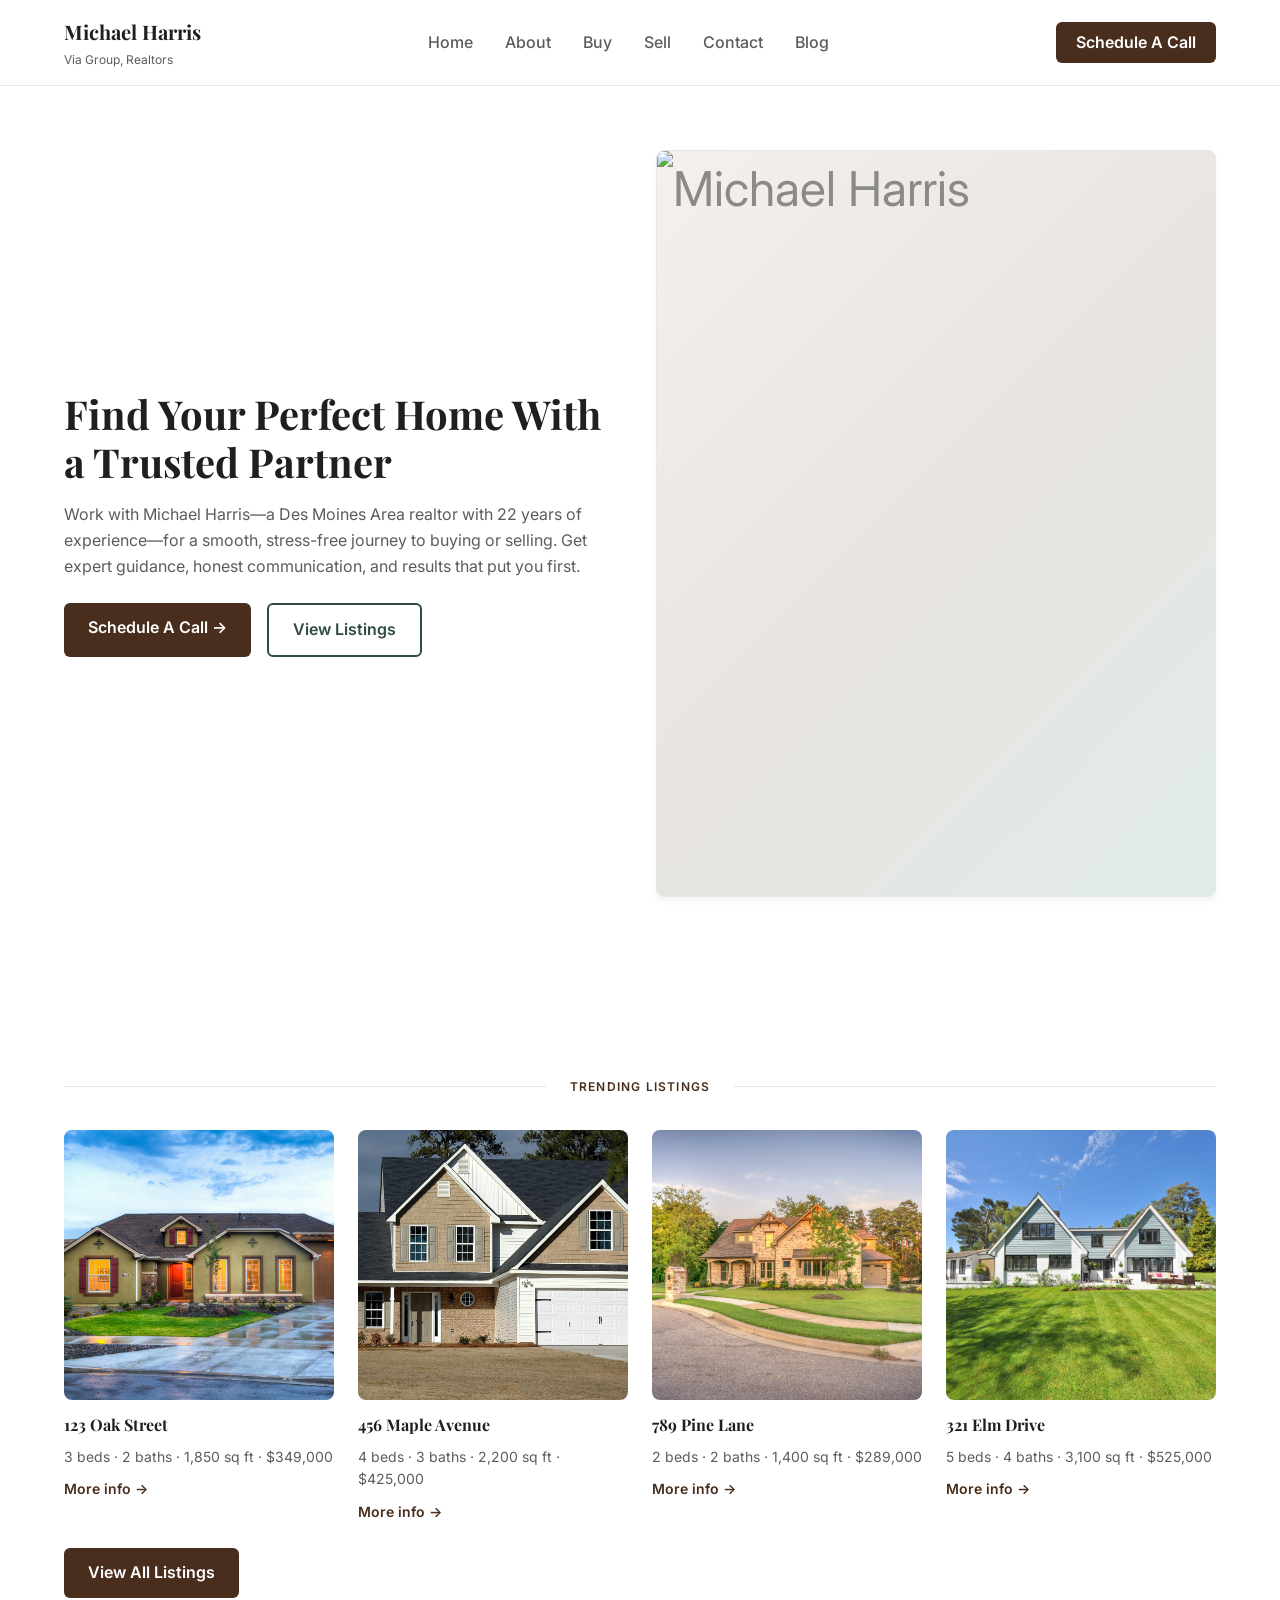
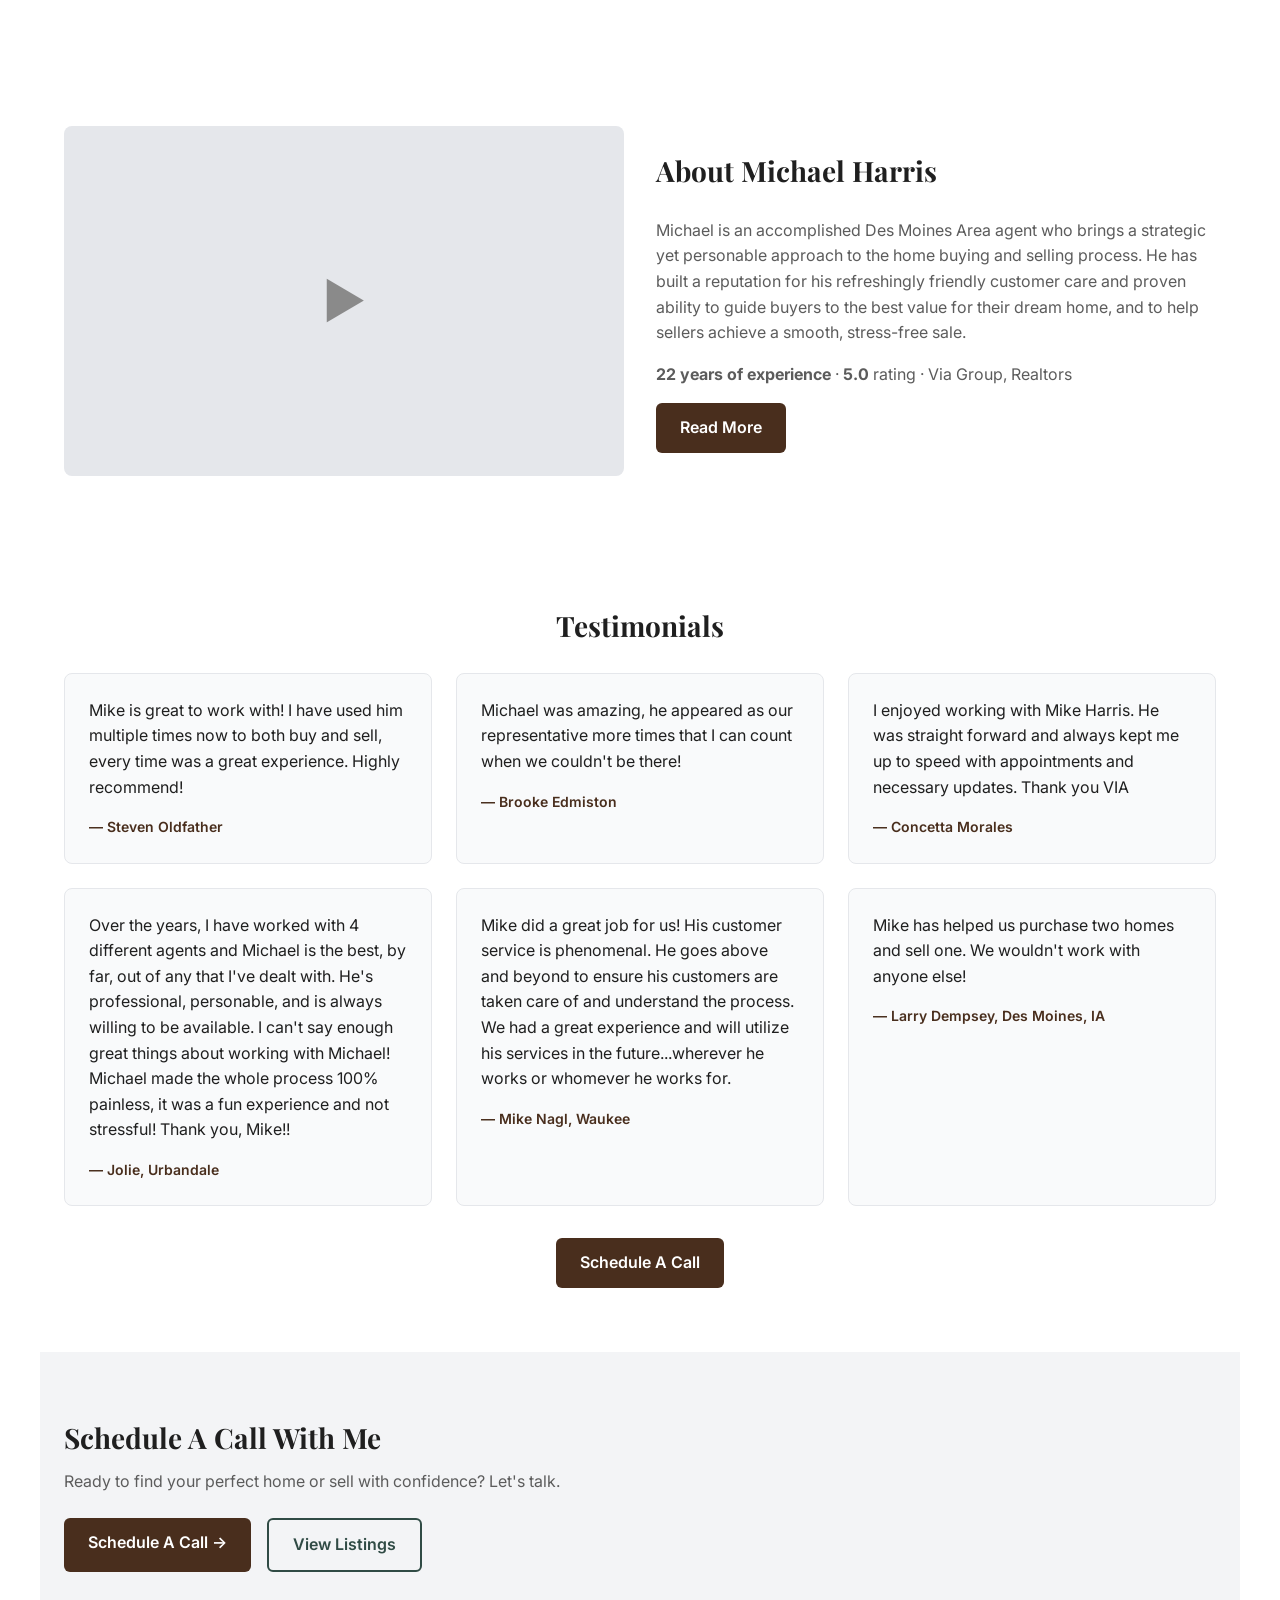
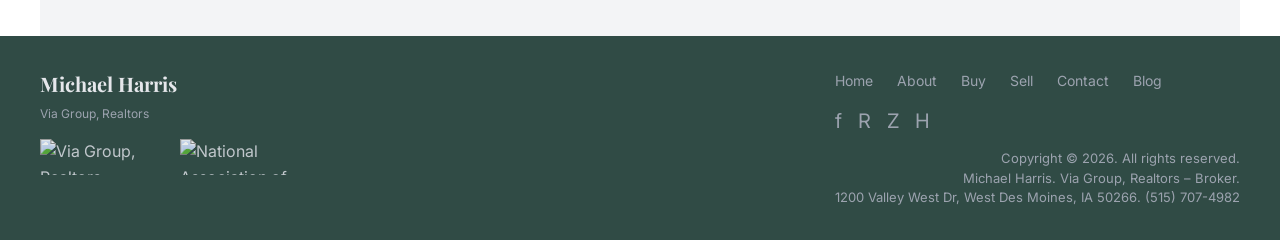
==== index.html @ 5ed0fa9f "Initial commit: Michael Harris real estate website Made-with: Cursor" ====
<!DOCTYPE html>
<html lang="en">
<head>
  <meta charset="UTF-8">
  <meta name="viewport" content="width=device-width, initial-scale=1.0">
  <title>Michael Harris | Real Estate</title>
  <link rel="stylesheet" href="css/styles.css">
  <link rel="preconnect" href="https://fonts.googleapis.com">
  <link rel="preconnect" href="https://fonts.gstatic.com" crossorigin>
  <link href="https://fonts.googleapis.com/css2?family=Inter:wght@400;500;600;700&family=Playfair+Display:wght@400;500;600;700&display=swap" rel="stylesheet">
</head>
<body>

  <header>
    <nav class="navbar">
      <div class="logo-block">
        <span class="logo">Michael Harris</span>
        <span class="logo-tagline">Via Group, Realtors</span>
      </div>
      <ul class="nav-links">
        <li><a href="index.html">Home</a></li>
        <li><a href="about.html">About</a></li>
        <li><a href="buy.html">Buy</a></li>
        <li><a href="sell.html">Sell</a></li>
        <li><a href="contact.html">Contact</a></li>
        <li><a href="blog.html">Blog</a></li>
      </ul>
      <a href="contact.html" class="btn-signup">Schedule A Call</a>
    </nav>
  </header>

  <main>
    <!-- Hero -->
    <section class="hero">
      <div class="hero-content">
        <h1>Find Your Perfect Home With a Trusted Partner</h1>
        <p>Work with Michael Harris—a Des Moines Area realtor with 22 years of experience—for a smooth, stress-free journey to buying or selling. Get expert guidance, honest communication, and results that put you first.</p>
        <div class="btn-group">
          <a href="contact.html" class="btn btn-arrow">Schedule A Call</a>
          <a href="buy.html" class="btn-outline">View Listings</a>
        </div>
      </div>
      <div class="hero-image" id="hero-headshot-wrap">
        <img src="images/headshot.jpeg" alt="Michael Harris" class="hero-headshot" id="hero-headshot-img" onerror="window.tryHeadshotExts&&window.tryHeadshotExts(this);">
        <div class="hero-headshot-placeholder" id="hero-headshot-placeholder" style="display: none;">Your photo here</div>
      </div>
    </section>

    <!-- Trending Listings -->
    <section>
      <div class="trending-divider">
        <span>Trending Listings</span>
      </div>
      <div class="listings-grid" data-listings data-limit="4">
        <!-- Listings loaded from data/listings.json by js/listings.js -->
      </div>
      <a href="buy.html" class="btn">View All Listings</a>
    </section>

    <!-- About Section -->
    <section>
      <div class="about-section-inner">
        <div class="video-placeholder">▶</div>
        <div>
          <h2 class="section-title">About Michael Harris</h2>
          <p>Michael is an accomplished Des Moines Area agent who brings a strategic yet personable approach to the home buying and selling process. He has built a reputation for his refreshingly friendly customer care and proven ability to guide buyers to the best value for their dream home, and to help sellers achieve a smooth, stress-free sale.</p>
          <p><strong>22 years of experience</strong> · <strong>5.0</strong> rating · Via Group, Realtors</p>
          <a href="about.html" class="btn">Read More</a>
        </div>
      </div>
    </section>

    <!-- Testimonials -->
    <section class="testimonials-section">
      <h2 class="section-title" style="text-align: center;">Testimonials</h2>
      <div class="testimonials-grid">
        <div class="testimonial-card">
          <p class="testimonial-quote">Mike is great to work with! I have used him multiple times now to both buy and sell, every time was a great experience. Highly recommend!</p>
          <p class="testimonial-author">— Steven Oldfather</p>
        </div>
        <div class="testimonial-card">
          <p class="testimonial-quote">Michael was amazing, he appeared as our representative more times that I can count when we couldn't be there!</p>
          <p class="testimonial-author">— Brooke Edmiston</p>
        </div>
        <div class="testimonial-card">
          <p class="testimonial-quote">I enjoyed working with Mike Harris. He was straight forward and always kept me up to speed with appointments and necessary updates. Thank you VIA</p>
          <p class="testimonial-author">— Concetta Morales</p>
        </div>
        <div class="testimonial-card">
          <p class="testimonial-quote">Over the years, I have worked with 4 different agents and Michael is the best, by far, out of any that I've dealt with. He's professional, personable, and is always willing to be available. I can't say enough great things about working with Michael! Michael made the whole process 100% painless, it was a fun experience and not stressful! Thank you, Mike!!</p>
          <p class="testimonial-author">— Jolie, Urbandale</p>
        </div>
        <div class="testimonial-card">
          <p class="testimonial-quote">Mike did a great job for us! His customer service is phenomenal. He goes above and beyond to ensure his customers are taken care of and understand the process. We had a great experience and will utilize his services in the future...wherever he works or whomever he works for.</p>
          <p class="testimonial-author">— Mike Nagl, Waukee</p>
        </div>
        <div class="testimonial-card">
          <p class="testimonial-quote">Mike has helped us purchase two homes and sell one. We wouldn't work with anyone else!</p>
          <p class="testimonial-author">— Larry Dempsey, Des Moines, IA</p>
        </div>
      </div>
      <a href="contact.html" class="btn">Schedule A Call</a>
    </section>

    <!-- Schedule A Call With Me -->
    <section class="cta-section-left">
      <div class="cta-inner">
        <div>
          <h2>Schedule A Call With Me</h2>
          <p>Ready to find your perfect home or sell with confidence? Let's talk.</p>
          <div class="btn-group">
            <a href="contact.html" class="btn btn-arrow">Schedule A Call</a>
            <a href="buy.html" class="btn-outline">View Listings</a>
          </div>
        </div>
        <div></div>
      </div>
    </section>
  </main>

  <footer>
    <div class="footer-inner">
      <div class="footer-left">
        <div class="logo">Michael Harris</div>
        <div class="logo-tagline">Via Group, Realtors</div>
        <div class="footer-logos">
          <img src="images/via-group-logo.png" alt="Via Group, Realtors" class="footer-logo" loading="lazy" onerror="this.src='images/via-group-logo.jpg';this.onerror=null;">
          <img src="images/nar-logo.png" alt="National Association of Realtors" class="footer-logo" loading="lazy" onerror="this.src='images/nar-logo.jpg';this.onerror=null;">
        </div>
      </div>
      <div class="footer-right">
        <ul class="footer-links">
          <li><a href="index.html">Home</a></li>
          <li><a href="about.html">About</a></li>
          <li><a href="buy.html">Buy</a></li>
          <li><a href="sell.html">Sell</a></li>
          <li><a href="contact.html">Contact</a></li>
          <li><a href="blog.html">Blog</a></li>
        </ul>
        <div class="footer-social">
          <a href="https://www.facebook.com/MichaelHarrisHomes" target="_blank" rel="noopener" aria-label="Facebook">f</a>
          <a href="https://www.realtor.com/realestateagents/56b3495d89a68901006cc687" target="_blank" rel="noopener" aria-label="Realtor.com Profile">R</a>
          <a href="https://www.zillow.com/profile/michael%20harris3" target="_blank" rel="noopener" aria-label="Zillow Profile">Z</a>
          <a href="https://www.homes.com/real-estate-agents/michael-harris/2wdrwqc/" target="_blank" rel="noopener" aria-label="Homes.com Profile">H</a>
        </div>
        <p class="company-info">Copyright © 2026. All rights reserved.<br>Michael Harris. Via Group, Realtors – Broker.<br>1200 Valley West Dr, West Des Moines, IA 50266. (515) 707-4982</p>
      </div>
    </div>
  </footer>

  <script src="js/listings.js"></script>
 
</body>
</html>
---- css/styles.css ----
/* Realtor Website - Color scheme: #1f1f1f, #492E1D, #304B45 | Playfair Display + Inter */
:root {
  --dark: #1f1f1f;
  --accent: #492E1D;
  --accent-hover: #3d2618;
  --teal: #304B45;
  --teal-hover: #263d38;
  --gray: #5c5c5c;
  --light-gray: #8a8a8a;
  --white: #ffffff;
  --footer-bg: #304B45;
  --section-spacing: 4rem;
}

* {
  box-sizing: border-box;
  margin: 0;
  padding: 0;
}

body {
  font-family: 'Inter', system-ui, -apple-system, sans-serif;
  color: var(--dark);
  background: var(--white);
  line-height: 1.6;
}

h1, h2, h3, h4, h5, h6,
.logo,
.section-title,
.hero-content h1,
.cta-section-left .cta-inner h2,
.cta-inner h2,
.process-step h3,
.team-member h3,
.what-we-do-card h3,
.listing-card h3,
.valuation-form h3,
.featured-blog-card h3,
.newsletter-section h2,
.move-center h3,
.featured-post h3,
.article-card h3 {
  font-family: 'Playfair Display', Georgia, serif;
}

/* Header */
header {
  position: sticky;
  top: 0;
  z-index: 100;
  background: var(--white);
  border-bottom: 1px solid #e5e7eb;
}

.navbar {
  max-width: 1200px;
  margin: 0 auto;
  padding: 1rem 1.5rem;
  display: flex;
  align-items: center;
  justify-content: space-between;
}

.logo-block {
  display: flex;
  flex-direction: column;
  gap: 0.125rem;
}

.logo {
  font-weight: 700;
  font-size: 1.25rem;
  color: var(--dark);
}

.logo-tagline {
  font-size: 0.75rem;
  color: var(--gray);
  font-weight: 400;
}

.nav-links {
  display: flex;
  list-style: none;
  gap: 2rem;
}

.nav-links a {
  color: var(--gray);
  text-decoration: none;
  font-weight: 500;
}

.nav-links a:hover {
  color: var(--dark);
}

.btn-signup {
  display: inline-block;
  padding: 0.5rem 1.25rem;
  background: var(--accent);
  color: var(--white) !important;
  border-radius: 0.375rem;
  font-weight: 600;
  text-decoration: none;
  border: none;
  cursor: pointer;
}

.btn-signup:hover {
  background: var(--accent-hover);
}

/* Outlined button */
.btn-outline {
  display: inline-block;
  padding: 0.75rem 1.5rem;
  background: transparent;
  color: var(--teal);
  border: 2px solid var(--teal);
  border-radius: 0.375rem;
  font-weight: 600;
  text-decoration: none;
  cursor: pointer;
  font-size: 1rem;
}

.btn-outline:hover {
  background: var(--teal);
  color: var(--white);
}

.btn-arrow::after {
  content: " →";
}

/* Buttons */
.btn {
  display: inline-block;
  padding: 0.75rem 1.5rem;
  background: var(--accent);
  color: var(--white);
  border-radius: 0.375rem;
  font-weight: 600;
  text-decoration: none;
  border: none;
  cursor: pointer;
  font-size: 1rem;
}

.btn:hover {
  background: var(--accent-hover);
}

.btn-group {
  display: flex;
  gap: 1rem;
  flex-wrap: wrap;
}

/* Sections */
section {
  max-width: 1200px;
  margin: 0 auto;
  padding: var(--section-spacing) 1.5rem;
}

.section-title {
  font-size: 1.75rem;
  font-weight: 700;
  margin-bottom: 1.5rem;
  color: var(--dark);
}

/* Hero */
.hero {
  display: grid;
  grid-template-columns: 1fr 1fr;
  gap: 2rem;
  align-items: center;
  padding: 4rem 1.5rem;
  max-width: 1200px;
  margin: 0 auto;
  min-height: 400px;
}

.hero-content h1 {
  font-size: 2.5rem;
  font-weight: 700;
  line-height: 1.2;
  margin-bottom: 1rem;
  color: var(--dark);
}

.hero-content p {
  color: var(--gray);
  margin-bottom: 1.5rem;
}

.hero-image {
  aspect-ratio: 3/4;
  background: linear-gradient(135deg, #f5f0eb 0%, #e8e4df 50%, #e0ebe8 100%);
  display: flex;
  align-items: center;
  justify-content: center;
  color: var(--light-gray);
  font-size: 3rem;
  border-radius: 0.5rem;
  border: 1px solid #e5e7eb;
  box-shadow: 0 4px 6px rgba(0,0,0,0.05);
  overflow: hidden;
  position: relative;
}

.hero-image .hero-headshot {
  width: 100%;
  height: 100%;
  object-fit: cover;
  display: block;
  border-radius: 0.5rem;
}

.hero-image .hero-headshot-placeholder {
  position: absolute;
  inset: 0;
  display: flex;
  align-items: center;
  justify-content: center;
  background: linear-gradient(135deg, #f5f0eb 0%, #e8e4df 50%, #e0ebe8 100%);
  color: var(--light-gray);
  font-size: 1rem;
  border-radius: 0.5rem;
  font-family: 'Inter', sans-serif;
}

/* Trending Listings */
.trending-divider {
  text-align: center;
  margin: 3rem 0 2rem;
  position: relative;
}

.trending-divider::before {
  content: "";
  position: absolute;
  left: 0;
  right: 0;
  top: 50%;
  height: 1px;
  background: #e5e7eb;
}

.trending-divider span {
  position: relative;
  background: var(--white);
  padding: 0 1.5rem;
  font-size: 0.75rem;
  font-weight: 600;
  letter-spacing: 0.1em;
  color: var(--accent);
  text-transform: uppercase;
}

/* IDX / MLS embed section */
.idx-section {
  padding: var(--section-spacing) 1.5rem;
  max-width: var(--content-max-width, 1200px);
  margin: 0 auto;
}

.idx-intro {
  text-align: center;
  color: var(--gray);
  margin-bottom: 1.5rem;
  max-width: 600px;
  margin-left: auto;
  margin-right: auto;
}

.idx-embed {
  min-height: 400px;
  width: 100%;
}

.idx-embed iframe {
  width: 100%;
  min-height: 600px;
  border: 0;
  border-radius: 0.5rem;
}

.idx-placeholder {
  background: #f3f4f6;
  border: 2px dashed #d1d5db;
  border-radius: 0.5rem;
  padding: 2rem;
  color: var(--gray);
  font-size: 0.9375rem;
}

.idx-placeholder ol {
  text-align: left;
  max-width: 560px;
  margin: 1rem auto;
  padding-left: 1.5rem;
}

.idx-placeholder code {
  background: #e5e7eb;
  padding: 0.15em 0.4em;
  border-radius: 0.25rem;
  font-size: 0.875em;
}

.idx-placeholder a {
  color: var(--teal);
}

.listings-grid {
  display: grid;
  grid-template-columns: repeat(4, 1fr);
  gap: 1.5rem;
  margin-bottom: 1.5rem;
}

.listing-card .img-placeholder,
.listing-card .listing-card-image-wrap {
  margin-bottom: 0.75rem;
  display: block;
}

.listing-card .listing-card-image-wrap {
  aspect-ratio: 1;
  border-radius: 0.5rem;
  overflow: hidden;
  background: #e5e7eb;
}

.listing-card-img {
  width: 100%;
  height: 100%;
  object-fit: cover;
  display: block;
}

.listing-card h3 {
  font-size: 1rem;
  margin-bottom: 0.5rem;
  color: var(--dark);
}

.listing-card p {
  font-size: 0.875rem;
  color: var(--gray);
  margin-bottom: 0.5rem;
}

.listing-card .more-info {
  font-size: 0.875rem;
  font-weight: 600;
  color: var(--accent);
  text-decoration: none;
}

.listing-card .more-info:hover {
  text-decoration: underline;
}

.listing-card .more-info::after {
  content: " →";
}

/* Testimonial / Caption section */
.testimonial-caption-section {
  text-align: center;
  padding: var(--section-spacing) 1.5rem;
}

.testimonial-caption-section .caption {
  font-size: 0.75rem;
  font-weight: 600;
  letter-spacing: 0.05em;
  color: var(--gray);
  margin-bottom: 1rem;
  text-transform: uppercase;
}

.testimonial-caption-section .quote-text {
  max-width: 700px;
  margin: 0 auto 1.5rem;
  font-size: 1.125rem;
  color: var(--gray);
  line-height: 1.6;
}

.testimonial-caption-images {
  display: flex;
  justify-content: center;
  gap: 1rem;
  margin-bottom: 1.5rem;
  flex-wrap: wrap;
}

.testimonial-caption-images .img-placeholder {
  width: 120px;
  aspect-ratio: 1;
  font-size: 1.5rem;
}

/* Testimonials grid (index + about) */
.testimonials-section {
  padding: var(--section-spacing) 1.5rem;
  text-align: center;
}

.testimonials-grid {
  display: grid;
  grid-template-columns: repeat(auto-fill, minmax(320px, 1fr));
  gap: 1.5rem;
  max-width: 1200px;
  margin: 0 auto 2rem;
}

.testimonial-card {
  background: #f9fafb;
  padding: 1.5rem;
  border-radius: 0.5rem;
  text-align: left;
  border: 1px solid #e5e7eb;
}

.testimonial-card .testimonial-quote {
  font-size: 1rem;
  color: var(--dark);
  line-height: 1.6;
  margin-bottom: 1rem;
}

.testimonial-card .testimonial-author {
  font-size: 0.875rem;
  font-weight: 600;
  color: var(--accent);
  margin: 0;
}

/* CTA Section - left-aligned with two buttons */
.cta-section-left {
  background: #f3f4f6;
  padding: var(--section-spacing) 1.5rem;
}

.cta-section-left .cta-inner {
  max-width: 1200px;
  margin: 0 auto;
  display: grid;
  grid-template-columns: 1fr 1fr;
  gap: 2rem;
  align-items: center;
  text-align: left;
}

.cta-section-left .cta-inner h2 {
  font-size: 1.75rem;
  margin-bottom: 0.5rem;
}

.cta-section-left .cta-inner p {
  color: var(--gray);
  margin-bottom: 1.5rem;
}

/* Footer - logo left, nav + social + copyright + company right */
.footer-left .logo {
  color: #e5e7eb;
}

.footer-left .logo-tagline {
  color: #9ca3af;
  margin-top: 0.25rem;
}

.footer-logos {
  display: flex;
  align-items: center;
  gap: 1.25rem;
  margin-top: 1rem;
  flex-wrap: wrap;
}

.footer-logo {
  height: 36px;
  width: auto;
  max-width: 120px;
  object-fit: contain;
  opacity: 0.9;
}

.footer-logo:hover {
  opacity: 1;
}

.affiliations-logos {
  display: flex;
  align-items: center;
  justify-content: center;
  gap: 2.5rem;
  flex-wrap: wrap;
  margin-top: 1rem;
}

.affiliations-logos img {
  height: 48px;
  width: auto;
  max-width: 160px;
  object-fit: contain;
}

.footer-right {
  text-align: right;
}

.footer-right .footer-links {
  margin-bottom: 0.75rem;
}

.footer-right .footer-social {
  margin-bottom: 0.75rem;
}

.footer-right .company-info {
  font-size: 0.8125rem;
  color: #9ca3af;
  line-height: 1.5;
}

/* Placeholders */
.img-placeholder {
  aspect-ratio: 1;
  background: #e5e7eb;
  display: flex;
  align-items: center;
  justify-content: center;
  color: var(--light-gray);
  font-size: 2rem;
  border-radius: 0.5rem;
}

.video-placeholder {
  aspect-ratio: 16/10;
  background: #e5e7eb;
  display: flex;
  align-items: center;
  justify-content: center;
  color: var(--light-gray);
  font-size: 3rem;
  border-radius: 0.5rem;
}

/* What We Do - 4 blocks */
.what-we-do-grid {
  display: grid;
  grid-template-columns: repeat(4, 1fr);
  gap: 1.5rem;
  margin-bottom: 1.5rem;
}

.what-we-do-card {
  text-align: center;
}

.what-we-do-card h3 {
  font-size: 1rem;
  margin: 0.75rem 0 0.5rem;
  color: var(--dark);
}

.what-we-do-card p {
  font-size: 0.875rem;
  color: var(--gray);
}

/* About section - video + text */
.about-section-inner {
  display: grid;
  grid-template-columns: 1fr 1fr;
  gap: 2rem;
  align-items: center;
}

.about-section-inner p {
  color: var(--gray);
  margin-bottom: 1rem;
}

.about-bio-block p:last-of-type {
  margin-bottom: 0;
}

.about-stats-grid {
  display: grid;
  grid-template-columns: repeat(2, 1fr);
  gap: 1rem;
}

.about-details-inner {
  display: grid;
  grid-template-columns: repeat(auto-fit, minmax(240px, 1fr));
  gap: 2rem;
  max-width: 1000px;
  margin: 0 auto;
  padding: 0 1.5rem;
}

.about-details-block {
  padding: 0 0.5rem 0 0;
}

.about-list {
  list-style: none;
  padding: 0;
  margin: 0;
  color: var(--gray);
  font-size: 0.9375rem;
  line-height: 1.7;
}

.about-list li {
  position: relative;
  padding-left: 1.25rem;
  margin-bottom: 0.5rem;
}

.about-list li::before {
  content: "·";
  position: absolute;
  left: 0;
  font-weight: 700;
  color: var(--accent);
}

.areas-served-text {
  max-width: 900px;
  margin: 0 auto;
  padding: 0 1.5rem;
  font-size: 0.9375rem;
  color: var(--gray);
  line-height: 1.7;
  text-align: center;
}

/* Testimonials */
.testimonial-single {
  max-width: 800px;
  margin: 0 auto;
}

.testimonial-single blockquote {
  font-size: 1.25rem;
  color: var(--gray);
  margin-bottom: 1.5rem;
  padding: 1rem 0;
}

.testimonial-single .author {
  display: flex;
  align-items: center;
  gap: 1rem;
}

.testimonial-grid {
  display: grid;
  grid-template-columns: repeat(2, 1fr);
  gap: 1.5rem;
}

.testimonial-grid .img-placeholder {
  margin-bottom: 0.5rem;
}

.testimonial-grid p {
  font-size: 0.875rem;
  color: var(--gray);
}

/* Team - circles */
.team-grid {
  display: grid;
  grid-template-columns: repeat(4, 1fr);
  gap: 1.5rem;
  text-align: center;
}

.team-member .avatar {
  width: 120px;
  height: 120px;
  border-radius: 50%;
  background: #e5e7eb;
  margin: 0 auto 0.75rem;
  display: flex;
  align-items: center;
  justify-content: center;
  color: var(--light-gray);
  font-size: 2rem;
}

.team-member h3 {
  font-size: 1rem;
  margin-bottom: 0.25rem;
}

.team-member p {
  font-size: 0.875rem;
  color: var(--gray);
}

/* Process steps - 6 steps in 2 rows */
.process-grid {
  display: grid;
  grid-template-columns: repeat(3, 1fr);
  gap: 2rem;
}

.process-step .step-num {
  font-size: 1.5rem;
  font-weight: 700;
  color: var(--accent);
  margin-bottom: 0.5rem;
}

.process-step h3 {
  font-size: 1rem;
  margin-bottom: 0.5rem;
}

.process-step p {
  font-size: 0.875rem;
  color: var(--gray);
}

/* CTA Section - Schedule A Call */
.cta-section {
  background: #f3f4f6;
  padding: var(--section-spacing) 1.5rem;
}

.cta-inner {
  max-width: 1200px;
  margin: 0 auto;
  text-align: center;
}

.cta-inner h2 {
  font-size: 1.75rem;
  margin-bottom: 0.5rem;
}

.cta-inner p {
  color: var(--gray);
  margin-bottom: 1.5rem;
}

/* Footer */
footer {
  background: var(--footer-bg);
  color: #d1d5db;
  padding: 2rem 1.5rem;
}

.footer-inner {
  max-width: 1200px;
  margin: 0 auto;
  display: flex;
  flex-wrap: wrap;
  justify-content: space-between;
  align-items: flex-start;
  gap: 1.5rem;
}

.footer-links {
  display: flex;
  gap: 1.5rem;
  list-style: none;
}

.footer-links a {
  color: #9ca3af;
  text-decoration: none;
  font-size: 0.875rem;
}

.footer-links a:hover {
  color: var(--white);
}

.footer-social {
  display: flex;
  gap: 1rem;
}

.footer-social a {
  color: #9ca3af;
  text-decoration: none;
  font-size: 1.25rem;
}

footer p {
  font-size: 0.875rem;
  color: #9ca3af;
}

/* Sell page - valuation form */
.hero-with-form {
  display: grid;
  grid-template-columns: 1fr 1fr;
  gap: 2rem;
  align-items: start;
  padding: 4rem 1.5rem;
  max-width: 1200px;
  margin: 0 auto;
}

.hero-with-form .hero-block {
  background: var(--dark);
  min-height: 300px;
  border-radius: 0.5rem;
}

.valuation-form {
  background: var(--white);
  padding: 1.5rem;
  border-radius: 0.5rem;
  box-shadow: 0 4px 6px rgba(0,0,0,0.1);
}

.valuation-form h3 {
  margin-bottom: 1rem;
  font-size: 1.25rem;
}

.valuation-form label {
  display: block;
  font-size: 0.875rem;
  margin-bottom: 0.25rem;
  color: var(--gray);
}

.valuation-form input {
  width: 100%;
  padding: 0.5rem;
  margin-bottom: 1rem;
  border: 1px solid #e5e7eb;
  border-radius: 0.375rem;
}

.valuation-form textarea {
  width: 100%;
  min-height: 100px;
  padding: 0.5rem;
  margin-bottom: 1rem;
  border: 1px solid #e5e7eb;
  border-radius: 0.375rem;
  font-family: inherit;
  resize: vertical;
}

.valuation-form .btn {
  width: 100%;
  margin-top: 0.5rem;
}

/* Sell hero - image left, form right */
.hero-sell .hero-image-left {
  aspect-ratio: 4/3;
  background: #e5e7eb;
  border-radius: 0.5rem;
  display: flex;
  align-items: center;
  justify-content: center;
  color: var(--light-gray);
  font-size: 2rem;
}

/* Process step with Learn more link */
.process-step .learn-more {
  font-size: 0.875rem;
  font-weight: 600;
  color: var(--accent);
  text-decoration: none;
  margin-top: 0.5rem;
  display: inline-block;
}

.process-step .learn-more:hover { text-decoration: underline; }

.process-step .learn-more::after { content: " >"; }
.process-step .learn-more.plus::after { content: " +"; }

/* Section label (small caps above title) */
.section-label {
  font-size: 0.7rem;
  font-weight: 600;
  letter-spacing: 0.08em;
  color: var(--accent);
  text-transform: uppercase;
  margin-bottom: 0.5rem;
}

/* Data stats 2x2 grid (Buy page) */
.data-stats-grid {
  display: grid;
  grid-template-columns: repeat(2, 1fr);
  gap: 1rem;
}

.data-stat-card {
  padding: 1rem;
  background: #f9fafb;
  border-radius: 0.5rem;
}

.data-stat-card .num {
  font-size: 1.5rem;
  font-weight: 700;
  color: var(--teal);
}

.data-stat-card p {
  font-size: 0.8125rem;
  color: var(--gray);
  margin-top: 0.25rem;
}

/* Buyers Resources - 5 items with center featured */
.buyers-resources-inner {
  display: grid;
  grid-template-columns: 1fr 1.5fr 1fr;
  gap: 1.5rem;
  align-items: start;
}

.buyers-resource-item {
  display: flex;
  gap: 1rem;
  align-items: flex-start;
}

.buyers-resource-item .icon {
  width: 48px;
  height: 48px;
  min-width: 48px;
  background: #e5e7eb;
  border-radius: 0.5rem;
  display: flex;
  align-items: center;
  justify-content: center;
  color: var(--light-gray);
  font-size: 1.25rem;
}

.buyers-resource-item h4 {
  font-size: 1rem;
  margin-bottom: 0.25rem;
}

.buyers-resource-item p {
  font-size: 0.875rem;
  color: var(--gray);
}

.buyers-resources-center {
  min-height: 200px;
  border-radius: 0.5rem;
  display: flex;
  flex-direction: column;
  align-items: center;
  justify-content: center;
  color: var(--light-gray);
}

.buyers-resources-center .buyers-resources-center-image {
  width: 100%;
  min-height: 160px;
  border-radius: 0.5rem;
}

.buyers-resources-center .btn-group {
  flex-wrap: wrap;
  justify-content: center;
}

/* Marketing / Strategy (Sell page) */
.marketing-strategy-inner {
  display: grid;
  grid-template-columns: 1fr 1fr;
  gap: 2rem;
  align-items: start;
}

.marketing-cards {
  display: grid;
  grid-template-columns: repeat(2, 1fr);
  gap: 1rem;
}

.marketing-card {
  padding: 1rem;
  background: #f9fafb;
  border-radius: 0.5rem;
}

.marketing-card .icon {
  width: 40px;
  height: 40px;
  background: #e5e7eb;
  border-radius: 0.375rem;
  margin-bottom: 0.5rem;
  display: flex;
  align-items: center;
  justify-content: center;
  color: var(--light-gray);
}

.marketing-card h4 {
  font-size: 0.9375rem;
  margin-bottom: 0.25rem;
}

.marketing-card p {
  font-size: 0.8125rem;
  color: var(--gray);
}

/* Results / Statistics - 4 metrics */
.results-stats-grid {
  display: grid;
  grid-template-columns: repeat(4, 1fr);
  gap: 1rem;
}

.results-stat-card {
  text-align: center;
  padding: 1.5rem 1rem;
  background: #f9fafb;
  border-radius: 0.5rem;
}

.results-stat-card .num {
  font-size: 1.75rem;
  font-weight: 700;
  color: var(--accent);
}

.results-stat-card h4 {
  font-size: 0.875rem;
  margin: 0.5rem 0 0.25rem;
}

.results-stat-card p {
  font-size: 0.75rem;
  color: var(--gray);
}

/* Testimonial carousel (About page) */
.testimonial-carousel {
  max-width: 700px;
  margin: 0 auto;
  position: relative;
  padding: 2rem 3rem;
}

.testimonial-carousel .card {
  text-align: center;
  background: #f9fafb;
  padding: 2rem;
  border-radius: 0.5rem;
}

.testimonial-carousel .avatar {
  width: 80px;
  height: 80px;
  border-radius: 50%;
  background: #e5e7eb;
  margin: 0 auto 1rem;
  display: flex;
  align-items: center;
  justify-content: center;
  color: var(--light-gray);
  font-size: 1.5rem;
}

.testimonial-carousel blockquote {
  font-size: 1rem;
  color: var(--gray);
  margin-bottom: 1rem;
  line-height: 1.6;
}

.testimonial-carousel .author-name {
  font-weight: 600;
  margin-bottom: 0.25rem;
}

.testimonial-carousel .author-title {
  font-size: 0.875rem;
  color: var(--gray);
}

.carousel-arrows {
  position: absolute;
  top: 50%;
  left: 0;
  right: 0;
  transform: translateY(-50%);
  display: flex;
  justify-content: space-between;
  pointer-events: none;
}

.carousel-arrows button {
  pointer-events: auto;
  width: 40px;
  height: 40px;
  border-radius: 50%;
  border: 1px solid #e5e7eb;
  background: var(--white);
  cursor: pointer;
  font-size: 1.25rem;
  color: var(--gray);
}

.carousel-arrows button:hover {
  background: var(--accent);
  color: var(--white);
  border-color: var(--accent);
}

/* Featured blog post - image left, content right */
.featured-blog-card {
  display: grid;
  grid-template-columns: 1fr 1fr;
  gap: 2rem;
  align-items: center;
}

.featured-blog-card .img-placeholder {
  aspect-ratio: 4/3;
  margin-bottom: 0;
}

.featured-blog-card .meta {
  font-size: 0.8125rem;
  color: var(--gray);
  margin-bottom: 0.5rem;
}

.featured-blog-card h3 {
  margin-bottom: 0.75rem;
}

.featured-blog-card .excerpt {
  font-size: 0.9375rem;
  color: var(--gray);
  margin-bottom: 1rem;
  line-height: 1.5;
}

.featured-blog-card .author {
  font-size: 0.875rem;
  color: var(--gray);
}

.featured-blog-card .author::before {
  content: "👤 ";
}

/* Article card with category/date and author */
.article-card .meta {
  font-size: 0.75rem;
  color: var(--gray);
  margin-bottom: 0.5rem;
}

.article-card .author {
  font-size: 0.8125rem;
  color: var(--gray);
}

.article-card .author::before {
  content: "👤 ";
}

/* Newsletter section */
.newsletter-section {
  text-align: center;
  padding: var(--section-spacing) 1.5rem;
  background: var(--white);
}

.newsletter-section h2 {
  font-size: 1.5rem;
  margin-bottom: 0.5rem;
}

.newsletter-section > p {
  color: var(--gray);
  margin-bottom: 1.5rem;
  max-width: 500px;
  margin-left: auto;
  margin-right: auto;
}

.newsletter-form {
  display: flex;
  gap: 0.5rem;
  max-width: 400px;
  margin: 0 auto 1.5rem;
  flex-wrap: wrap;
}

.newsletter-form input {
  flex: 1;
  min-width: 200px;
  padding: 0.75rem 1rem;
  border: 1px solid #e5e7eb;
  border-radius: 0.375rem;
}

.newsletter-form .btn {
  padding: 0.75rem 1.5rem;
}

.newsletter-social {
  display: flex;
  justify-content: center;
  gap: 1rem;
}

.newsletter-social a {
  width: 40px;
  height: 40px;
  background: #f3f4f6;
  border-radius: 0.375rem;
  display: flex;
  align-items: center;
  justify-content: center;
  color: var(--gray);
  text-decoration: none;
}

/* Footer with center copyright (Blog) */
.footer-center-copyright .footer-inner {
  flex-wrap: wrap;
}

.footer-center-copyright .footer-mid {
  width: 100%;
  order: 3;
  text-align: center;
  margin-top: 1rem;
  padding-top: 1rem;
  border-top: 1px solid #4b5563;
}

.footer-center-copyright .footer-mid a {
  color: #9ca3af;
  text-decoration: none;
  font-size: 0.875rem;
  margin: 0 0.5rem;
}

/* Mastering Expertise - graph + cards */
.expertise-inner {
  display: grid;
  grid-template-columns: 2fr 1fr;
  gap: 2rem;
  align-items: center;
}

.graph-placeholder {
  min-height: 280px;
  background: #e5e7eb;
  border-radius: 0.5rem;
  display: flex;
  align-items: center;
  justify-content: center;
  color: var(--light-gray);
  font-size: 1.5rem;
}

.expertise-cards {
  display: flex;
  flex-direction: column;
  gap: 1rem;
}

.expertise-card {
  padding: 1rem;
  background: #f9fafb;
  border-radius: 0.5rem;
  border-left: 4px solid var(--accent);
}

.expertise-card .num {
  font-size: 1.5rem;
  font-weight: 700;
  color: var(--accent);
}

.expertise-card p {
  font-size: 0.875rem;
  color: var(--gray);
  margin-top: 0.25rem;
}

/* Buy or Sell - video + text sides */
.buy-sell-inner {
  display: grid;
  grid-template-columns: 1fr 1fr 1fr;
  gap: 1.5rem;
  align-items: center;
}

.buy-sell-inner .video-placeholder {
  aspect-ratio: 3/4;
}

.buy-sell-inner p {
  color: var(--gray);
  font-size: 0.875rem;
}

/* We Help You Move - 3 columns */
.move-section-inner {
  display: grid;
  grid-template-columns: 1fr 1.5fr 1fr;
  gap: 2rem;
  align-items: center;
}

.move-center h3 {
  font-size: 1.5rem;
  margin-bottom: 1rem;
}

.move-stats {
  display: grid;
  grid-template-columns: repeat(3, 1fr);
  gap: 1rem;
  margin-top: 1rem;
}

.move-stat {
  text-align: center;
  padding: 1rem;
  background: #f3f4f6;
  border-radius: 0.5rem;
}

.move-stat .num {
  font-size: 1.5rem;
  font-weight: 700;
  color: var(--accent);
}

.move-stat p {
  font-size: 0.75rem;
  color: var(--gray);
  margin-top: 0.25rem;
}

.move-section-inner .img-placeholder {
  aspect-ratio: 4/5;
}

.move-section-inner p {
  font-size: 0.875rem;
  color: var(--gray);
}

/* Contact - form + info */
.contact-inner {
  display: grid;
  grid-template-columns: 1fr 1fr;
  gap: 3rem;
  align-items: start;
}

.contact-form label {
  display: block;
  font-size: 0.875rem;
  margin-bottom: 0.25rem;
  color: var(--gray);
}

.contact-form input,
.contact-form textarea {
  width: 100%;
  padding: 0.5rem;
  margin-bottom: 1rem;
  border: 1px solid #e5e7eb;
  border-radius: 0.375rem;
  font-family: inherit;
}

.contact-form textarea {
  min-height: 120px;
  resize: vertical;
}

.contact-info p {
  margin-bottom: 1rem;
  color: var(--gray);
}

.contact-info strong {
  display: block;
  color: var(--dark);
  margin-bottom: 0.25rem;
}

/* Blog - featured + articles */
.featured-post .img-placeholder {
  aspect-ratio: 21/9;
  margin-bottom: 1rem;
}

.featured-post h3 {
  margin-bottom: 0.5rem;
}

.featured-post p {
  color: var(--gray);
  margin-bottom: 1rem;
}

.article-tabs {
  display: flex;
  gap: 1rem;
  margin-bottom: 1.5rem;
}

.article-tabs button {
  padding: 0.5rem 1rem;
  background: transparent;
  border: 1px solid #e5e7eb;
  border-radius: 0.375rem;
  cursor: pointer;
  font-weight: 500;
  color: var(--gray);
}

.article-tabs button.active,
.article-tabs button:hover {
  background: var(--accent);
  color: var(--white);
  border-color: var(--accent);
}

.articles-grid {
  display: grid;
  grid-template-columns: repeat(3, 1fr);
  gap: 1.5rem;
}

.article-card .img-placeholder {
  margin-bottom: 0.75rem;
}

.article-card h3 {
  font-size: 1rem;
  margin-bottom: 0.5rem;
}

.article-card p {
  font-size: 0.875rem;
  color: var(--gray);
}

/* Mission/values block */
.mission-block {
  max-width: 800px;
  margin: 0 auto;
}

.mission-block p {
  color: var(--gray);
  line-height: 1.7;
}

/* Responsive */
@media (max-width: 900px) {
  .hero,
  .hero-with-form,
  .about-section-inner,
  .contact-inner,
  .expertise-inner,
  .buy-sell-inner,
  .move-section-inner {
    grid-template-columns: 1fr;
  }

  .what-we-do-grid,
  .listings-grid {
    grid-template-columns: repeat(2, 1fr);
  }

  .cta-section-left .cta-inner {
    grid-template-columns: 1fr;
    text-align: center;
  }

  .cta-section-left .cta-inner .btn-group {
    justify-content: center;
  }

  .footer-right {
    text-align: left;
  }

  .process-grid {
    grid-template-columns: repeat(2, 1fr);
  }

  .team-grid {
    grid-template-columns: repeat(2, 1fr);
  }

  .testimonial-grid {
    grid-template-columns: 1fr;
  }

  .articles-grid {
    grid-template-columns: repeat(2, 1fr);
  }

  .move-stats {
    grid-template-columns: 1fr;
  }

  .buyers-resources-inner {
    grid-template-columns: 1fr;
  }

  .marketing-strategy-inner {
    grid-template-columns: 1fr;
  }

  .marketing-cards {
    grid-template-columns: 1fr;
  }

  .results-stats-grid {
    grid-template-columns: repeat(2, 1fr);
  }

  .data-stats-grid,
  .about-stats-grid {
    grid-template-columns: 1fr;
  }

  .featured-blog-card {
    grid-template-columns: 1fr;
  }
}

@media (max-width: 600px) {
  .nav-links {
    display: none;
  }

  .what-we-do-grid,
  .process-grid,
  .team-grid,
  .articles-grid,
  .listings-grid {
    grid-template-columns: 1fr;
  }

  .results-stats-grid {
    grid-template-columns: 1fr;
  }

  .testimonial-carousel {
    padding: 2rem 0.5rem;
  }
}
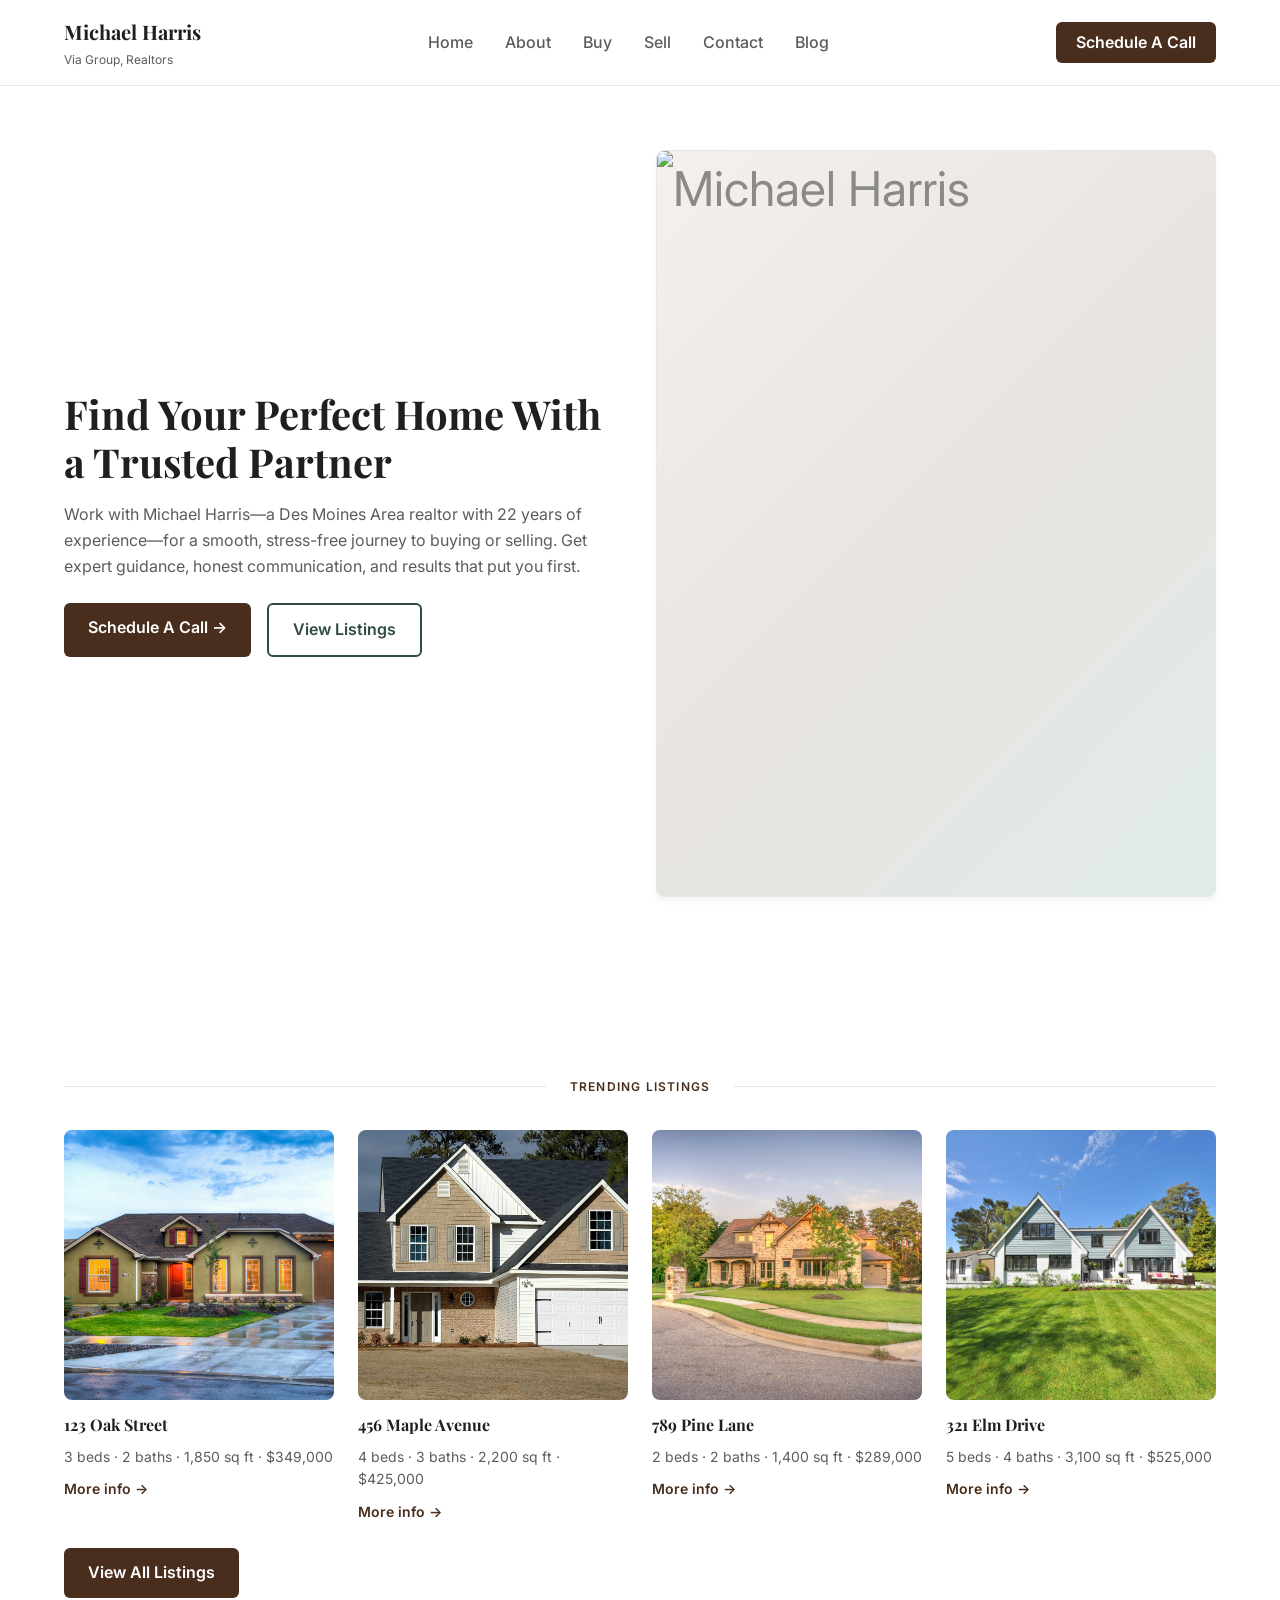
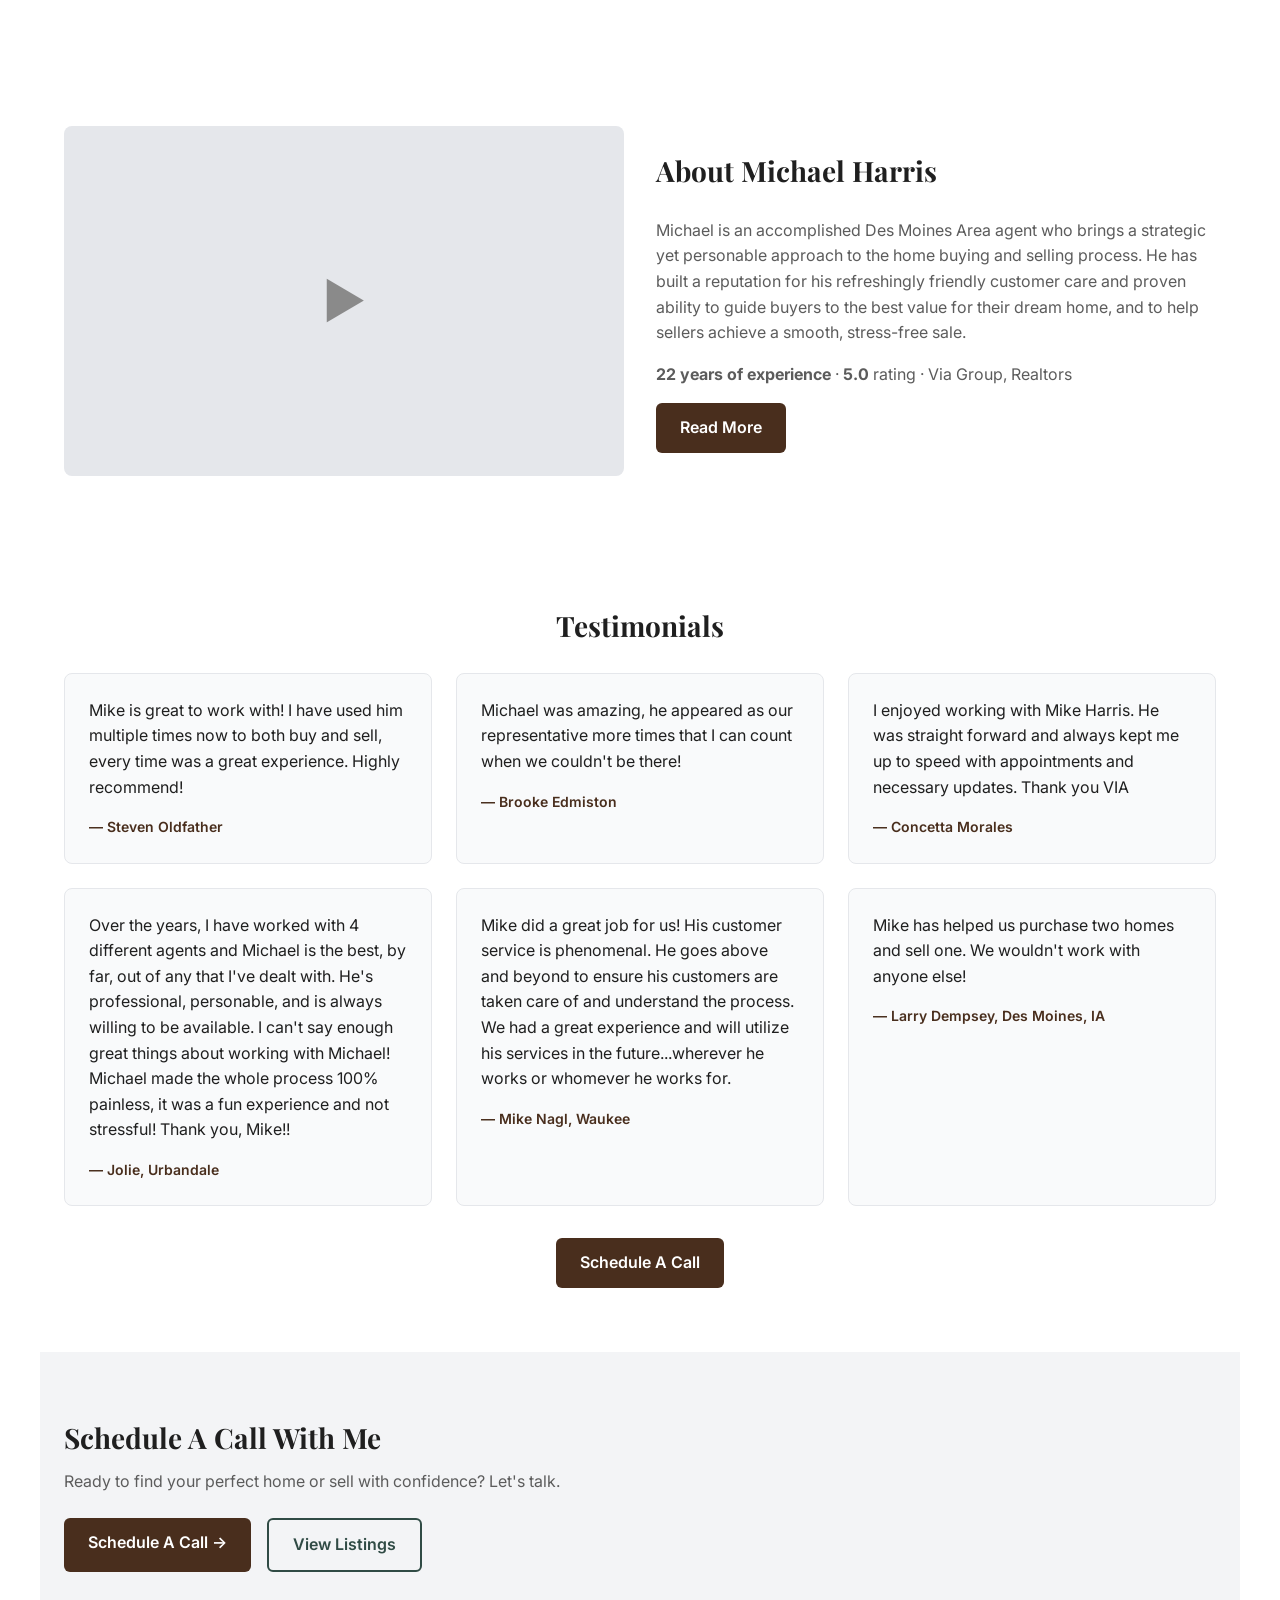
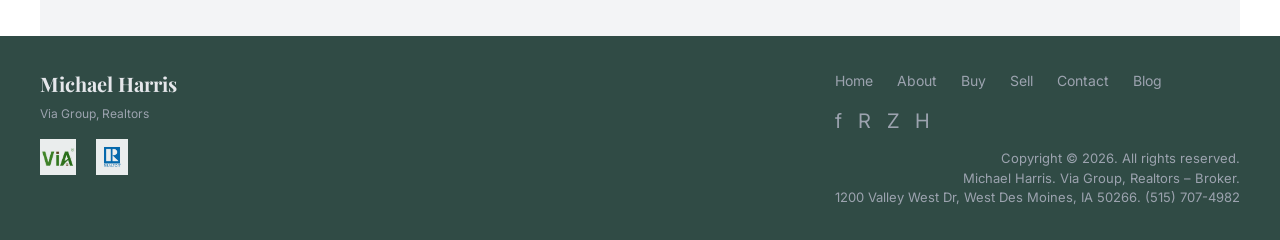
==== commit e22cca8e: "Use Via logo 1 and NAR logo 2 on all pages Made-with: Cursor" ====
--- a/index.html
+++ b/index.html
@@ -124,8 +124,8 @@
         <div class="logo">Michael Harris</div>
         <div class="logo-tagline">Via Group, Realtors</div>
         <div class="footer-logos">
-          <img src="images/via-group-logo.png" alt="Via Group, Realtors" class="footer-logo" loading="lazy" onerror="this.src='images/via-group-logo.jpg';this.onerror=null;">
-          <img src="images/nar-logo.png" alt="National Association of Realtors" class="footer-logo" loading="lazy" onerror="this.src='images/nar-logo.jpg';this.onerror=null;">
+          <img src="images/Vialogo1.jfif" alt="Via Group, Realtors" class="footer-logo" loading="lazy">
+          <img src="images/NARlogo2.jpg" alt="National Association of Realtors" class="footer-logo" loading="lazy">
         </div>
       </div>
       <div class="footer-right">
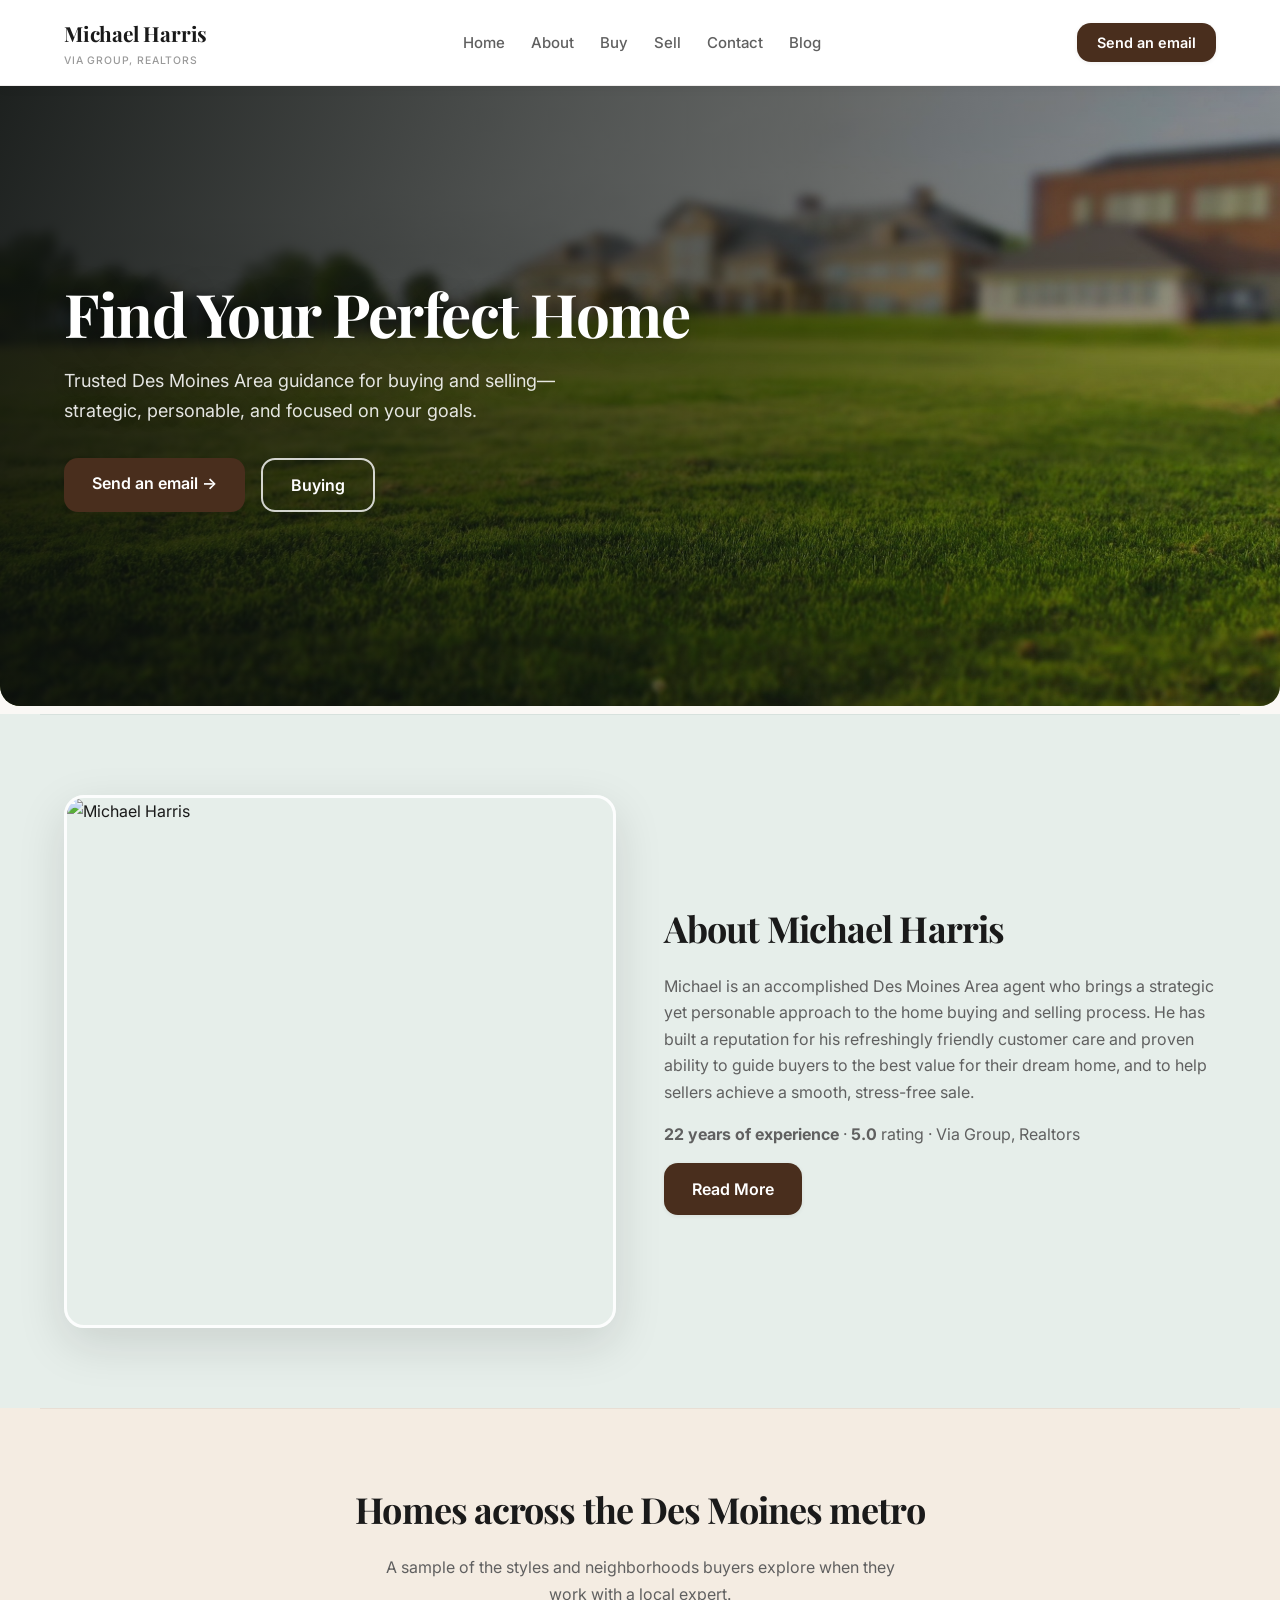
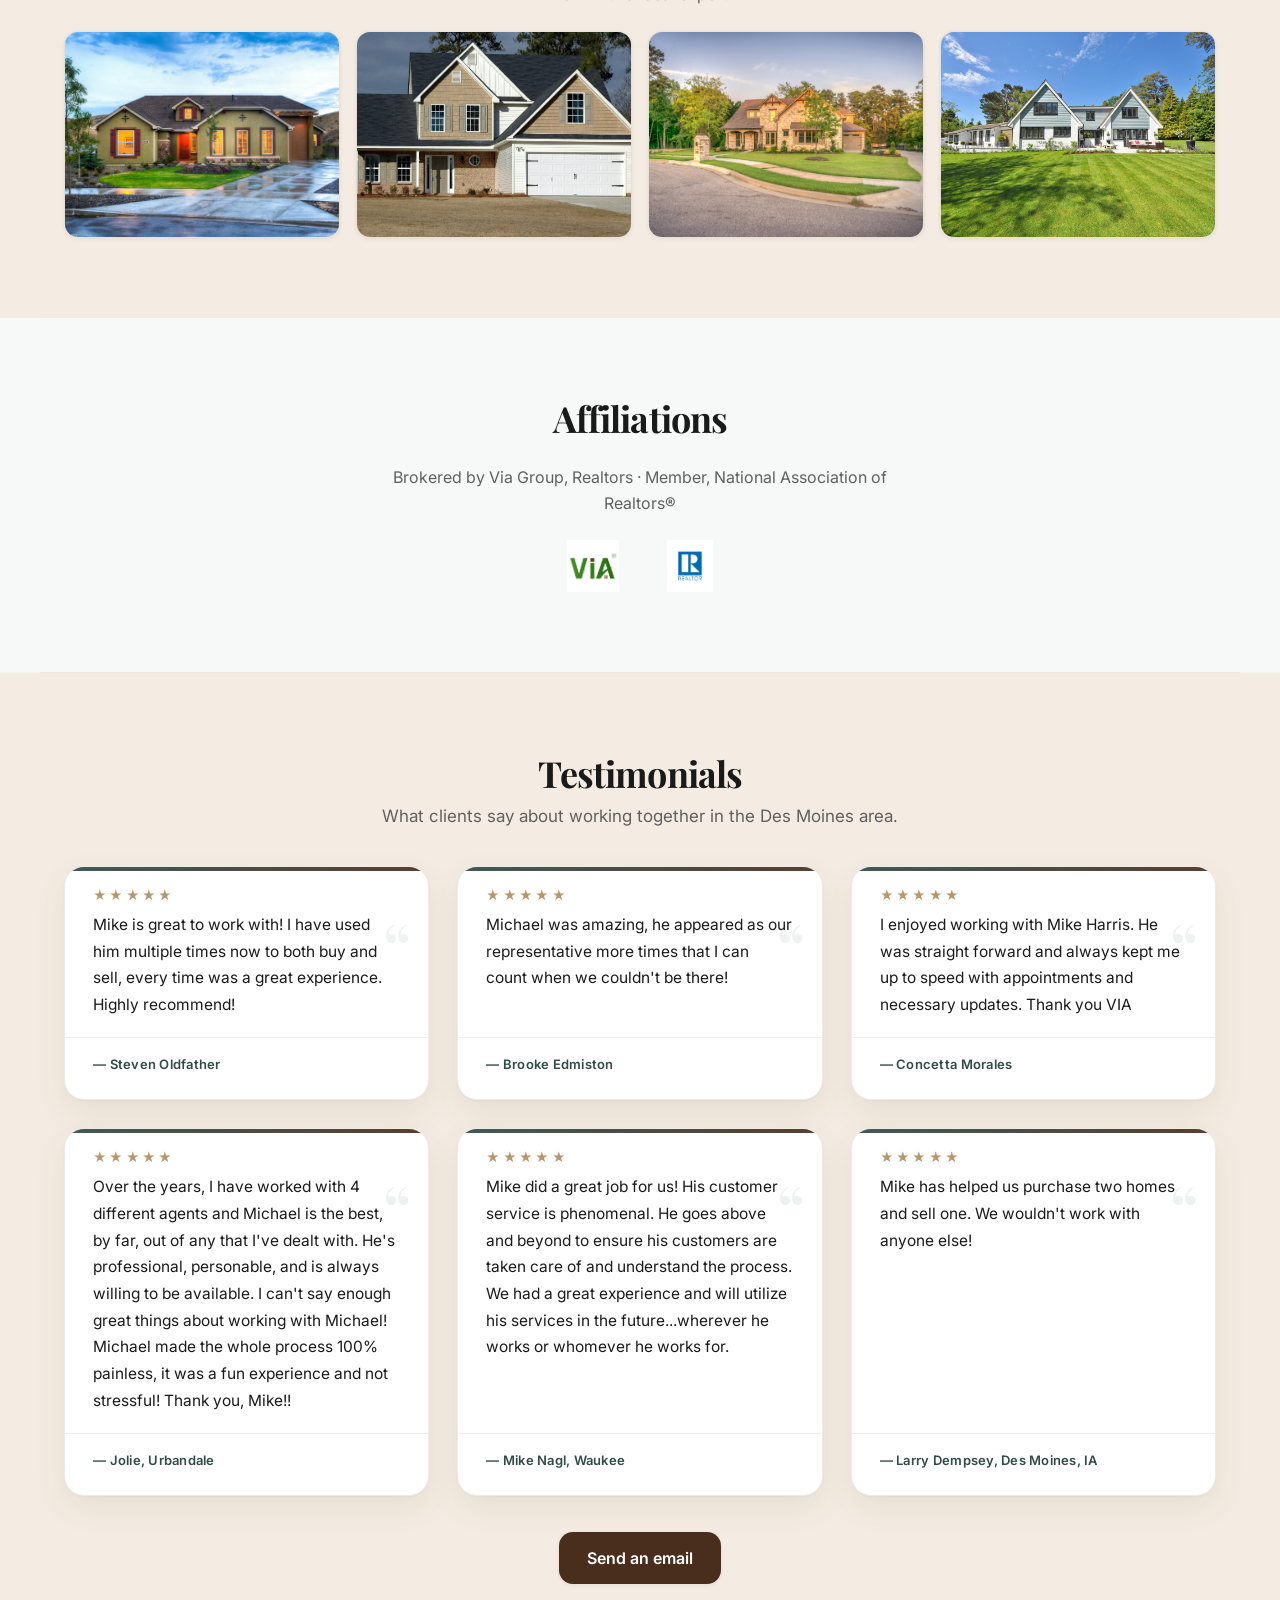
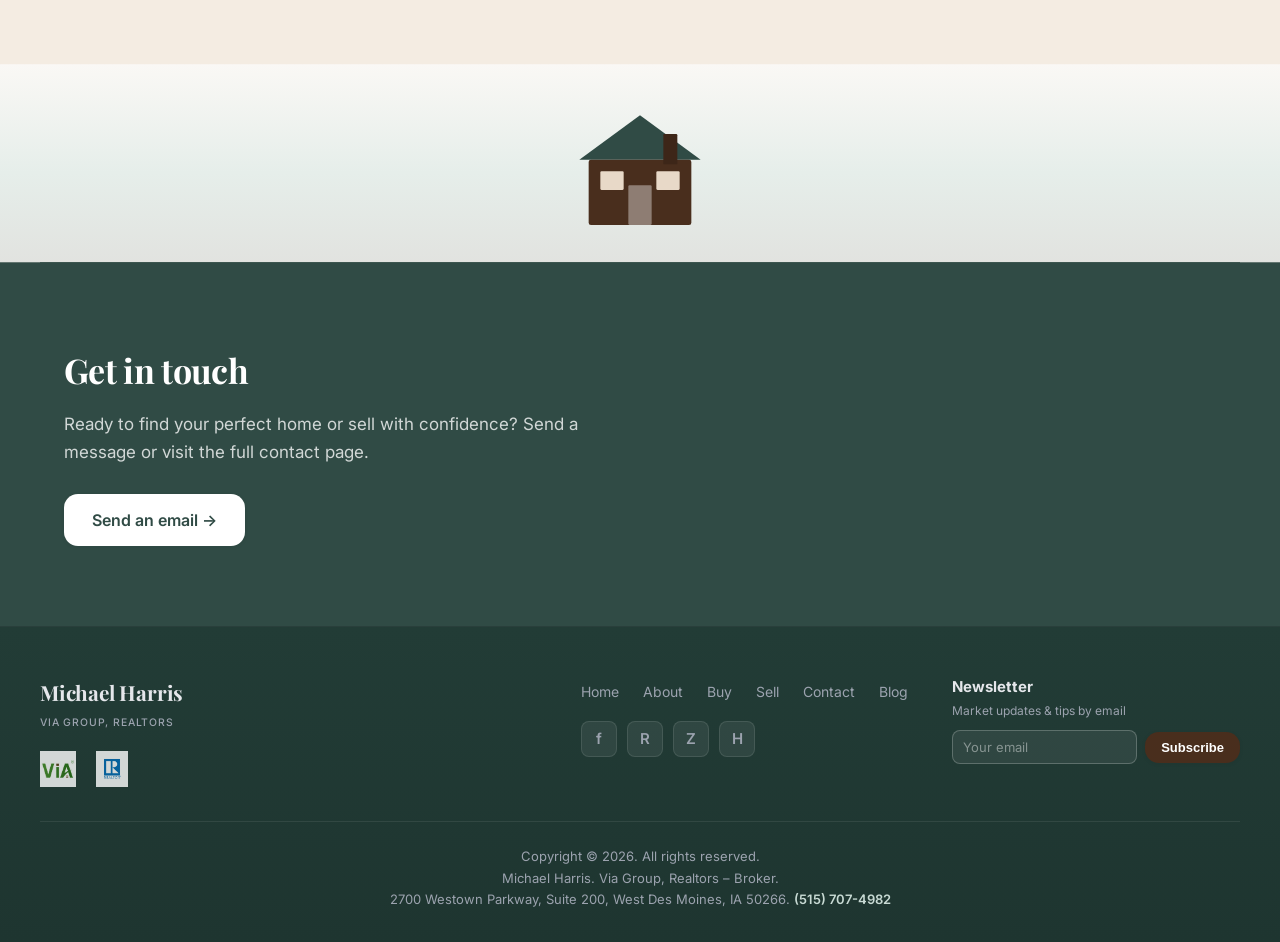
==== commit 94950a00: "Integrate Formspree, redesign footer, add blog pages and assets - Wire contact, modal, and newslette" ====
--- a/index.html
+++ b/index.html
@@ -4,10 +4,10 @@
   <meta charset="UTF-8">
   <meta name="viewport" content="width=device-width, initial-scale=1.0">
   <title>Michael Harris | Real Estate</title>
-  <link rel="stylesheet" href="css/styles.css">
   <link rel="preconnect" href="https://fonts.googleapis.com">
   <link rel="preconnect" href="https://fonts.gstatic.com" crossorigin>
   <link href="https://fonts.googleapis.com/css2?family=Inter:wght@400;500;600;700&family=Playfair+Display:wght@400;500;600;700&display=swap" rel="stylesheet">
+  <link rel="stylesheet" href="css/styles.css">
 </head>
 <body>
 
@@ -17,7 +17,7 @@
         <span class="logo">Michael Harris</span>
         <span class="logo-tagline">Via Group, Realtors</span>
       </div>
-      <ul class="nav-links">
+      <ul id="primary-nav" class="nav-links">
         <li><a href="index.html">Home</a></li>
         <li><a href="about.html">About</a></li>
         <li><a href="buy.html">Buy</a></li>
@@ -25,42 +25,34 @@
         <li><a href="contact.html">Contact</a></li>
         <li><a href="blog.html">Blog</a></li>
       </ul>
-      <a href="contact.html" class="btn-signup">Schedule A Call</a>
+      <div class="nav-end">
+        <button type="button" class="hamburger" aria-label="Open menu" aria-expanded="false" aria-controls="primary-nav">
+          <span aria-hidden="true"></span><span aria-hidden="true"></span><span aria-hidden="true"></span>
+        </button>
+        <a href="contact.html" class="btn-signup" data-contact-modal-open>Send an email</a>
+      </div>
     </nav>
   </header>
 
   <main>
-    <!-- Hero -->
-    <section class="hero">
+    <!-- Hero (same structure + hero-lock as About / Buy / Sell) -->
+    <section class="hero site-hero hero--home">
       <div class="hero-content">
-        <h1>Find Your Perfect Home With a Trusted Partner</h1>
-        <p>Work with Michael Harris—a Des Moines Area realtor with 22 years of experience—for a smooth, stress-free journey to buying or selling. Get expert guidance, honest communication, and results that put you first.</p>
+        <h1>Find Your Perfect Home</h1>
+        <p>Trusted Des Moines Area guidance for buying and selling—strategic, personable, and focused on your goals.</p>
         <div class="btn-group">
-          <a href="contact.html" class="btn btn-arrow">Schedule A Call</a>
-          <a href="buy.html" class="btn-outline">View Listings</a>
-        </div>
-      </div>
-      <div class="hero-image" id="hero-headshot-wrap">
-        <img src="images/headshot.jpeg" alt="Michael Harris" class="hero-headshot" id="hero-headshot-img" onerror="window.tryHeadshotExts&&window.tryHeadshotExts(this);">
-        <div class="hero-headshot-placeholder" id="hero-headshot-placeholder" style="display: none;">Your photo here</div>
-      </div>
-    </section>
-
-    <!-- Trending Listings -->
-    <section>
-      <div class="trending-divider">
-        <span>Trending Listings</span>
-      </div>
-      <div class="listings-grid" data-listings data-limit="4">
-        <!-- Listings loaded from data/listings.json by js/listings.js -->
-      </div>
-      <a href="buy.html" class="btn">View All Listings</a>
+          <a href="contact.html" class="btn btn-arrow" data-contact-modal-open>Send an email</a>
+          <a href="buy.html" class="btn-outline">Buying</a>
+        </div>
+      </div>
     </section>
 
     <!-- About Section -->
     <section>
-      <div class="about-section-inner">
-        <div class="video-placeholder">▶</div>
+      <div class="about-section-inner about-section-inner--home">
+        <div class="about-headshot-wrap">
+          <img class="about-headshot-img" src="images/headshot.jpg" alt="Michael Harris" width="400" height="533" loading="lazy" onerror="this.onerror=null;this.src='images/headshot.jpeg';">
+        </div>
         <div>
           <h2 class="section-title">About Michael Harris</h2>
           <p>Michael is an accomplished Des Moines Area agent who brings a strategic yet personable approach to the home buying and selling process. He has built a reputation for his refreshingly friendly customer care and proven ability to guide buyers to the best value for their dream home, and to help sellers achieve a smooth, stress-free sale.</p>
@@ -70,57 +62,115 @@
       </div>
     </section>
 
+    <!-- Local homes gallery -->
+    <section class="section-home-mosaic" aria-labelledby="mosaic-heading">
+      <h2 id="mosaic-heading" class="section-title section-title--center">Homes across the Des Moines metro</h2>
+      <p class="section-intro section-intro--narrow section-intro--mb-sm">A sample of the styles and neighborhoods buyers explore when they work with a local expert.</p>
+      <ul class="photo-mosaic-grid">
+        <li>
+          <figure>
+            <img src="images/home1.jpg" alt="Traditional two-story home with front yard" width="800" height="600" loading="lazy">
+          </figure>
+        </li>
+        <li>
+          <figure>
+            <img src="images/home2.jpg" alt="Residential home with attached garage and landscaping" width="800" height="600" loading="lazy">
+          </figure>
+        </li>
+        <li>
+          <figure>
+            <img src="images/home3.jpg" alt="Suburban home exterior with driveway" width="800" height="600" loading="lazy">
+          </figure>
+        </li>
+        <li>
+          <figure>
+            <img src="images/home4.jpg" alt="Modern style home with clean curb appeal" width="800" height="600" loading="lazy">
+          </figure>
+        </li>
+      </ul>
+    </section>
+
+    <!-- Affiliations -->
+    <section class="section-band-affiliations" aria-labelledby="affiliations-heading">
+      <h2 id="affiliations-heading" class="section-title section-title--center">Affiliations</h2>
+      <p class="section-intro section-intro--narrow section-intro--mb-sm">Brokered by Via Group, Realtors · Member, National Association of Realtors®</p>
+      <div class="affiliations-logos">
+        <img src="images/Vialogo1.jfif" alt="Via Group, Realtors" loading="lazy">
+        <img src="images/NARlogo2.jpg" alt="National Association of Realtors" loading="lazy">
+      </div>
+    </section>
+
     <!-- Testimonials -->
-    <section class="testimonials-section">
-      <h2 class="section-title" style="text-align: center;">Testimonials</h2>
+    <section class="testimonials-section" aria-labelledby="testimonials-heading">
+      <h2 id="testimonials-heading" class="section-title section-title--center">Testimonials</h2>
+      <p class="testimonials-section__lead">What clients say about working together in the Des Moines area.</p>
       <div class="testimonials-grid">
-        <div class="testimonial-card">
+        <article class="testimonial-card">
+          <div class="testimonial-card__accent" aria-hidden="true"></div>
+          <p class="testimonial-card__stars" aria-hidden="true">★★★★★</p>
           <p class="testimonial-quote">Mike is great to work with! I have used him multiple times now to both buy and sell, every time was a great experience. Highly recommend!</p>
-          <p class="testimonial-author">— Steven Oldfather</p>
-        </div>
-        <div class="testimonial-card">
+          <cite class="testimonial-author">— Steven Oldfather</cite>
+        </article>
+        <article class="testimonial-card">
+          <div class="testimonial-card__accent" aria-hidden="true"></div>
+          <p class="testimonial-card__stars" aria-hidden="true">★★★★★</p>
           <p class="testimonial-quote">Michael was amazing, he appeared as our representative more times that I can count when we couldn't be there!</p>
-          <p class="testimonial-author">— Brooke Edmiston</p>
-        </div>
-        <div class="testimonial-card">
+          <cite class="testimonial-author">— Brooke Edmiston</cite>
+        </article>
+        <article class="testimonial-card">
+          <div class="testimonial-card__accent" aria-hidden="true"></div>
+          <p class="testimonial-card__stars" aria-hidden="true">★★★★★</p>
           <p class="testimonial-quote">I enjoyed working with Mike Harris. He was straight forward and always kept me up to speed with appointments and necessary updates. Thank you VIA</p>
-          <p class="testimonial-author">— Concetta Morales</p>
-        </div>
-        <div class="testimonial-card">
+          <cite class="testimonial-author">— Concetta Morales</cite>
+        </article>
+        <article class="testimonial-card">
+          <div class="testimonial-card__accent" aria-hidden="true"></div>
+          <p class="testimonial-card__stars" aria-hidden="true">★★★★★</p>
           <p class="testimonial-quote">Over the years, I have worked with 4 different agents and Michael is the best, by far, out of any that I've dealt with. He's professional, personable, and is always willing to be available. I can't say enough great things about working with Michael! Michael made the whole process 100% painless, it was a fun experience and not stressful! Thank you, Mike!!</p>
-          <p class="testimonial-author">— Jolie, Urbandale</p>
-        </div>
-        <div class="testimonial-card">
+          <cite class="testimonial-author">— Jolie, Urbandale</cite>
+        </article>
+        <article class="testimonial-card">
+          <div class="testimonial-card__accent" aria-hidden="true"></div>
+          <p class="testimonial-card__stars" aria-hidden="true">★★★★★</p>
           <p class="testimonial-quote">Mike did a great job for us! His customer service is phenomenal. He goes above and beyond to ensure his customers are taken care of and understand the process. We had a great experience and will utilize his services in the future...wherever he works or whomever he works for.</p>
-          <p class="testimonial-author">— Mike Nagl, Waukee</p>
-        </div>
-        <div class="testimonial-card">
+          <cite class="testimonial-author">— Mike Nagl, Waukee</cite>
+        </article>
+        <article class="testimonial-card">
+          <div class="testimonial-card__accent" aria-hidden="true"></div>
+          <p class="testimonial-card__stars" aria-hidden="true">★★★★★</p>
           <p class="testimonial-quote">Mike has helped us purchase two homes and sell one. We wouldn't work with anyone else!</p>
-          <p class="testimonial-author">— Larry Dempsey, Des Moines, IA</p>
-        </div>
-      </div>
-      <a href="contact.html" class="btn">Schedule A Call</a>
-    </section>
-
-    <!-- Schedule A Call With Me -->
-    <section class="cta-section-left">
+          <cite class="testimonial-author">— Larry Dempsey, Des Moines, IA</cite>
+        </article>
+      </div>
+      <div class="testimonials-section__cta">
+        <a href="contact.html" class="btn" data-contact-modal-open>Send an email</a>
+      </div>
+    </section>
+
+    <div class="home-house-accent" aria-hidden="true">
+      <svg class="home-house-accent__svg" viewBox="0 0 120 104" width="140" height="122" focusable="false">
+        <polygon class="home-house-accent__roof" points="60,6 112,44 8,44" />
+        <rect class="home-house-accent__body" x="16" y="44" width="88" height="56" rx="2" />
+        <rect class="home-house-accent__chimney" x="80" y="22" width="12" height="26" rx="1" />
+        <rect class="home-house-accent__door" x="50" y="66" width="20" height="34" rx="1" />
+        <rect class="home-house-accent__window home-house-accent__window--l" x="26" y="54" width="20" height="16" rx="1" />
+        <rect class="home-house-accent__window home-house-accent__window--r" x="74" y="54" width="20" height="16" rx="1" />
+      </svg>
+    </div>
+
+    <!-- Get in touch -->
+    <section class="cta-section-left" aria-labelledby="home-cta-heading">
       <div class="cta-inner">
-        <div>
-          <h2>Schedule A Call With Me</h2>
-          <p>Ready to find your perfect home or sell with confidence? Let's talk.</p>
-          <div class="btn-group">
-            <a href="contact.html" class="btn btn-arrow">Schedule A Call</a>
-            <a href="buy.html" class="btn-outline">View Listings</a>
-          </div>
-        </div>
-        <div></div>
+        <h2 id="home-cta-heading">Get in touch</h2>
+        <p>Ready to find your perfect home or sell with confidence? Send a message or visit the full contact page.</p>
+        <a href="contact.html" class="btn btn-arrow" data-contact-modal-open>Send an email</a>
       </div>
     </section>
   </main>
 
   <footer>
     <div class="footer-inner">
-      <div class="footer-left">
+      <div class="footer-brand">
         <div class="logo">Michael Harris</div>
         <div class="logo-tagline">Via Group, Realtors</div>
         <div class="footer-logos">
@@ -128,7 +178,7 @@
           <img src="images/NARlogo2.jpg" alt="National Association of Realtors" class="footer-logo" loading="lazy">
         </div>
       </div>
-      <div class="footer-right">
+      <nav class="footer-mid" aria-label="Footer">
         <ul class="footer-links">
           <li><a href="index.html">Home</a></li>
           <li><a href="about.html">About</a></li>
@@ -137,18 +187,33 @@
           <li><a href="contact.html">Contact</a></li>
           <li><a href="blog.html">Blog</a></li>
         </ul>
-        <div class="footer-social">
+        <div class="footer-social" aria-label="Social profiles">
           <a href="https://www.facebook.com/MichaelHarrisHomes" target="_blank" rel="noopener" aria-label="Facebook">f</a>
           <a href="https://www.realtor.com/realestateagents/56b3495d89a68901006cc687" target="_blank" rel="noopener" aria-label="Realtor.com Profile">R</a>
           <a href="https://www.zillow.com/profile/michael%20harris3" target="_blank" rel="noopener" aria-label="Zillow Profile">Z</a>
           <a href="https://www.homes.com/real-estate-agents/michael-harris/2wdrwqc/" target="_blank" rel="noopener" aria-label="Homes.com Profile">H</a>
         </div>
-        <p class="company-info">Copyright © 2026. All rights reserved.<br>Michael Harris. Via Group, Realtors – Broker.<br>1200 Valley West Dr, West Des Moines, IA 50266. (515) 707-4982</p>
+      </nav>
+      <div class="footer-newsletter" aria-labelledby="footer-newsletter-heading">
+        <p id="footer-newsletter-heading" class="footer-newsletter__title">Newsletter</p>
+        <p class="footer-newsletter__hint">Market updates &amp; tips by email</p>
+        <form class="footer-newsletter-form" action="https://formspree.io/f/xqegdjvw" method="POST">
+          <p data-fs-error="" class="footer-newsletter__fs-msg" role="alert"></p>
+          <p data-fs-success class="footer-newsletter__fs-msg" role="status" tabindex="-1"></p>
+          <div class="footer-newsletter__row">
+            <input type="email" name="email" required placeholder="Your email" autocomplete="email" aria-label="Email" data-fs-field>
+            <button type="submit" class="btn footer-newsletter__btn" data-fs-submit-btn>Subscribe</button>
+          </div>
+          <span class="footer-newsletter__field-error" data-fs-error="email" role="alert"></span>
+        </form>
+      </div>
+      <div class="footer-bottom">
+        <p class="company-info">Copyright © 2026. All rights reserved.<br>Michael Harris. Via Group, Realtors – Broker.<br>2700 Westown Parkway, Suite 200, West Des Moines, IA 50266. <a href="tel:+15157074982">(515) 707-4982</a></p>
       </div>
     </div>
   </footer>
 
-  <script src="js/listings.js"></script>
- 
+  <script src="https://unpkg.com/@formspree/ajax@1" defer></script>
+  <script src="js/script.js" defer></script>
 </body>
 </html>
--- a/css/styles.css
+++ b/css/styles.css
@@ -1,15 +1,41 @@
-/* Realtor Website - Color scheme: #1f1f1f, #492E1D, #304B45 | Playfair Display + Inter */
+/* Michael Harris — Real Estate */
 :root {
-  --dark: #1f1f1f;
+  --site-hero-height: 620px;
+  /* rem-only horizontal padding so zoom does not rescale padding like vw does */
+  --site-hero-padding-x: 1.75rem;
+  --dark: #1a1a1a;
   --accent: #492E1D;
   --accent-hover: #3d2618;
   --teal: #304B45;
-  --teal-hover: #263d38;
-  --gray: #5c5c5c;
-  --light-gray: #8a8a8a;
+  --teal-hover: #243b36;
+  --gray: #606060;
+  --light-gray: #9a9a9a;
   --white: #ffffff;
-  --footer-bg: #304B45;
-  --section-spacing: 4rem;
+  --surface: #faf8f5;
+  --section-band-warm: #f4ece2;
+  --section-band-cool: #e6eeea;
+  --footer-bg: #1e3530;
+  --section-spacing: 5rem;
+  --radius-sm: 0.5rem;
+  --radius-md: 0.875rem;
+  --radius-lg: 1.25rem;
+  --shadow-sm: 0 1px 4px rgba(26, 26, 26, 0.07);
+  --shadow-md: 0 6px 24px rgba(73, 46, 29, 0.1);
+  --shadow-lg: 0 16px 48px rgba(26, 26, 26, 0.13);
+  --transition: 0.22s ease;
+  --hero-overlay: linear-gradient(110deg, rgba(10, 14, 12, 0.92) 0%, rgba(10, 14, 12, 0.62) 55%, rgba(10, 14, 12, 0.28) 100%);
+}
+
+@media (min-width: 640px) {
+  :root {
+    --site-hero-padding-x: 2.5rem;
+  }
+}
+
+@media (min-width: 1024px) {
+  :root {
+    --site-hero-padding-x: 4rem;
+  }
 }
 
 * {
@@ -18,11 +44,17 @@
   padding: 0;
 }
 
+html {
+  scroll-behavior: smooth;
+}
+
 body {
   font-family: 'Inter', system-ui, -apple-system, sans-serif;
+  font-size: 1rem;
   color: var(--dark);
-  background: var(--white);
-  line-height: 1.6;
+  background: var(--surface);
+  line-height: 1.65;
+  -webkit-font-smoothing: antialiased;
 }
 
 h1, h2, h3, h4, h5, h6,
@@ -30,27 +62,24 @@
 .section-title,
 .hero-content h1,
 .cta-section-left .cta-inner h2,
-.cta-inner h2,
 .process-step h3,
-.team-member h3,
-.what-we-do-card h3,
-.listing-card h3,
 .valuation-form h3,
 .featured-blog-card h3,
 .newsletter-section h2,
-.move-center h3,
-.featured-post h3,
 .article-card h3 {
   font-family: 'Playfair Display', Georgia, serif;
 }
 
-/* Header */
+/* ── HEADER ────────────────────────────── */
 header {
   position: sticky;
   top: 0;
   z-index: 100;
-  background: var(--white);
-  border-bottom: 1px solid #e5e7eb;
+  background: rgba(255, 255, 255, 0.96);
+  backdrop-filter: blur(12px);
+  -webkit-backdrop-filter: blur(12px);
+  border-bottom: 1px solid rgba(73, 46, 29, 0.08);
+  box-shadow: 0 1px 12px rgba(26, 26, 26, 0.06);
 }
 
 .navbar {
@@ -60,40 +89,113 @@
   display: flex;
   align-items: center;
   justify-content: space-between;
+  gap: 1rem;
+  flex-wrap: wrap;
+  position: relative;
 }
 
 .logo-block {
   display: flex;
   flex-direction: column;
-  gap: 0.125rem;
+  gap: 0.1rem;
 }
 
 .logo {
   font-weight: 700;
-  font-size: 1.25rem;
+  font-size: 1.3rem;
   color: var(--dark);
+  letter-spacing: -0.01em;
 }
 
 .logo-tagline {
-  font-size: 0.75rem;
-  color: var(--gray);
-  font-weight: 400;
+  font-size: 0.65rem;
+  color: var(--light-gray);
+  font-weight: 500;
+  letter-spacing: 0.08em;
+  text-transform: uppercase;
 }
 
 .nav-links {
   display: flex;
   list-style: none;
-  gap: 2rem;
+  gap: 0.125rem;
 }
 
 .nav-links a {
   color: var(--gray);
   text-decoration: none;
   font-weight: 500;
+  font-size: 0.9375rem;
+  padding: 0.375rem 0.75rem;
+  border-radius: var(--radius-sm);
+  position: relative;
+  transition: color var(--transition);
+}
+
+.nav-links a::after {
+  content: '';
+  position: absolute;
+  bottom: 2px;
+  left: 0.75rem;
+  right: 0.75rem;
+  height: 2px;
+  background: var(--accent);
+  border-radius: 1px;
+  transform: scaleX(0);
+  transition: transform var(--transition);
 }
 
 .nav-links a:hover {
-  color: var(--dark);
+  color: var(--accent);
+}
+
+.nav-links a:hover::after {
+  transform: scaleX(1);
+}
+
+/* Hamburger */
+.hamburger {
+  display: none;
+  background: none;
+  border: 1.5px solid rgba(73, 46, 29, 0.18);
+  cursor: pointer;
+  padding: 0.4rem 0.5rem;
+  flex-direction: column;
+  gap: 4px;
+  align-items: center;
+  justify-content: center;
+  border-radius: var(--radius-sm);
+  transition: border-color var(--transition);
+}
+
+.hamburger:hover {
+  border-color: var(--accent);
+}
+
+.hamburger span {
+  display: block;
+  width: 20px;
+  height: 2px;
+  background: var(--dark);
+  border-radius: 2px;
+  transition: all 0.25s ease;
+}
+
+.hamburger.open span:nth-child(1) {
+  transform: translateY(6px) rotate(45deg);
+}
+.hamburger.open span:nth-child(2) {
+  opacity: 0;
+  transform: scaleX(0);
+}
+.hamburger.open span:nth-child(3) {
+  transform: translateY(-6px) rotate(-45deg);
+}
+
+.nav-end {
+  display: flex;
+  align-items: center;
+  gap: 0.75rem;
 }
 
 .btn-signup {
@@ -101,56 +203,75 @@
   padding: 0.5rem 1.25rem;
   background: var(--accent);
   color: var(--white) !important;
-  border-radius: 0.375rem;
+  border-radius: var(--radius-md);
   font-weight: 600;
+  font-size: 0.9rem;
   text-decoration: none;
   border: none;
   cursor: pointer;
+  white-space: nowrap;
+  transition: background var(--transition), box-shadow var(--transition), transform var(--transition);
+  box-shadow: var(--shadow-sm);
 }
 
 .btn-signup:hover {
   background: var(--accent-hover);
-}
-
-/* Outlined button */
+  box-shadow: 0 4px 16px rgba(73, 46, 29, 0.28);
+  transform: translateY(-1px);
+}
+
+/* ── BUTTONS ───────────────────────────── */
 .btn-outline {
   display: inline-block;
-  padding: 0.75rem 1.5rem;
+  padding: 0.75rem 1.75rem;
   background: transparent;
   color: var(--teal);
   border: 2px solid var(--teal);
-  border-radius: 0.375rem;
+  border-radius: var(--radius-md);
   font-weight: 600;
   text-decoration: none;
   cursor: pointer;
   font-size: 1rem;
+  transition: background var(--transition), color var(--transition), box-shadow var(--transition), transform var(--transition);
 }
 
 .btn-outline:hover {
   background: var(--teal);
   color: var(--white);
+  box-shadow: var(--shadow-md);
+  transform: translateY(-1px);
 }
 
 .btn-arrow::after {
   content: " →";
 }
 
-/* Buttons */
 .btn {
   display: inline-block;
-  padding: 0.75rem 1.5rem;
+  padding: 0.8rem 1.75rem;
   background: var(--accent);
   color: var(--white);
-  border-radius: 0.375rem;
+  border-radius: var(--radius-md);
   font-weight: 600;
   text-decoration: none;
   border: none;
   cursor: pointer;
   font-size: 1rem;
+  transition: background var(--transition), box-shadow var(--transition), transform var(--transition);
+  box-shadow: var(--shadow-sm);
 }
 
 .btn:hover {
   background: var(--accent-hover);
+  box-shadow: 0 6px 20px rgba(73, 46, 29, 0.3);
+  transform: translateY(-1px);
+}
+
+.btn:focus-visible,
+.btn-outline:focus-visible,
+.btn-signup:focus-visible {
+  outline: 2px solid var(--teal);
+  outline-offset: 3px;
 }
 
 .btn-group {
@@ -159,323 +280,546 @@
   flex-wrap: wrap;
 }
 
-/* Sections */
-section {
+/* ── MAIN / SECTIONS ───────────────────── */
+main {
+  overflow-x: hidden;
+}
+
+section:not(.hero) {
   max-width: 1200px;
   margin: 0 auto;
   padding: var(--section-spacing) 1.5rem;
 }
 
+main > section:nth-of-type(2n):not(.hero):not(.cta-section-left):not(.newsletter-section):not(.section-band-affiliations):not(.section-listings) {
+  background: var(--section-band-cool);
+  box-shadow: 0 0 0 100vmax var(--section-band-cool);
+  clip-path: inset(0 -100vmax);
+  border-top: 1px solid rgba(48, 75, 69, 0.08);
+}
+
+main > section:nth-of-type(2n + 1):not(.hero):not(.cta-section-left):not(.newsletter-section):not(.section-band-affiliations):not(.section-listings) {
+  background: var(--section-band-warm);
+  box-shadow: 0 0 0 100vmax var(--section-band-warm);
+  clip-path: inset(0 -100vmax);
+  border-top: 1px solid rgba(73, 46, 29, 0.07);
+}
+
 .section-title {
-  font-size: 1.75rem;
+  font-size: 2.25rem;
   font-weight: 700;
   margin-bottom: 1.5rem;
   color: var(--dark);
-}
-
-/* Hero */
-.hero {
-  display: grid;
-  grid-template-columns: 1fr 1fr;
-  gap: 2rem;
-  align-items: center;
-  padding: 4rem 1.5rem;
-  max-width: 1200px;
+  letter-spacing: -0.025em;
+  line-height: 1.15;
+}
+
+.section-title--center { text-align: center; }
+.section-label--center { text-align: center; }
+
+.section-intro {
+  text-align: center;
+  color: var(--gray);
+  margin-bottom: 2rem;
+}
+
+.section-intro--mb-sm { margin-bottom: 1.5rem; }
+
+.section-intro--narrow {
+  max-width: 520px;
+  margin-left: auto;
+  margin-right: auto;
+}
+
+.section-subtext {
+  color: var(--gray);
+  margin-bottom: 1.5rem;
+}
+
+.text-muted-paragraph {
+  color: var(--gray);
+  margin-bottom: 1rem;
+}
+
+main > section.section-band-affiliations {
+  padding: var(--section-spacing) 1.5rem;
+  background: #f7f9f8;
+  box-shadow: 0 0 0 100vmax #f7f9f8;
+  clip-path: inset(0 -100vmax);
+}
+
+main > section.section-listings {
+  padding: var(--section-spacing) 1.5rem;
+  background: linear-gradient(180deg, #eef4f2 0%, var(--surface) 72%);
+  box-shadow: 0 0 0 100vmax #eef4f2;
+  clip-path: inset(0 -100vmax);
+  border-top: 1px solid rgba(48, 75, 69, 0.1);
+}
+
+.section-listings .section-title {
+  margin-bottom: 0.5rem;
+}
+
+.listings-cta-grid {
+  display: flex;
+  flex-wrap: wrap;
+  justify-content: center;
+  align-items: stretch;
+  gap: 1.25rem;
+  max-width: 960px;
   margin: 0 auto;
-  min-height: 400px;
-}
-
-.hero-content h1 {
+}
+
+.listings-cta-card {
+  flex: 1 1 240px;
+  max-width: 300px;
+  display: flex;
+  flex-direction: column;
+  align-items: flex-start;
+  padding: 1.35rem 1.5rem;
+  background: var(--white);
+  border: 1px solid rgba(73, 46, 29, 0.1);
+  border-radius: var(--radius-md);
+  box-shadow: var(--shadow-sm);
+  text-decoration: none;
+  color: inherit;
+  transition:
+    border-color var(--transition),
+    box-shadow var(--transition),
+    transform var(--transition);
+}
+
+.listings-cta-card:hover {
+  border-color: rgba(48, 75, 69, 0.22);
+  box-shadow: var(--shadow-md);
+  transform: translateY(-2px);
+}
+
+.listings-cta-card__site {
+  font-size: 0.9375rem;
+  font-weight: 700;
+  color: var(--teal);
+  margin-bottom: 0.35rem;
+}
+
+.listings-cta-card__hint {
+  font-size: 0.8125rem;
+  color: var(--gray);
+  line-height: 1.5;
+  margin: 0 0 0.85rem;
+  flex: 1;
+}
+
+.listings-cta-card__go {
+  font-size: 0.8125rem;
+  font-weight: 600;
+  color: var(--accent);
+}
+
+.listings-cta-card:hover .listings-cta-card__go {
+  text-decoration: underline;
+}
+
+main > section.section-pad-y-only {
+  padding: var(--section-spacing) 0;
+}
+
+/* ── HERO ──────────────────────────────── */
+section.hero.site-hero {
+  position: relative;
+  isolation: isolate;
+  max-width: none !important;
+  width: 100% !important;
+  margin: 0 0 0.5rem !important;
+  padding: 0 var(--site-hero-padding-x) !important;
+  min-height: var(--site-hero-height) !important;
+  height: var(--site-hero-height) !important;
+  box-sizing: border-box !important;
+  display: grid !important;
+  align-items: center !important;
+  justify-items: start !important;
+  overflow: hidden !important;
+  border-radius: 0 0 var(--radius-lg) var(--radius-lg) !important;
+  background-color: #1e3530;
+  background-size: cover;
+  background-position: center;
+}
+
+section.hero.site-hero::before {
+  content: "";
+  position: absolute;
+  inset: 0;
+  background: var(--hero-overlay);
+  border-radius: inherit;
+  z-index: 0;
+}
+
+.site-hero.hero--home {
+  background-image: url(../images/home_hero.jpg);
+}
+.site-hero.hero--about   { background-image: url(../images/about_hero.jpg); }
+.site-hero.hero--buy     { background-image: url(../images/paulbr75-new-home-2416180_1920.jpg); }
+.site-hero.hero--sell    { background-image: url(../images/paulbr75-luxury-home-2409518_1920.jpg); }
+.site-hero.hero--contact { background-image: url(../images/pexels-house-1867187_1920.jpg); }
+.site-hero.hero--blog    { background-image: url(../images/pexels-house-1836070_1920.jpg); }
+
+section.hero.site-hero .hero-content {
+  position: relative;
+  z-index: 1;
+  max-width: 44rem;
+}
+
+section.hero.site-hero .hero-content p,
+section.hero.site-hero .hero-content .btn-group {
+  font-family: 'Inter', system-ui, -apple-system, sans-serif;
+}
+
+section.hero.site-hero .hero-content h1 {
+  font-family: 'Playfair Display', Georgia, serif;
   font-size: 2.5rem;
   font-weight: 700;
-  line-height: 1.2;
-  margin-bottom: 1rem;
-  color: var(--dark);
-}
-
-.hero-content p {
-  color: var(--gray);
-  margin-bottom: 1.5rem;
-}
-
-.hero-image {
-  aspect-ratio: 3/4;
-  background: linear-gradient(135deg, #f5f0eb 0%, #e8e4df 50%, #e0ebe8 100%);
-  display: flex;
-  align-items: center;
-  justify-content: center;
-  color: var(--light-gray);
-  font-size: 3rem;
-  border-radius: 0.5rem;
-  border: 1px solid #e5e7eb;
-  box-shadow: 0 4px 6px rgba(0,0,0,0.05);
-  overflow: hidden;
+  line-height: 1.1;
+  color: #fff;
+  letter-spacing: -0.025em;
+  margin-bottom: 1.25rem;
+  text-shadow: 0 2px 32px rgba(0, 0, 0, 0.45);
+}
+
+@media (min-width: 480px) {
+  section.hero.site-hero .hero-content h1 {
+    font-size: 3rem;
+  }
+}
+
+@media (min-width: 768px) {
+  section.hero.site-hero .hero-content h1 {
+    font-size: 3.5rem;
+  }
+}
+
+@media (min-width: 1100px) {
+  section.hero.site-hero .hero-content h1 {
+    font-size: 3.75rem;
+  }
+}
+
+section.hero.site-hero .hero-content p {
+  font-size: 1.125rem;
+  line-height: 1.65;
+  color: rgba(255, 255, 255, 0.88);
+  margin-bottom: 2rem;
+  max-width: 34rem;
+  text-shadow: 0 1px 16px rgba(0, 0, 0, 0.3);
+}
+
+.site-hero .btn-outline {
+  border-color: rgba(255, 255, 255, 0.8);
+  color: #fff;
+}
+
+.site-hero .btn-outline:hover {
+  background: rgba(255, 255, 255, 0.14);
+  color: #fff;
+  border-color: #fff;
+  box-shadow: 0 4px 20px rgba(0, 0, 0, 0.25);
+}
+
+/* ── ABOUT SECTION (HOME) ──────────────── */
+.about-section-inner--home {
+  grid-template-columns: minmax(200px, 280px) 1fr;
+  align-items: start;
+}
+
+.about-headshot-img {
+  width: 100%;
+  max-width: 300px;
+  margin: 0 auto;
+  aspect-ratio: 3 / 4;
+  object-fit: cover;
+  border-radius: var(--radius-lg);
+  box-shadow: var(--shadow-lg);
+  border: 3px solid rgba(255, 255, 255, 0.9);
+  display: block;
+}
+
+.about-page-intro {
+  grid-template-columns: minmax(200px, 280px) 1fr;
+  align-items: start;
+}
+
+.about-page-intro .about-stats-grid {
+  grid-column: 1 / -1;
+}
+
+.about-headshot-wrap {
   position: relative;
 }
 
-.hero-image .hero-headshot {
-  width: 100%;
-  height: 100%;
-  object-fit: cover;
-  display: block;
-  border-radius: 0.5rem;
-}
-
-.hero-image .hero-headshot-placeholder {
-  position: absolute;
-  inset: 0;
-  display: flex;
-  align-items: center;
-  justify-content: center;
-  background: linear-gradient(135deg, #f5f0eb 0%, #e8e4df 50%, #e0ebe8 100%);
-  color: var(--light-gray);
-  font-size: 1rem;
-  border-radius: 0.5rem;
-  font-family: 'Inter', sans-serif;
-}
-
-/* Trending Listings */
-.trending-divider {
-  text-align: center;
-  margin: 3rem 0 2rem;
-  position: relative;
-}
-
-.trending-divider::before {
-  content: "";
-  position: absolute;
-  left: 0;
-  right: 0;
-  top: 50%;
-  height: 1px;
-  background: #e5e7eb;
-}
-
-.trending-divider span {
-  position: relative;
-  background: var(--white);
-  padding: 0 1.5rem;
-  font-size: 0.75rem;
-  font-weight: 600;
-  letter-spacing: 0.1em;
-  color: var(--accent);
-  text-transform: uppercase;
-}
-
-/* IDX / MLS embed section */
-.idx-section {
-  padding: var(--section-spacing) 1.5rem;
-  max-width: var(--content-max-width, 1200px);
-  margin: 0 auto;
-}
-
-.idx-intro {
-  text-align: center;
-  color: var(--gray);
-  margin-bottom: 1.5rem;
-  max-width: 600px;
-  margin-left: auto;
-  margin-right: auto;
-}
-
-.idx-embed {
-  min-height: 400px;
-  width: 100%;
-}
-
-.idx-embed iframe {
-  width: 100%;
-  min-height: 600px;
-  border: 0;
-  border-radius: 0.5rem;
-}
-
-.idx-placeholder {
-  background: #f3f4f6;
-  border: 2px dashed #d1d5db;
-  border-radius: 0.5rem;
-  padding: 2rem;
-  color: var(--gray);
-  font-size: 0.9375rem;
-}
-
-.idx-placeholder ol {
-  text-align: left;
-  max-width: 560px;
-  margin: 1rem auto;
-  padding-left: 1.5rem;
-}
-
-.idx-placeholder code {
-  background: #e5e7eb;
-  padding: 0.15em 0.4em;
-  border-radius: 0.25rem;
-  font-size: 0.875em;
-}
-
-.idx-placeholder a {
-  color: var(--teal);
-}
-
-.listings-grid {
-  display: grid;
-  grid-template-columns: repeat(4, 1fr);
-  gap: 1.5rem;
-  margin-bottom: 1.5rem;
-}
-
-.listing-card .img-placeholder,
-.listing-card .listing-card-image-wrap {
-  margin-bottom: 0.75rem;
-  display: block;
-}
-
-.listing-card .listing-card-image-wrap {
-  aspect-ratio: 1;
-  border-radius: 0.5rem;
-  overflow: hidden;
-  background: #e5e7eb;
-}
-
-.listing-card-img {
-  width: 100%;
-  height: 100%;
-  object-fit: cover;
-  display: block;
-}
-
-.listing-card h3 {
-  font-size: 1rem;
-  margin-bottom: 0.5rem;
-  color: var(--dark);
-}
-
-.listing-card p {
-  font-size: 0.875rem;
-  color: var(--gray);
-  margin-bottom: 0.5rem;
-}
-
-.listing-card .more-info {
-  font-size: 0.875rem;
-  font-weight: 600;
-  color: var(--accent);
-  text-decoration: none;
-}
-
-.listing-card .more-info:hover {
-  text-decoration: underline;
-}
-
-.listing-card .more-info::after {
-  content: " →";
-}
-
-/* Testimonial / Caption section */
-.testimonial-caption-section {
-  text-align: center;
-  padding: var(--section-spacing) 1.5rem;
-}
-
-.testimonial-caption-section .caption {
-  font-size: 0.75rem;
-  font-weight: 600;
-  letter-spacing: 0.05em;
-  color: var(--gray);
-  margin-bottom: 1rem;
-  text-transform: uppercase;
-}
-
-.testimonial-caption-section .quote-text {
-  max-width: 700px;
-  margin: 0 auto 1.5rem;
-  font-size: 1.125rem;
-  color: var(--gray);
-  line-height: 1.6;
-}
-
-.testimonial-caption-images {
-  display: flex;
-  justify-content: center;
-  gap: 1rem;
-  margin-bottom: 1.5rem;
-  flex-wrap: wrap;
-}
-
-.testimonial-caption-images .img-placeholder {
-  width: 120px;
-  aspect-ratio: 1;
-  font-size: 1.5rem;
-}
-
-/* Testimonials grid (index + about) */
+.about-headshot-wrap .about-headshot-img {
+  max-width: 100%;
+}
+
+/* ── TESTIMONIALS ──────────────────────── */
 .testimonials-section {
   padding: var(--section-spacing) 1.5rem;
   text-align: center;
 }
 
+.testimonials-section > .section-title {
+  margin-bottom: 0.5rem;
+}
+
+.testimonials-section__lead {
+  max-width: 36rem;
+  margin: 0 auto 2.25rem;
+  color: var(--gray);
+  font-size: 1.0625rem;
+  line-height: 1.6;
+}
+
 .testimonials-grid {
   display: grid;
-  grid-template-columns: repeat(auto-fill, minmax(320px, 1fr));
-  gap: 1.5rem;
+  grid-template-columns: repeat(auto-fill, minmax(min(100%, 320px), 1fr));
+  gap: 1.75rem;
   max-width: 1200px;
-  margin: 0 auto 2rem;
+  margin: 0 auto 2.25rem;
+  text-align: left;
 }
 
 .testimonial-card {
-  background: #f9fafb;
-  padding: 1.5rem;
-  border-radius: 0.5rem;
+  --card-pad-x: 1.75rem;
+  display: flex;
+  flex-direction: column;
+  background: var(--white);
+  padding: 0 0 1.5rem;
+  border-radius: var(--radius-lg);
   text-align: left;
-  border: 1px solid #e5e7eb;
+  border: 1px solid rgba(73, 46, 29, 0.09);
+  box-shadow:
+    0 1px 2px rgba(26, 26, 26, 0.04),
+    0 12px 32px rgba(73, 46, 29, 0.08);
+  transition: box-shadow var(--transition), transform var(--transition), border-color var(--transition);
+  position: relative;
+  overflow: hidden;
+  height: 100%;
+}
+
+.testimonial-card__accent {
+  height: 4px;
+  width: 100%;
+  flex-shrink: 0;
+  background: linear-gradient(90deg, var(--teal) 0%, var(--accent) 100%);
+  opacity: 0.92;
+}
+
+.testimonial-card__stars {
+  margin: 0;
+  padding: 1.1rem var(--card-pad-x) 0;
+  font-size: 0.8125rem;
+  line-height: 1;
+  letter-spacing: 0.18em;
+  color: #b8956a;
+  text-shadow: 0 1px 0 rgba(255, 255, 255, 0.8);
+}
+
+.testimonial-card::after {
+  content: '\201C';
+  font-family: 'Playfair Display', Georgia, serif;
+  font-size: 4.5rem;
+  color: var(--teal);
+  opacity: 0.07;
+  line-height: 1;
+  position: absolute;
+  top: 2.75rem;
+  right: 1rem;
+  pointer-events: none;
+}
+
+.testimonial-card:hover {
+  box-shadow:
+    0 2px 4px rgba(26, 26, 26, 0.06),
+    0 20px 40px rgba(48, 75, 69, 0.12);
+  transform: translateY(-4px);
+  border-color: rgba(48, 75, 69, 0.14);
 }
 
 .testimonial-card .testimonial-quote {
-  font-size: 1rem;
+  font-size: 0.96875rem;
   color: var(--dark);
-  line-height: 1.6;
-  margin-bottom: 1rem;
+  line-height: 1.72;
+  margin: 0;
+  padding: 0.65rem var(--card-pad-x) 1.15rem;
+  flex: 1;
+  position: relative;
+  z-index: 1;
 }
 
 .testimonial-card .testimonial-author {
-  font-size: 0.875rem;
+  display: block;
+  font-size: 0.8125rem;
   font-weight: 600;
+  font-style: normal;
+  color: var(--teal);
+  margin: 0;
+  padding: 1rem var(--card-pad-x) 0;
+  border-top: 1px solid rgba(73, 46, 29, 0.08);
+  letter-spacing: 0.02em;
+  text-transform: none;
+}
+
+.testimonials-section__cta {
+  margin-top: 0.25rem;
+}
+
+/* ── HOME: decorative house above CTA ───── */
+.home-house-accent {
+  display: flex;
+  justify-content: center;
+  align-items: flex-end;
+  padding: 2.75rem 1.5rem 2rem;
+  background: linear-gradient(180deg, var(--surface) 0%, var(--section-band-cool) 55%, rgba(48, 75, 69, 0.12) 100%);
+}
+
+.home-house-accent__svg {
+  display: block;
+  overflow: visible;
+  transform-origin: 50% 100%;
+  animation: home-house-float 4.8s ease-in-out infinite;
+}
+
+.home-house-accent__roof {
+  fill: var(--teal);
+}
+
+.home-house-accent__body {
+  fill: var(--accent);
+}
+
+.home-house-accent__chimney {
+  fill: var(--accent-hover);
+}
+
+.home-house-accent__door {
+  fill: rgba(255, 255, 255, 0.38);
+}
+
+.home-house-accent__window {
+  fill: #e8d9c8;
+  animation: home-house-window 3.2s ease-in-out infinite;
+}
+
+.home-house-accent__window--r {
+  animation-delay: 1.1s;
+}
+
+@keyframes home-house-float {
+  0%,
+  100% {
+    transform: translateY(0) rotate(0deg);
+  }
+  35% {
+    transform: translateY(-7px) rotate(-1.2deg);
+  }
+  70% {
+    transform: translateY(-3px) rotate(0.8deg);
+  }
+}
+
+@keyframes home-house-window {
+  0%,
+  100% {
+    opacity: 0.5;
+    fill: #d4c4b0;
+  }
+  50% {
+    opacity: 1;
+    fill: #f6ecdd;
+  }
+}
+
+@media (prefers-reduced-motion: reduce) {
+  .home-house-accent__svg,
+  .home-house-accent__window {
+    animation: none;
+  }
+
+  .home-house-accent__window {
+    opacity: 0.9;
+    fill: #f0e4d4;
+  }
+}
+
+/* ── CTA SECTION ───────────────────────── */
+.cta-section-left {
+  background: var(--teal);
+  box-shadow: 0 0 0 100vmax var(--teal);
+  clip-path: inset(0 -100vmax);
+  padding: var(--section-spacing) 1.5rem;
+}
+
+.cta-section-left .cta-inner {
+  max-width: 36rem;
+  margin: 0;
+  text-align: left;
+}
+
+.cta-section-left .cta-inner h2 {
+  font-size: 2.125rem;
+  margin-bottom: 0.75rem;
+  color: var(--white);
+  letter-spacing: -0.02em;
+}
+
+.cta-section-left .cta-inner p {
+  color: rgba(255, 255, 255, 0.78);
+  margin-bottom: 1.75rem;
+  font-size: 1.0625rem;
+}
+
+.cta-section-left .btn {
+  background: var(--white);
+  color: var(--teal);
+}
+
+.cta-section-left .btn:hover {
+  background: var(--section-band-warm);
   color: var(--accent);
-  margin: 0;
-}
-
-/* CTA Section - left-aligned with two buttons */
-.cta-section-left {
-  background: #f3f4f6;
-  padding: var(--section-spacing) 1.5rem;
-}
-
-.cta-section-left .cta-inner {
+  box-shadow: 0 6px 20px rgba(0, 0, 0, 0.2);
+}
+
+.cta-section-left .btn-outline {
+  border-color: rgba(255, 255, 255, 0.6);
+  color: var(--white);
+}
+
+.cta-section-left .btn-outline:hover {
+  background: rgba(255, 255, 255, 0.12);
+  color: var(--white);
+  border-color: var(--white);
+}
+
+/* ── FOOTER ────────────────────────────── */
+footer {
+  background: linear-gradient(180deg, #223c36 0%, var(--footer-bg) 100%);
+  color: #d1d5db;
+  padding: 3rem 1.5rem 2rem;
+  border-top: 1px solid rgba(255, 255, 255, 0.05);
+}
+
+.footer-inner {
   max-width: 1200px;
   margin: 0 auto;
   display: grid;
-  grid-template-columns: 1fr 1fr;
-  gap: 2rem;
-  align-items: center;
-  text-align: left;
-}
-
-.cta-section-left .cta-inner h2 {
-  font-size: 1.75rem;
-  margin-bottom: 0.5rem;
-}
-
-.cta-section-left .cta-inner p {
-  color: var(--gray);
-  margin-bottom: 1.5rem;
-}
-
-/* Footer - logo left, nav + social + copyright + company right */
-.footer-left .logo {
+  grid-template-columns: minmax(0, 1.15fr) auto minmax(12.5rem, 18rem);
+  gap: 2rem 2.75rem;
+  align-items: start;
+}
+
+.footer-brand .logo {
   color: #e5e7eb;
 }
 
-.footer-left .logo-tagline {
+.footer-brand .logo-tagline {
   color: #9ca3af;
   margin-top: 0.25rem;
 }
@@ -484,7 +828,7 @@
   display: flex;
   align-items: center;
   gap: 1.25rem;
-  margin-top: 1rem;
+  margin-top: 1.25rem;
   flex-wrap: wrap;
 }
 
@@ -493,7 +837,8 @@
   width: auto;
   max-width: 120px;
   object-fit: contain;
-  opacity: 0.9;
+  opacity: 0.8;
+  transition: opacity var(--transition);
 }
 
 .footer-logo:hover {
@@ -504,87 +849,209 @@
   display: flex;
   align-items: center;
   justify-content: center;
-  gap: 2.5rem;
+  gap: 3rem;
   flex-wrap: wrap;
-  margin-top: 1rem;
+  margin-top: 1.5rem;
 }
 
 .affiliations-logos img {
-  height: 48px;
+  height: 52px;
   width: auto;
-  max-width: 160px;
+  max-width: 180px;
   object-fit: contain;
 }
 
-.footer-right {
-  text-align: right;
-}
-
-.footer-right .footer-links {
-  margin-bottom: 0.75rem;
-}
-
-.footer-right .footer-social {
-  margin-bottom: 0.75rem;
-}
-
-.footer-right .company-info {
+.footer-mid {
+  display: flex;
+  flex-direction: column;
+  align-items: flex-start;
+  gap: 1rem;
+  padding-top: 0.2rem;
+}
+
+.footer-links {
+  display: flex;
+  gap: 1.25rem 1.5rem;
+  list-style: none;
+  flex-wrap: wrap;
+  margin: 0;
+  padding: 0;
+  justify-content: flex-start;
+}
+
+.footer-links a {
+  color: #9ca3af;
+  text-decoration: none;
+  font-size: 0.875rem;
+  transition: color var(--transition);
+}
+
+.footer-links a:hover {
+  color: var(--white);
+}
+
+.footer-social {
+  display: flex;
+  gap: 0.625rem;
+}
+
+.footer-social a {
+  color: #9ca3af;
+  text-decoration: none;
+  font-size: 0.9375rem;
+  font-weight: 600;
+  transition: color var(--transition), background var(--transition);
+  display: inline-flex;
+  align-items: center;
+  justify-content: center;
+  width: 2.25rem;
+  height: 2.25rem;
+  border-radius: var(--radius-sm);
+  background: rgba(255, 255, 255, 0.07);
+  border: 1px solid rgba(255, 255, 255, 0.1);
+}
+
+.footer-social a:hover {
+  color: var(--white);
+  background: rgba(255, 255, 255, 0.14);
+  border-color: rgba(255, 255, 255, 0.22);
+}
+
+.footer-newsletter {
+  text-align: left;
+  margin: 0;
+  max-width: none;
+}
+
+.footer-newsletter__title {
+  font-size: 0.9375rem;
+  font-weight: 700;
+  color: #e5e7eb;
+  margin: 0 0 0.2rem;
+}
+
+.footer-newsletter__hint {
+  font-size: 0.75rem;
+  color: #9ca3af;
+  margin: 0 0 0.65rem;
+  line-height: 1.4;
+}
+
+.footer-newsletter-form {
+  display: flex;
+  flex-direction: column;
+  gap: 0.45rem;
+  align-items: stretch;
+}
+
+.footer-newsletter__row {
+  display: flex;
+  flex-wrap: nowrap;
+  gap: 0.5rem;
+  align-items: center;
+}
+
+.footer-newsletter__row input {
+  flex: 1;
+  min-width: 0;
+  padding: 0.5rem 0.65rem;
+  border: 1px solid rgba(255, 255, 255, 0.22);
+  border-radius: var(--radius-sm);
+  background: rgba(255, 255, 255, 0.07);
+  color: var(--white);
+  font-family: inherit;
+  font-size: 0.8125rem;
+  transition: border-color var(--transition);
+}
+
+.footer-newsletter__row input::placeholder {
+  color: rgba(255, 255, 255, 0.42);
+}
+
+.footer-newsletter__row input:focus {
+  outline: none;
+  border-color: rgba(255, 255, 255, 0.5);
+}
+
+.footer-newsletter__btn {
+  padding: 0.5rem 1rem;
+  font-size: 0.8125rem;
+}
+
+.footer-newsletter__fs-msg {
+  flex: 1 1 100%;
+  margin: 0 0 0.35rem;
+  padding: 0.45rem 0.55rem;
+  border-radius: var(--radius-sm);
+  font-size: 0.75rem;
+  line-height: 1.4;
+  outline: none;
+}
+
+.footer-newsletter__fs-msg[data-fs-error=""][data-fs-active] {
+  background: rgba(248, 113, 113, 0.15);
+  border: 1px solid rgba(252, 165, 165, 0.35);
+  color: #fecaca;
+}
+
+.footer-newsletter__fs-msg[data-fs-success][data-fs-active] {
+  background: rgba(48, 75, 69, 0.35);
+  border: 1px solid rgba(134, 239, 172, 0.25);
+  color: #ecfdf5;
+}
+
+.footer-newsletter__field-error[data-fs-active] {
+  flex: 1 1 100%;
+  font-size: 0.6875rem;
+  color: #fecaca;
+  margin: 0;
+}
+
+.footer-bottom {
+  grid-column: 1 / -1;
+  padding-top: 1.5rem;
+  margin-top: 0.15rem;
+  border-top: 1px solid rgba(255, 255, 255, 0.08);
+  text-align: center;
+}
+
+.footer-bottom .company-info {
   font-size: 0.8125rem;
   color: #9ca3af;
-  line-height: 1.5;
-}
-
-/* Placeholders */
+  line-height: 1.65;
+  margin: 0 auto;
+  max-width: 42rem;
+}
+
+.footer-bottom .company-info a {
+  color: #c8dad4;
+  text-decoration: none;
+  font-weight: 600;
+}
+
+.footer-bottom .company-info a:hover {
+  color: var(--white);
+  text-decoration: underline;
+}
+
+/* ── PLACEHOLDERS ──────────────────────── */
 .img-placeholder {
   aspect-ratio: 1;
-  background: #e5e7eb;
+  background: linear-gradient(135deg, #ebe8e0 0%, #e0e0e0 100%);
   display: flex;
   align-items: center;
   justify-content: center;
   color: var(--light-gray);
   font-size: 2rem;
-  border-radius: 0.5rem;
-}
-
-.video-placeholder {
-  aspect-ratio: 16/10;
-  background: #e5e7eb;
-  display: flex;
-  align-items: center;
-  justify-content: center;
-  color: var(--light-gray);
-  font-size: 3rem;
-  border-radius: 0.5rem;
-}
-
-/* What We Do - 4 blocks */
-.what-we-do-grid {
-  display: grid;
-  grid-template-columns: repeat(4, 1fr);
-  gap: 1.5rem;
-  margin-bottom: 1.5rem;
-}
-
-.what-we-do-card {
-  text-align: center;
-}
-
-.what-we-do-card h3 {
-  font-size: 1rem;
-  margin: 0.75rem 0 0.5rem;
-  color: var(--dark);
-}
-
-.what-we-do-card p {
-  font-size: 0.875rem;
-  color: var(--gray);
-}
-
-/* About section - video + text */
+  border-radius: var(--radius-md);
+  border: 1px solid rgba(73, 46, 29, 0.06);
+}
+
+/* ── ABOUT / BIO GRIDS ─────────────────── */
 .about-section-inner {
   display: grid;
   grid-template-columns: 1fr 1fr;
-  gap: 2rem;
+  gap: 3rem;
   align-items: center;
 }
 
@@ -606,7 +1073,7 @@
 .about-details-inner {
   display: grid;
   grid-template-columns: repeat(auto-fit, minmax(240px, 1fr));
-  gap: 2rem;
+  gap: 2.5rem;
   max-width: 1000px;
   margin: 0 auto;
   padding: 0 1.5rem;
@@ -622,7 +1089,7 @@
   margin: 0;
   color: var(--gray);
   font-size: 0.9375rem;
-  line-height: 1.7;
+  line-height: 1.8;
 }
 
 .about-list li {
@@ -645,268 +1112,82 @@
   padding: 0 1.5rem;
   font-size: 0.9375rem;
   color: var(--gray);
-  line-height: 1.7;
+  line-height: 1.8;
   text-align: center;
 }
 
-/* Testimonials */
-.testimonial-single {
-  max-width: 800px;
-  margin: 0 auto;
-}
-
-.testimonial-single blockquote {
-  font-size: 1.25rem;
-  color: var(--gray);
-  margin-bottom: 1.5rem;
-  padding: 1rem 0;
-}
-
-.testimonial-single .author {
-  display: flex;
-  align-items: center;
-  gap: 1rem;
-}
-
-.testimonial-grid {
-  display: grid;
-  grid-template-columns: repeat(2, 1fr);
-  gap: 1.5rem;
-}
-
-.testimonial-grid .img-placeholder {
-  margin-bottom: 0.5rem;
-}
-
-.testimonial-grid p {
-  font-size: 0.875rem;
-  color: var(--gray);
-}
-
-/* Team - circles */
-.team-grid {
-  display: grid;
-  grid-template-columns: repeat(4, 1fr);
-  gap: 1.5rem;
-  text-align: center;
-}
-
-.team-member .avatar {
-  width: 120px;
-  height: 120px;
-  border-radius: 50%;
-  background: #e5e7eb;
-  margin: 0 auto 0.75rem;
-  display: flex;
-  align-items: center;
-  justify-content: center;
-  color: var(--light-gray);
-  font-size: 2rem;
-}
-
-.team-member h3 {
-  font-size: 1rem;
-  margin-bottom: 0.25rem;
-}
-
-.team-member p {
-  font-size: 0.875rem;
-  color: var(--gray);
-}
-
-/* Process steps - 6 steps in 2 rows */
+/* ── PROCESS STEPS ─────────────────────── */
 .process-grid {
   display: grid;
   grid-template-columns: repeat(3, 1fr);
-  gap: 2rem;
+  gap: 1.5rem;
+}
+
+.process-step {
+  background: var(--white);
+  padding: 2rem 1.75rem;
+  border-radius: var(--radius-lg);
+  border: 1px solid rgba(73, 46, 29, 0.07);
+  box-shadow: var(--shadow-sm);
+  transition: box-shadow var(--transition), transform var(--transition);
+}
+
+.process-step:hover {
+  box-shadow: var(--shadow-md);
+  transform: translateY(-3px);
 }
 
 .process-step .step-num {
-  font-size: 1.5rem;
-  font-weight: 700;
+  font-size: 2.75rem;
+  font-weight: 800;
   color: var(--accent);
-  margin-bottom: 0.5rem;
+  opacity: 0.45;
+  margin-bottom: 0.75rem;
+  line-height: 1;
+  font-family: 'Playfair Display', Georgia, serif;
 }
 
 .process-step h3 {
-  font-size: 1rem;
-  margin-bottom: 0.5rem;
+  font-size: 1.0625rem;
+  margin-bottom: 0.625rem;
+  color: var(--dark);
 }
 
 .process-step p {
-  font-size: 0.875rem;
-  color: var(--gray);
-}
-
-/* CTA Section - Schedule A Call */
-.cta-section {
-  background: #f3f4f6;
-  padding: var(--section-spacing) 1.5rem;
-}
-
-.cta-inner {
-  max-width: 1200px;
-  margin: 0 auto;
-  text-align: center;
-}
-
-.cta-inner h2 {
-  font-size: 1.75rem;
-  margin-bottom: 0.5rem;
-}
-
-.cta-inner p {
-  color: var(--gray);
-  margin-bottom: 1.5rem;
-}
-
-/* Footer */
-footer {
-  background: var(--footer-bg);
-  color: #d1d5db;
-  padding: 2rem 1.5rem;
-}
-
-.footer-inner {
-  max-width: 1200px;
-  margin: 0 auto;
-  display: flex;
-  flex-wrap: wrap;
-  justify-content: space-between;
-  align-items: flex-start;
-  gap: 1.5rem;
-}
-
-.footer-links {
-  display: flex;
-  gap: 1.5rem;
-  list-style: none;
-}
-
-.footer-links a {
-  color: #9ca3af;
-  text-decoration: none;
-  font-size: 0.875rem;
-}
-
-.footer-links a:hover {
-  color: var(--white);
-}
-
-.footer-social {
-  display: flex;
-  gap: 1rem;
-}
-
-.footer-social a {
-  color: #9ca3af;
-  text-decoration: none;
-  font-size: 1.25rem;
-}
-
-footer p {
-  font-size: 0.875rem;
-  color: #9ca3af;
-}
-
-/* Sell page - valuation form */
-.hero-with-form {
-  display: grid;
-  grid-template-columns: 1fr 1fr;
-  gap: 2rem;
-  align-items: start;
-  padding: 4rem 1.5rem;
-  max-width: 1200px;
-  margin: 0 auto;
-}
-
-.hero-with-form .hero-block {
-  background: var(--dark);
-  min-height: 300px;
-  border-radius: 0.5rem;
-}
-
-.valuation-form {
-  background: var(--white);
-  padding: 1.5rem;
-  border-radius: 0.5rem;
-  box-shadow: 0 4px 6px rgba(0,0,0,0.1);
-}
-
-.valuation-form h3 {
-  margin-bottom: 1rem;
-  font-size: 1.25rem;
-}
-
-.valuation-form label {
-  display: block;
-  font-size: 0.875rem;
-  margin-bottom: 0.25rem;
-  color: var(--gray);
-}
-
-.valuation-form input {
-  width: 100%;
-  padding: 0.5rem;
-  margin-bottom: 1rem;
-  border: 1px solid #e5e7eb;
-  border-radius: 0.375rem;
-}
-
-.valuation-form textarea {
-  width: 100%;
-  min-height: 100px;
-  padding: 0.5rem;
-  margin-bottom: 1rem;
-  border: 1px solid #e5e7eb;
-  border-radius: 0.375rem;
-  font-family: inherit;
-  resize: vertical;
-}
-
-.valuation-form .btn {
-  width: 100%;
-  margin-top: 0.5rem;
-}
-
-/* Sell hero - image left, form right */
-.hero-sell .hero-image-left {
-  aspect-ratio: 4/3;
-  background: #e5e7eb;
-  border-radius: 0.5rem;
-  display: flex;
-  align-items: center;
-  justify-content: center;
-  color: var(--light-gray);
-  font-size: 2rem;
-}
-
-/* Process step with Learn more link */
+  font-size: 0.9rem;
+  color: var(--gray);
+  line-height: 1.6;
+}
+
 .process-step .learn-more {
   font-size: 0.875rem;
   font-weight: 600;
   color: var(--accent);
   text-decoration: none;
-  margin-top: 0.5rem;
+  margin-top: 1rem;
   display: inline-block;
-}
-
-.process-step .learn-more:hover { text-decoration: underline; }
-
-.process-step .learn-more::after { content: " >"; }
+  transition: color var(--transition);
+}
+
+.process-step .learn-more:hover {
+  color: var(--accent-hover);
+  text-decoration: underline;
+}
+
+.process-step .learn-more::after { content: " →"; }
 .process-step .learn-more.plus::after { content: " +"; }
 
-/* Section label (small caps above title) */
+/* ── SECTION LABEL ─────────────────────── */
 .section-label {
   font-size: 0.7rem;
   font-weight: 600;
-  letter-spacing: 0.08em;
-  color: var(--accent);
+  letter-spacing: 0.1em;
+  color: var(--teal);
   text-transform: uppercase;
   margin-bottom: 0.5rem;
 }
 
-/* Data stats 2x2 grid (Buy page) */
+/* ── DATA STATS ────────────────────────── */
 .data-stats-grid {
   display: grid;
   grid-template-columns: repeat(2, 1fr);
@@ -914,28 +1195,33 @@
 }
 
 .data-stat-card {
-  padding: 1rem;
-  background: #f9fafb;
-  border-radius: 0.5rem;
+  padding: 1.5rem;
+  background: var(--white);
+  border-radius: var(--radius-md);
+  border: 1px solid rgba(73, 46, 29, 0.07);
+  box-shadow: var(--shadow-sm);
+  text-align: center;
 }
 
 .data-stat-card .num {
-  font-size: 1.5rem;
+  font-size: 2rem;
   font-weight: 700;
   color: var(--teal);
+  font-family: 'Playfair Display', Georgia, serif;
+  letter-spacing: -0.02em;
 }
 
 .data-stat-card p {
   font-size: 0.8125rem;
   color: var(--gray);
-  margin-top: 0.25rem;
-}
-
-/* Buyers Resources - 5 items with center featured */
+  margin-top: 0.375rem;
+}
+
+/* ── BUYERS RESOURCES ──────────────────── */
 .buyers-resources-inner {
   display: grid;
-  grid-template-columns: 1fr 1.5fr 1fr;
-  gap: 1.5rem;
+  grid-template-columns: 1fr 1.1fr 1fr;
+  gap: 2rem;
   align-items: start;
 }
 
@@ -943,57 +1229,596 @@
   display: flex;
   gap: 1rem;
   align-items: flex-start;
+  padding: 1.25rem;
+  background: var(--white);
+  border-radius: var(--radius-md);
+  border: 1px solid rgba(73, 46, 29, 0.07);
+  box-shadow: var(--shadow-sm);
+  transition: box-shadow var(--transition), transform var(--transition);
+  margin-bottom: 1rem;
+}
+
+.buyers-resource-item:hover {
+  box-shadow: var(--shadow-md);
+  transform: translateY(-2px);
 }
 
 .buyers-resource-item .icon {
   width: 48px;
   height: 48px;
   min-width: 48px;
-  background: #e5e7eb;
-  border-radius: 0.5rem;
+  background: var(--section-band-warm);
+  border-radius: var(--radius-sm);
   display: flex;
   align-items: center;
   justify-content: center;
-  color: var(--light-gray);
   font-size: 1.25rem;
 }
 
 .buyers-resource-item h4 {
   font-size: 1rem;
-  margin-bottom: 0.25rem;
+  margin-bottom: 0.375rem;
+  color: var(--dark);
 }
 
 .buyers-resource-item p {
   font-size: 0.875rem;
   color: var(--gray);
+  line-height: 1.55;
 }
 
 .buyers-resources-center {
-  min-height: 200px;
-  border-radius: 0.5rem;
+  border-radius: var(--radius-md);
   display: flex;
   flex-direction: column;
+  align-items: stretch;
+  justify-content: flex-start;
+  padding: 1.5rem;
+  background: var(--white);
+  border: 1px solid rgba(73, 46, 29, 0.07);
+  box-shadow: var(--shadow-sm);
+}
+
+.buyers-resources-center--visual {
+  padding: 0;
+  background: transparent;
+  border: none;
+  box-shadow: none;
+}
+
+.buyers-resources-visual {
+  position: relative;
+  border-radius: var(--radius-lg);
+  overflow: hidden;
+  aspect-ratio: 3 / 5;
+  min-height: 380px;
+  max-height: 560px;
+  box-shadow: var(--shadow-md);
+  border: 1px solid rgba(73, 46, 29, 0.1);
+}
+
+.buyers-resources-visual__img {
+  width: 100%;
+  height: 100%;
+  object-fit: cover;
+  display: block;
+}
+
+.buyers-resources-visual__overlay {
+  position: absolute;
+  inset: 0;
+  background: linear-gradient(180deg, rgba(26, 26, 26, 0.2) 0%, rgba(26, 26, 26, 0.58) 100%);
+  pointer-events: none;
+}
+
+.buyers-resources-visual__cta-wrap {
+  position: absolute;
+  left: 50%;
+  top: 50%;
+  transform: translate(-50%, -50%);
+  z-index: 1;
+  text-align: center;
+}
+
+.buyers-resources-visual__cta-wrap .btn {
+  box-shadow: 0 10px 28px rgba(0, 0, 0, 0.28);
+}
+
+.buyers-resources-visual__cta-wrap .btn:hover {
+  transform: none;
+  box-shadow: 0 12px 32px rgba(0, 0, 0, 0.35);
+}
+
+.buyers-resource-item__btn {
+  margin-top: 0.75rem;
+  align-self: flex-start;
+}
+
+/* Do not set display on <dialog> unless [open] — flex overrides UA display:none and keeps content visible */
+.mortgage-modal {
+  margin: 0;
+  padding: 1.25rem;
+  border: none;
+  width: 100%;
+  max-width: 100%;
+  background: transparent;
+  box-sizing: border-box;
+}
+
+.mortgage-modal[open] {
+  display: flex;
   align-items: center;
   justify-content: center;
+}
+
+.mortgage-modal::backdrop {
+  background: rgba(26, 26, 26, 0.52);
+  backdrop-filter: blur(5px);
+}
+
+.mortgage-modal__panel {
+  background: var(--white);
+  border-radius: var(--radius-lg);
+  max-width: 500px;
+  width: 100%;
+  max-height: 680px;
+  overflow-y: auto;
+  box-shadow: var(--shadow-lg);
+  border: 1px solid rgba(73, 46, 29, 0.08);
+  padding: 1.25rem 1.4rem 1.4rem;
+  position: relative;
+  -webkit-overflow-scrolling: touch;
+}
+
+.mortgage-modal__top {
+  display: flex;
+  align-items: flex-start;
+  justify-content: space-between;
+  gap: 0.75rem;
+  margin-bottom: 0.35rem;
+}
+
+.mortgage-modal__title {
+  font-family: 'Playfair Display', Georgia, serif;
+  font-size: 1.3rem;
+  font-weight: 600;
+  color: var(--dark);
+  margin: 0;
+  line-height: 1.25;
+  padding-right: 0.25rem;
+}
+
+.mortgage-modal__close,
+.contact-modal__close {
+  flex-shrink: 0;
+  width: 2.25rem;
+  height: 2.25rem;
+  border: 1px solid rgba(73, 46, 29, 0.14);
+  border-radius: var(--radius-sm);
+  background: var(--surface);
+  color: var(--dark);
+  font-size: 1.35rem;
+  line-height: 1;
+  cursor: pointer;
+  display: flex;
+  align-items: center;
+  justify-content: center;
+  transition:
+    background var(--transition),
+    border-color var(--transition);
+}
+
+.mortgage-modal__close:hover,
+.contact-modal__close:hover {
+  background: var(--section-band-cool);
+  border-color: rgba(48, 75, 69, 0.25);
+}
+
+.contact-modal {
+  margin: 0;
+  padding: 1.25rem;
+  border: none;
+  width: 100%;
+  max-width: 100%;
+  background: transparent;
+  box-sizing: border-box;
+}
+
+.contact-modal[open] {
+  display: flex;
+  align-items: center;
+  justify-content: center;
+}
+
+.contact-modal::backdrop {
+  background: rgba(26, 26, 26, 0.52);
+  backdrop-filter: blur(5px);
+}
+
+.contact-modal__panel {
+  background: var(--white);
+  border-radius: var(--radius-lg);
+  max-width: 440px;
+  width: 100%;
+  max-height: 640px;
+  overflow-y: auto;
+  box-shadow: var(--shadow-lg);
+  border: 1px solid rgba(73, 46, 29, 0.08);
+  padding: 1.25rem 1.4rem 1.4rem;
+  position: relative;
+  -webkit-overflow-scrolling: touch;
+}
+
+.contact-modal__top {
+  display: flex;
+  align-items: flex-start;
+  justify-content: space-between;
+  gap: 0.75rem;
+  margin-bottom: 0.65rem;
+}
+
+.contact-modal__title {
+  font-family: 'Playfair Display', Georgia, serif;
+  font-size: 1.25rem;
+  font-weight: 600;
+  color: var(--dark);
+  margin: 0;
+  line-height: 1.25;
+}
+
+.contact-modal__lead {
+  font-size: 0.8125rem;
+  color: var(--gray);
+  line-height: 1.55;
+  margin: 0 0 1rem;
+}
+
+.contact-modal__lead a {
+  color: var(--teal);
+  font-weight: 600;
+  text-decoration: none;
+}
+
+.contact-modal__lead a:hover {
+  text-decoration: underline;
+}
+
+.contact-modal__req {
+  color: var(--accent);
+  text-decoration: none;
+  font-weight: 700;
+  border: none;
+}
+
+.contact-modal-form label {
+  display: block;
+  font-size: 0.8125rem;
+  font-weight: 500;
+  color: var(--gray);
+  margin-bottom: 0.3rem;
+}
+
+.contact-modal-form input:not([type="hidden"]),
+.contact-modal-form textarea {
+  width: 100%;
+  padding: 0.6rem 0.75rem;
+  margin-bottom: 0.85rem;
+  border: 1px solid rgba(73, 46, 29, 0.14);
+  border-radius: var(--radius-sm);
+  font-family: inherit;
+  font-size: 0.9375rem;
+  transition: border-color var(--transition), box-shadow var(--transition);
+}
+
+.contact-modal-form input[type="hidden"] {
+  display: none;
+}
+
+.contact-modal-form input:focus,
+.contact-modal-form textarea:focus {
+  outline: none;
+  border-color: var(--teal);
+  box-shadow: 0 0 0 3px rgba(48, 75, 69, 0.12);
+}
+
+.contact-modal-form textarea {
+  min-height: 100px;
+  resize: vertical;
+}
+
+.contact-modal__submit {
+  width: 100%;
+  margin-top: 0.15rem;
+}
+
+.contact-modal__form-alert {
+  margin: 0 0 0.75rem;
+  padding: 0.75rem 0.85rem;
+  border-radius: var(--radius-sm);
+  font-size: 0.875rem;
+  line-height: 1.45;
+  outline: none;
+}
+
+.contact-modal__form-alert[data-fs-error=""][data-fs-active] {
+  background: rgba(176, 44, 44, 0.08);
+  border: 1px solid rgba(176, 44, 44, 0.22);
+  color: #5c1a1a;
+}
+
+.contact-modal__form-alert[data-fs-success][data-fs-active] {
+  background: rgba(48, 75, 69, 0.1);
+  border: 1px solid rgba(48, 75, 69, 0.2);
+  color: var(--dark);
+}
+
+.contact-modal__field-error[data-fs-active] {
+  display: block;
+  font-size: 0.75rem;
+  color: #8b2525;
+  margin: -0.55rem 0 0.65rem;
+}
+
+/* @formspree/ajax — useDefaultStyles: false; hide until data-fs-active */
+[data-fs-error]:not([data-fs-active]),
+[data-fs-success]:not([data-fs-active]) {
+  display: none;
+}
+
+[data-fs-success][data-fs-active] {
+  display: block;
+}
+
+[data-fs-error=""][data-fs-active] {
+  display: block;
+}
+
+span[data-fs-error]:not([data-fs-error=""])[data-fs-active] {
+  display: block;
+}
+
+@media (prefers-reduced-motion: reduce) {
+  .mortgage-modal::backdrop {
+    backdrop-filter: none;
+  }
+
+  .contact-modal::backdrop {
+    backdrop-filter: none;
+  }
+}
+
+.visually-hidden {
+  position: absolute;
+  width: 1px;
+  height: 1px;
+  padding: 0;
+  margin: -1px;
+  overflow: hidden;
+  clip: rect(0, 0, 0, 0);
+  white-space: nowrap;
+  border: 0;
+}
+
+.mortgage-calculator {
+  width: 100%;
+  text-align: left;
+}
+
+.mortgage-calculator__heading {
+  font-family: 'Playfair Display', Georgia, serif;
+  font-size: 1.35rem;
+  font-weight: 600;
+  color: var(--dark);
+  margin: 0 0 1.1rem;
+  text-align: center;
+}
+
+.mortgage-calculator__form {
+  display: grid;
+  grid-template-columns: 1fr 1fr;
+  gap: 0.85rem 1rem;
+  margin-bottom: 1.25rem;
+}
+
+.mortgage-calculator__field label {
+  display: block;
+  font-size: 0.8125rem;
+  font-weight: 500;
+  color: var(--gray);
+  margin-bottom: 0.3rem;
+}
+
+.mortgage-calculator__optional {
+  font-weight: 400;
   color: var(--light-gray);
 }
 
-.buyers-resources-center .buyers-resources-center-image {
+.mortgage-calculator__field input,
+.mortgage-calculator__field select {
   width: 100%;
-  min-height: 160px;
-  border-radius: 0.5rem;
-}
-
-.buyers-resources-center .btn-group {
+  padding: 0.55rem 0.75rem;
+  border: 1px solid rgba(73, 46, 29, 0.14);
+  border-radius: var(--radius-sm);
+  font-family: inherit;
+  font-size: 0.9375rem;
+  background: var(--white);
+  transition: border-color var(--transition), box-shadow var(--transition);
+}
+
+.mortgage-calculator__field input:focus,
+.mortgage-calculator__field select:focus {
+  outline: none;
+  border-color: var(--teal);
+  box-shadow: 0 0 0 3px rgba(48, 75, 69, 0.12);
+}
+
+.mortgage-calculator__field--full {
+  grid-column: 1 / -1;
+}
+
+.mortgage-calculator__results {
+  padding: 1.1rem 1.15rem;
+  background: var(--section-band-cool);
+  border-radius: var(--radius-md);
+  border: 1px solid rgba(48, 75, 69, 0.1);
+  margin-bottom: 0.85rem;
+}
+
+.mortgage-calculator__loan-line {
+  font-size: 0.8125rem;
+  color: var(--gray);
+  margin: 0 0 0.65rem;
+}
+
+.mortgage-calculator__loan-line strong {
+  color: var(--dark);
+  font-weight: 600;
+}
+
+.mortgage-calculator__main-payment {
+  display: flex;
   flex-wrap: wrap;
+  align-items: baseline;
+  gap: 0.35rem 0.5rem;
+  margin: 0;
+}
+
+.mortgage-calculator__main-label {
+  font-size: 0.875rem;
+  font-weight: 600;
+  color: var(--dark);
+  width: 100%;
+}
+
+.mortgage-calculator__main-value {
+  font-size: 1.75rem;
+  font-weight: 700;
+  color: var(--teal);
+  letter-spacing: -0.02em;
+  font-variant-numeric: tabular-nums;
+}
+
+.mortgage-calculator__main-unit {
+  font-size: 0.9375rem;
+  color: var(--gray);
+  font-weight: 500;
+}
+
+.mortgage-calculator__sub-line,
+.mortgage-calculator__total-line {
+  font-size: 0.875rem;
+  color: var(--gray);
+  margin: 0.5rem 0 0;
+}
+
+.mortgage-calculator__total-line {
+  padding-top: 0.5rem;
+  margin-top: 0.65rem;
+  border-top: 1px solid rgba(48, 75, 69, 0.12);
+  color: var(--dark);
+}
+
+.mortgage-calculator__total-line strong {
+  color: var(--accent);
+  font-size: 1.0625rem;
+  font-variant-numeric: tabular-nums;
+}
+
+.mortgage-calculator__note {
+  font-size: 0.75rem;
+  line-height: 1.5;
+  color: var(--light-gray);
+  margin: 0 0 1rem;
+}
+
+.mortgage-calculator__actions {
   justify-content: center;
-}
-
-/* Marketing / Strategy (Sell page) */
+  margin-top: 0;
+}
+
+/* ── SITE IMAGERY (mosaics, banners) ──── */
+.section-home-mosaic .photo-mosaic-grid {
+  margin-top: 0.5rem;
+}
+
+.photo-mosaic-grid {
+  display: grid;
+  grid-template-columns: repeat(4, 1fr);
+  gap: 1rem;
+  list-style: none;
+  margin: 0;
+  padding: 0;
+}
+
+.photo-mosaic-grid li {
+  margin: 0;
+}
+
+.photo-mosaic-grid figure {
+  margin: 0;
+  height: 100%;
+  aspect-ratio: 4 / 3;
+  border-radius: var(--radius-md);
+  overflow: hidden;
+  box-shadow: var(--shadow-sm);
+  border: 1px solid rgba(73, 46, 29, 0.06);
+}
+
+.photo-mosaic-grid img {
+  width: 100%;
+  height: 100%;
+  object-fit: cover;
+  display: block;
+  transition: transform 0.35s ease;
+}
+
+.photo-mosaic-grid figure:hover img {
+  transform: scale(1.04);
+}
+
+@media (prefers-reduced-motion: reduce) {
+  .photo-mosaic-grid img {
+    transition: none;
+  }
+
+  .photo-mosaic-grid figure:hover img {
+    transform: none;
+  }
+}
+
+.marketing-strategy-inner--with-photo {
+  grid-template-columns: minmax(240px, 0.95fr) 1.1fr;
+  align-items: start;
+}
+
+.marketing-strategy-photo {
+  margin: 0;
+  border-radius: var(--radius-lg);
+  overflow: hidden;
+  box-shadow: var(--shadow-lg);
+  border: 1px solid rgba(73, 46, 29, 0.08);
+  position: sticky;
+  top: 1.5rem;
+}
+
+.marketing-strategy-photo img {
+  width: 100%;
+  height: auto;
+  min-height: 320px;
+  object-fit: cover;
+  aspect-ratio: 3 / 4;
+  display: block;
+}
+
+.marketing-strategy-copy .btn-group {
+  margin-bottom: 1.5rem;
+}
+
+/* ── MARKETING STRATEGY ────────────────── */
 .marketing-strategy-inner {
   display: grid;
   grid-template-columns: 1fr 1fr;
-  gap: 2rem;
+  gap: 3rem;
   align-items: start;
 }
 
@@ -1004,56 +1829,71 @@
 }
 
 .marketing-card {
-  padding: 1rem;
-  background: #f9fafb;
-  border-radius: 0.5rem;
+  padding: 1.25rem;
+  background: var(--white);
+  border-radius: var(--radius-md);
+  border: 1px solid rgba(73, 46, 29, 0.07);
+  box-shadow: var(--shadow-sm);
+  transition: box-shadow var(--transition), transform var(--transition);
+}
+
+.marketing-card:hover {
+  box-shadow: var(--shadow-md);
+  transform: translateY(-2px);
 }
 
 .marketing-card .icon {
-  width: 40px;
-  height: 40px;
-  background: #e5e7eb;
-  border-radius: 0.375rem;
-  margin-bottom: 0.5rem;
+  width: 42px;
+  height: 42px;
+  background: var(--section-band-warm);
+  border-radius: var(--radius-sm);
+  margin-bottom: 0.75rem;
   display: flex;
   align-items: center;
   justify-content: center;
-  color: var(--light-gray);
+  font-size: 1.25rem;
 }
 
 .marketing-card h4 {
   font-size: 0.9375rem;
-  margin-bottom: 0.25rem;
+  margin-bottom: 0.375rem;
+  color: var(--dark);
 }
 
 .marketing-card p {
   font-size: 0.8125rem;
   color: var(--gray);
-}
-
-/* Results / Statistics - 4 metrics */
+  line-height: 1.5;
+}
+
+/* ── RESULTS STATS ─────────────────────── */
 .results-stats-grid {
   display: grid;
   grid-template-columns: repeat(4, 1fr);
-  gap: 1rem;
+  gap: 1.25rem;
 }
 
 .results-stat-card {
   text-align: center;
-  padding: 1.5rem 1rem;
-  background: #f9fafb;
-  border-radius: 0.5rem;
+  padding: 2rem 1rem;
+  background: var(--white);
+  border-radius: var(--radius-md);
+  border: 1px solid rgba(73, 46, 29, 0.07);
+  box-shadow: var(--shadow-sm);
 }
 
 .results-stat-card .num {
-  font-size: 1.75rem;
+  font-size: 2.25rem;
   font-weight: 700;
   color: var(--accent);
+  font-family: 'Playfair Display', Georgia, serif;
+  letter-spacing: -0.02em;
 }
 
 .results-stat-card h4 {
   font-size: 0.875rem;
-  margin: 0.5rem 0 0.25rem;
+  margin: 0.625rem 0 0.375rem;
+  color: var(--dark);
 }
 
 .results-stat-card p {
@@ -1061,108 +1901,60 @@
   color: var(--gray);
 }
 
-/* Testimonial carousel (About page) */
-.testimonial-carousel {
-  max-width: 700px;
-  margin: 0 auto;
-  position: relative;
-  padding: 2rem 3rem;
-}
-
-.testimonial-carousel .card {
-  text-align: center;
-  background: #f9fafb;
-  padding: 2rem;
-  border-radius: 0.5rem;
-}
-
-.testimonial-carousel .avatar {
-  width: 80px;
-  height: 80px;
-  border-radius: 50%;
-  background: #e5e7eb;
-  margin: 0 auto 1rem;
-  display: flex;
-  align-items: center;
-  justify-content: center;
-  color: var(--light-gray);
-  font-size: 1.5rem;
-}
-
-.testimonial-carousel blockquote {
-  font-size: 1rem;
-  color: var(--gray);
-  margin-bottom: 1rem;
-  line-height: 1.6;
-}
-
-.testimonial-carousel .author-name {
-  font-weight: 600;
-  margin-bottom: 0.25rem;
-}
-
-.testimonial-carousel .author-title {
-  font-size: 0.875rem;
-  color: var(--gray);
-}
-
-.carousel-arrows {
-  position: absolute;
-  top: 50%;
-  left: 0;
-  right: 0;
-  transform: translateY(-50%);
-  display: flex;
-  justify-content: space-between;
-  pointer-events: none;
-}
-
-.carousel-arrows button {
-  pointer-events: auto;
-  width: 40px;
-  height: 40px;
-  border-radius: 50%;
-  border: 1px solid #e5e7eb;
-  background: var(--white);
-  cursor: pointer;
-  font-size: 1.25rem;
-  color: var(--gray);
-}
-
-.carousel-arrows button:hover {
-  background: var(--accent);
-  color: var(--white);
-  border-color: var(--accent);
-}
-
-/* Featured blog post - image left, content right */
+/* ── FEATURED BLOG ─────────────────────── */
 .featured-blog-card {
   display: grid;
   grid-template-columns: 1fr 1fr;
-  gap: 2rem;
+  gap: 2.5rem;
   align-items: center;
 }
 
-.featured-blog-card .img-placeholder {
+.featured-blog-card .blog-card-thumb {
+  width: 100%;
+  min-height: 240px;
   aspect-ratio: 4/3;
-  margin-bottom: 0;
+  object-fit: cover;
+  border-radius: var(--radius-lg);
+  display: block;
+  border: 1px solid rgba(73, 46, 29, 0.07);
+  box-shadow: var(--shadow-md);
 }
 
 .featured-blog-card .meta {
   font-size: 0.8125rem;
-  color: var(--gray);
+  color: var(--teal);
+  font-weight: 600;
+  text-transform: uppercase;
+  letter-spacing: 0.05em;
   margin-bottom: 0.5rem;
 }
 
 .featured-blog-card h3 {
-  margin-bottom: 0.75rem;
+  font-size: 1.625rem;
+  margin-bottom: 0.875rem;
+  line-height: 1.25;
+  letter-spacing: -0.015em;
+}
+
+.featured-blog-card h3 a {
+  color: inherit;
+  text-decoration: none;
+  transition: color var(--transition);
+}
+
+.featured-blog-card h3 a:hover {
+  color: var(--accent);
+}
+
+.featured-blog-card .btn {
+  margin-top: 0.5rem;
 }
 
 .featured-blog-card .excerpt {
   font-size: 0.9375rem;
   color: var(--gray);
   margin-bottom: 1rem;
-  line-height: 1.5;
+  line-height: 1.65;
 }
 
 .featured-blog-card .author {
@@ -1174,10 +1966,13 @@
   content: "👤 ";
 }
 
-/* Article card with category/date and author */
+/* ── ARTICLE CARDS ─────────────────────── */
 .article-card .meta {
-  font-size: 0.75rem;
-  color: var(--gray);
+  font-size: 0.7rem;
+  color: var(--teal);
+  font-weight: 600;
+  text-transform: uppercase;
+  letter-spacing: 0.06em;
   margin-bottom: 0.5rem;
 }
 
@@ -1190,264 +1985,513 @@
   content: "👤 ";
 }
 
-/* Newsletter section */
+/* ── NEWSLETTER ────────────────────────── */
 .newsletter-section {
   text-align: center;
   padding: var(--section-spacing) 1.5rem;
-  background: var(--white);
+  background: var(--teal-hover);
+  box-shadow: 0 0 0 100vmax var(--teal-hover);
+  clip-path: inset(0 -100vmax);
 }
 
 .newsletter-section h2 {
-  font-size: 1.5rem;
-  margin-bottom: 0.5rem;
+  font-size: 2rem;
+  margin-bottom: 0.75rem;
+  color: var(--white);
 }
 
 .newsletter-section > p {
-  color: var(--gray);
-  margin-bottom: 1.5rem;
-  max-width: 500px;
+  color: rgba(255, 255, 255, 0.75);
+  margin-bottom: 1.75rem;
+  max-width: 460px;
   margin-left: auto;
   margin-right: auto;
 }
 
 .newsletter-form {
   display: flex;
-  gap: 0.5rem;
-  max-width: 400px;
-  margin: 0 auto 1.5rem;
+  gap: 0.625rem;
+  max-width: 420px;
+  margin: 0 auto 1.75rem;
   flex-wrap: wrap;
 }
 
 .newsletter-form input {
   flex: 1;
   min-width: 200px;
-  padding: 0.75rem 1rem;
-  border: 1px solid #e5e7eb;
-  border-radius: 0.375rem;
+  padding: 0.8rem 1rem;
+  border: 1px solid rgba(255, 255, 255, 0.25);
+  border-radius: var(--radius-md);
+  background: rgba(255, 255, 255, 0.1);
+  color: var(--white);
+  font-family: inherit;
+  font-size: 0.9375rem;
+  transition: border-color var(--transition);
+}
+
+.newsletter-form input::placeholder {
+  color: rgba(255, 255, 255, 0.5);
+}
+
+.newsletter-form input:focus {
+  outline: none;
+  border-color: rgba(255, 255, 255, 0.6);
 }
 
 .newsletter-form .btn {
-  padding: 0.75rem 1.5rem;
+  padding: 0.8rem 1.5rem;
+  background: var(--white);
+  color: var(--teal);
+}
+
+.newsletter-form .btn:hover {
+  background: var(--section-band-warm);
+  color: var(--accent);
 }
 
 .newsletter-social {
   display: flex;
   justify-content: center;
-  gap: 1rem;
+  gap: 0.625rem;
 }
 
 .newsletter-social a {
   width: 40px;
   height: 40px;
-  background: #f3f4f6;
-  border-radius: 0.375rem;
+  background: rgba(255, 255, 255, 0.1);
+  border: 1px solid rgba(255, 255, 255, 0.18);
+  border-radius: var(--radius-sm);
   display: flex;
   align-items: center;
   justify-content: center;
-  color: var(--gray);
+  color: rgba(255, 255, 255, 0.75);
   text-decoration: none;
-}
-
-/* Footer with center copyright (Blog) */
+  font-size: 1.1rem;
+  transition: background var(--transition), color var(--transition);
+}
+
+.newsletter-social a:hover {
+  background: rgba(255, 255, 255, 0.2);
+  color: var(--white);
+}
+
+/* ── BLOG FOOTER VARIANT (optional class on <footer>) ───────────────── */
 .footer-center-copyright .footer-inner {
-  flex-wrap: wrap;
+  grid-template-columns: 1fr;
+  justify-items: center;
+  text-align: center;
 }
 
 .footer-center-copyright .footer-mid {
+  align-items: center;
+}
+
+.footer-center-copyright .footer-links {
+  justify-content: center;
+}
+
+.footer-center-copyright .footer-bottom .company-info a {
+  color: #9ca3af;
+  font-weight: 500;
+}
+
+.footer-center-copyright .footer-bottom .company-info a:hover {
+  color: var(--white);
+}
+
+/* ── SELL — VALUATION FORM ─────────────── */
+.sell-valuation-section {
+  padding: var(--section-spacing) 1.5rem;
+  max-width: 680px;
+  margin: 0 auto;
+  scroll-margin-top: 5rem;
+}
+
+.sell-valuation-section .section-title {
+  text-align: center;
+}
+
+.valuation-form {
+  background: var(--white);
+  padding: 2rem;
+  border-radius: var(--radius-lg);
+  box-shadow: var(--shadow-md);
+  border: 1px solid rgba(73, 46, 29, 0.07);
+}
+
+.valuation-form h3 {
+  margin-bottom: 0.375rem;
+  font-size: 1.25rem;
+}
+
+.valuation-form label {
+  display: block;
+  font-size: 0.875rem;
+  margin-bottom: 0.3rem;
+  color: var(--gray);
+  font-weight: 500;
+}
+
+.valuation-form input,
+.valuation-form textarea {
   width: 100%;
-  order: 3;
-  text-align: center;
-  margin-top: 1rem;
-  padding-top: 1rem;
-  border-top: 1px solid #4b5563;
-}
-
-.footer-center-copyright .footer-mid a {
-  color: #9ca3af;
-  text-decoration: none;
-  font-size: 0.875rem;
-  margin: 0 0.5rem;
-}
-
-/* Mastering Expertise - graph + cards */
+  padding: 0.65rem 0.875rem;
+  margin-bottom: 1rem;
+  border: 1px solid rgba(73, 46, 29, 0.15);
+  border-radius: var(--radius-sm);
+  font-family: inherit;
+  font-size: 0.9375rem;
+  transition: border-color var(--transition), box-shadow var(--transition);
+}
+
+.valuation-form input:focus,
+.valuation-form textarea:focus {
+  outline: none;
+  border-color: var(--teal);
+  box-shadow: 0 0 0 3px rgba(48, 75, 69, 0.12);
+}
+
+.valuation-form textarea {
+  min-height: 110px;
+  resize: vertical;
+}
+
+.valuation-form .btn {
+  width: 100%;
+  margin-top: 0.5rem;
+  padding: 0.9rem;
+}
+
+/* ── BUY PAGE STATS ────────────────────── */
 .expertise-inner {
   display: grid;
-  grid-template-columns: 2fr 1fr;
+  grid-template-columns: 1fr;
   gap: 2rem;
   align-items: center;
 }
 
-.graph-placeholder {
-  min-height: 280px;
-  background: #e5e7eb;
-  border-radius: 0.5rem;
+/* ── CONTACT PAGE — Get In Touch section ─ */
+.contact-section__wrap {
+  max-width: 1100px;
+  margin: 0 auto;
+}
+
+.contact-section__header {
+  text-align: center;
+  margin-bottom: 2.5rem;
+}
+
+.contact-section__title {
+  font-family: 'Playfair Display', Georgia, serif;
+  font-size: 1.75rem;
+  font-weight: 700;
+  color: var(--dark);
+  letter-spacing: -0.02em;
+  margin-bottom: 0.75rem;
+}
+
+@media (min-width: 640px) {
+  .contact-section__title {
+    font-size: 2.125rem;
+  }
+}
+
+@media (min-width: 900px) {
+  .contact-section__title {
+    font-size: 2.35rem;
+  }
+}
+
+.contact-section__intro {
+  max-width: 42rem;
+  margin: 0 auto;
+  font-size: 1rem;
+  color: var(--gray);
+  line-height: 1.65;
+}
+
+.contact-quick-facts {
+  list-style: none;
+  display: grid;
+  grid-template-columns: repeat(4, 1fr);
+  gap: 0;
+  margin: 0 0 2.25rem;
+  padding: 1.25rem 0;
+  border-top: 1px solid rgba(48, 75, 69, 0.12);
+  border-bottom: 1px solid rgba(48, 75, 69, 0.12);
+}
+
+.contact-quick-facts__item {
+  display: flex;
+  align-items: flex-start;
+  gap: 0.75rem;
+  padding: 0 1.25rem;
+  border-right: 1px solid rgba(48, 75, 69, 0.12);
+}
+
+.contact-quick-facts__item:first-child {
+  padding-left: 0;
+}
+
+.contact-quick-facts__item:last-child {
+  border-right: none;
+  padding-right: 0;
+}
+
+.contact-quick-facts__icon {
+  flex-shrink: 0;
+  width: 2.5rem;
+  height: 2.5rem;
   display: flex;
   align-items: center;
   justify-content: center;
+  background: rgba(255, 255, 255, 0.7);
+  border: 1px solid rgba(48, 75, 69, 0.12);
+  border-radius: var(--radius-sm);
+  color: var(--teal);
+}
+
+.contact-quick-facts__body {
+  min-width: 0;
+}
+
+.contact-quick-facts__label {
+  display: block;
+  font-size: 0.75rem;
+  font-weight: 600;
+  text-transform: uppercase;
+  letter-spacing: 0.04em;
   color: var(--light-gray);
-  font-size: 1.5rem;
-}
-
-.expertise-cards {
-  display: flex;
-  flex-direction: column;
-  gap: 1rem;
-}
-
-.expertise-card {
-  padding: 1rem;
-  background: #f9fafb;
-  border-radius: 0.5rem;
-  border-left: 4px solid var(--accent);
-}
-
-.expertise-card .num {
-  font-size: 1.5rem;
-  font-weight: 700;
-  color: var(--accent);
-}
-
-.expertise-card p {
+  margin-bottom: 0.2rem;
+}
+
+.contact-quick-facts__value {
+  display: block;
   font-size: 0.875rem;
-  color: var(--gray);
-  margin-top: 0.25rem;
-}
-
-/* Buy or Sell - video + text sides */
-.buy-sell-inner {
+  font-weight: 500;
+  color: var(--dark);
+  line-height: 1.45;
+  text-decoration: none;
+}
+
+a.contact-quick-facts__value:hover {
+  color: var(--teal);
+  text-decoration: underline;
+}
+
+.contact-quick-facts__value--multiline {
+  font-weight: 400;
+}
+
+.contact-section__card {
   display: grid;
-  grid-template-columns: 1fr 1fr 1fr;
-  gap: 1.5rem;
-  align-items: center;
-}
-
-.buy-sell-inner .video-placeholder {
-  aspect-ratio: 3/4;
-}
-
-.buy-sell-inner p {
-  color: var(--gray);
-  font-size: 0.875rem;
-}
-
-/* We Help You Move - 3 columns */
-.move-section-inner {
-  display: grid;
-  grid-template-columns: 1fr 1.5fr 1fr;
-  gap: 2rem;
-  align-items: center;
-}
-
-.move-center h3 {
-  font-size: 1.5rem;
-  margin-bottom: 1rem;
-}
-
-.move-stats {
-  display: grid;
-  grid-template-columns: repeat(3, 1fr);
-  gap: 1rem;
-  margin-top: 1rem;
-}
-
-.move-stat {
-  text-align: center;
-  padding: 1rem;
-  background: #f3f4f6;
-  border-radius: 0.5rem;
-}
-
-.move-stat .num {
-  font-size: 1.5rem;
-  font-weight: 700;
-  color: var(--accent);
-}
-
-.move-stat p {
-  font-size: 0.75rem;
-  color: var(--gray);
-  margin-top: 0.25rem;
-}
-
-.move-section-inner .img-placeholder {
-  aspect-ratio: 4/5;
-}
-
-.move-section-inner p {
-  font-size: 0.875rem;
-  color: var(--gray);
-}
-
-/* Contact - form + info */
-.contact-inner {
-  display: grid;
-  grid-template-columns: 1fr 1fr;
-  gap: 3rem;
+  grid-template-columns: minmax(0, 1.85fr) minmax(0, 1fr);
+  gap: 2.5rem;
   align-items: start;
+  background: var(--white);
+  border-radius: var(--radius-lg);
+  border: 1px solid rgba(73, 46, 29, 0.08);
+  box-shadow: var(--shadow-md);
+  padding: 1.5rem 1.25rem;
+}
+
+@media (min-width: 768px) {
+  .contact-section__card {
+    padding: 2.25rem 2.5rem;
+  }
 }
 
 .contact-form label {
   display: block;
-  font-size: 0.875rem;
-  margin-bottom: 0.25rem;
-  color: var(--gray);
+  font-size: 0.8125rem;
+  margin-bottom: 0.35rem;
+  color: var(--gray);
+  font-weight: 500;
+}
+
+.contact-form__optional {
+  font-weight: 400;
+  color: var(--light-gray);
+  text-transform: none;
+  letter-spacing: 0;
 }
 
 .contact-form input,
 .contact-form textarea {
   width: 100%;
-  padding: 0.5rem;
-  margin-bottom: 1rem;
-  border: 1px solid #e5e7eb;
-  border-radius: 0.375rem;
+  padding: 0.65rem 0.8rem;
+  border: 1px solid rgba(73, 46, 29, 0.14);
+  border-radius: var(--radius-sm);
   font-family: inherit;
+  font-size: 0.9375rem;
+  transition: border-color var(--transition), box-shadow var(--transition);
+  background: var(--white);
+}
+
+.contact-form input::placeholder,
+.contact-form textarea::placeholder {
+  color: #a8a8a8;
+}
+
+.contact-form input:focus,
+.contact-form textarea:focus {
+  outline: none;
+  border-color: var(--teal);
+  box-shadow: 0 0 0 3px rgba(48, 75, 69, 0.12);
 }
 
 .contact-form textarea {
-  min-height: 120px;
+  min-height: 140px;
   resize: vertical;
 }
 
-.contact-info p {
-  margin-bottom: 1rem;
-  color: var(--gray);
-}
-
-.contact-info strong {
-  display: block;
+.contact-form--page .contact-form__grid {
+  display: grid;
+  grid-template-columns: 1fr 1fr;
+  gap: 1rem 1.25rem;
+}
+
+.contact-form--page .contact-form__field {
+  margin: 0;
+}
+
+.contact-form--page .contact-form__field--full {
+  grid-column: 1 / -1;
+  margin-top: 1rem;
+}
+
+.contact-form--page .contact-form__field input,
+.contact-form--page .contact-form__field textarea {
+  margin-bottom: 0;
+}
+
+.contact-form--page .contact-form__submit {
+  margin-top: 1.35rem;
+}
+
+.contact-form .form-feedback,
+.contact-form .contact-form__fs-msg {
+  margin-top: 1rem;
+  margin-bottom: 0;
+  padding: 0.875rem 1rem;
+  border-radius: var(--radius-md);
+  background: rgba(73, 46, 29, 0.08);
   color: var(--dark);
-  margin-bottom: 0.25rem;
-}
-
-/* Blog - featured + articles */
-.featured-post .img-placeholder {
-  aspect-ratio: 21/9;
-  margin-bottom: 1rem;
-}
-
-.featured-post h3 {
-  margin-bottom: 0.5rem;
-}
-
-.featured-post p {
-  color: var(--gray);
-  margin-bottom: 1rem;
-}
-
+  font-size: 0.9375rem;
+  line-height: 1.5;
+  outline: none;
+}
+
+.contact-form .contact-form__fs-msg[data-fs-error=""][data-fs-active] {
+  background: rgba(176, 44, 44, 0.08);
+  border: 1px solid rgba(176, 44, 44, 0.2);
+  color: #5c1a1a;
+}
+
+.contact-form .contact-form__fs-msg[data-fs-success][data-fs-active] {
+  background: rgba(48, 75, 69, 0.1);
+  border: 1px solid rgba(48, 75, 69, 0.18);
+  color: var(--dark);
+}
+
+.contact-form .contact-form__fs-msg:first-of-type {
+  margin-top: 0;
+}
+
+.contact-form .contact-form__field-error[data-fs-active] {
+  font-size: 0.8125rem;
+  color: #8b2525;
+  margin-top: 0.35rem;
+  margin-bottom: 0;
+}
+
+.contact-form .form-feedback:focus,
+.contact-form .contact-form__fs-msg:focus {
+  box-shadow: 0 0 0 2px var(--accent);
+}
+
+.contact-section__sidebar-title {
+  font-family: 'Playfair Display', Georgia, serif;
+  font-size: 1.125rem;
+  font-weight: 700;
+  color: var(--dark);
+  margin: 0 0 0.65rem;
+  line-height: 1.3;
+}
+
+.contact-section__sidebar-text {
+  font-size: 0.875rem;
+  color: var(--gray);
+  line-height: 1.6;
+  margin: 0 0 1.5rem;
+}
+
+.contact-section__sidebar-text a {
+  color: var(--teal);
+  font-weight: 600;
+  text-decoration: none;
+}
+
+.contact-section__sidebar-text a:hover {
+  text-decoration: underline;
+}
+
+.contact-section__sidebar-subtitle {
+  font-size: 0.8125rem;
+  font-weight: 700;
+  color: var(--dark);
+  margin: 0 0 0.65rem;
+}
+
+.contact-section__social {
+  display: flex;
+  flex-wrap: wrap;
+  gap: 0.5rem;
+}
+
+.contact-section__social-link {
+  display: inline-flex;
+  align-items: center;
+  justify-content: center;
+  width: 2.35rem;
+  height: 2.35rem;
+  border-radius: var(--radius-sm);
+  background: var(--surface);
+  border: 1px solid rgba(73, 46, 29, 0.12);
+  color: var(--gray);
+  font-size: 0.8125rem;
+  font-weight: 700;
+  text-decoration: none;
+  transition:
+    color var(--transition),
+    background var(--transition),
+    border-color var(--transition);
+}
+
+.contact-section__social-link:hover {
+  color: var(--teal);
+  background: var(--section-band-cool);
+  border-color: rgba(48, 75, 69, 0.22);
+}
+
+/* ── ARTICLE TABS & GRID ───────────────── */
 .article-tabs {
   display: flex;
-  gap: 1rem;
-  margin-bottom: 1.5rem;
+  gap: 0.5rem;
+  margin-bottom: 2rem;
+  flex-wrap: wrap;
 }
 
 .article-tabs button {
-  padding: 0.5rem 1rem;
+  padding: 0.475rem 1.125rem;
   background: transparent;
-  border: 1px solid #e5e7eb;
-  border-radius: 0.375rem;
+  border: 1.5px solid rgba(73, 46, 29, 0.16);
+  border-radius: 2rem;
   cursor: pointer;
   font-weight: 500;
-  color: var(--gray);
+  font-size: 0.875rem;
+  color: var(--gray);
+  transition: background var(--transition), color var(--transition), border-color var(--transition);
 }
 
 .article-tabs button.active,
@@ -1463,13 +2507,44 @@
   gap: 1.5rem;
 }
 
-.article-card .img-placeholder {
-  margin-bottom: 0.75rem;
+.article-card {
+  background: var(--white);
+  border-radius: var(--radius-lg);
+  border: 1px solid rgba(73, 46, 29, 0.07);
+  box-shadow: var(--shadow-sm);
+  transition: box-shadow var(--transition), transform var(--transition);
+  overflow: hidden;
+}
+
+.article-card:hover {
+  box-shadow: var(--shadow-md);
+  transform: translateY(-3px);
+}
+
+.article-card .blog-card-thumb {
+  width: 100%;
+  aspect-ratio: 16/10;
+  object-fit: cover;
+  display: block;
+  border-bottom: 1px solid rgba(73, 46, 29, 0.06);
+}
+
+.article-card-link {
+  display: block;
+  text-decoration: none;
+  color: inherit;
+  padding: 1.125rem 1.25rem 1.375rem;
+}
+
+.article-card-link:hover h3 {
+  color: var(--accent);
 }
 
 .article-card h3 {
   font-size: 1rem;
   margin-bottom: 0.5rem;
+  line-height: 1.4;
+  transition: color var(--transition);
 }
 
 .article-card p {
@@ -1477,36 +2552,38 @@
   color: var(--gray);
 }
 
-/* Mission/values block */
-.mission-block {
-  max-width: 800px;
-  margin: 0 auto;
-}
-
-.mission-block p {
-  color: var(--gray);
-  line-height: 1.7;
-}
-
-/* Responsive */
+/* ── RESPONSIVE ────────────────────────── */
 @media (max-width: 900px) {
-  .hero,
-  .hero-with-form,
   .about-section-inner,
-  .contact-inner,
-  .expertise-inner,
-  .buy-sell-inner,
-  .move-section-inner {
+  .contact-section__card {
     grid-template-columns: 1fr;
   }
 
-  .what-we-do-grid,
-  .listings-grid {
-    grid-template-columns: repeat(2, 1fr);
+  .contact-form--page .contact-form__grid {
+    grid-template-columns: 1fr;
+  }
+
+  .contact-quick-facts {
+    grid-template-columns: 1fr 1fr;
+  }
+
+  .contact-quick-facts__item {
+    padding: 0.85rem 0.75rem;
+  }
+
+  .contact-quick-facts__item:nth-child(2n) {
+    border-right: none;
+  }
+
+  .contact-quick-facts__item:nth-child(-n + 2) {
+    border-bottom: 1px solid rgba(48, 75, 69, 0.12);
+    padding-bottom: 1rem;
+    margin-bottom: 0.5rem;
   }
 
   .cta-section-left .cta-inner {
-    grid-template-columns: 1fr;
+    margin-left: auto;
+    margin-right: auto;
     text-align: center;
   }
 
@@ -1514,74 +2591,282 @@
     justify-content: center;
   }
 
-  .footer-right {
-    text-align: left;
+  .footer-inner {
+    grid-template-columns: 1fr;
+    justify-items: center;
+    text-align: center;
+  }
+
+  .footer-brand {
+    text-align: center;
+  }
+
+  .footer-logos {
+    justify-content: center;
+  }
+
+  .footer-mid {
+    align-items: center;
+  }
+
+  .footer-links {
+    justify-content: center;
+  }
+
+  .footer-newsletter {
+    text-align: center;
+    width: 100%;
+    max-width: 22rem;
+  }
+
+  .footer-newsletter__row {
+    flex-wrap: wrap;
+    justify-content: center;
+  }
+
+  .footer-newsletter__row input {
+    flex: 1 1 12rem;
+    min-width: 0;
+  }
+
+  .footer-newsletter__btn {
+    flex: 0 0 auto;
+  }
+
+  @media (max-width: 480px) {
+    .footer-newsletter__row {
+      flex-direction: column;
+      align-items: stretch;
+    }
+
+    .footer-newsletter__btn {
+      width: 100%;
+    }
   }
 
   .process-grid {
     grid-template-columns: repeat(2, 1fr);
   }
 
-  .team-grid {
-    grid-template-columns: repeat(2, 1fr);
-  }
-
-  .testimonial-grid {
-    grid-template-columns: 1fr;
-  }
-
   .articles-grid {
     grid-template-columns: repeat(2, 1fr);
   }
 
-  .move-stats {
-    grid-template-columns: 1fr;
-  }
-
   .buyers-resources-inner {
     grid-template-columns: 1fr;
   }
 
+  .mortgage-calculator__form {
+    grid-template-columns: 1fr;
+  }
+
   .marketing-strategy-inner {
     grid-template-columns: 1fr;
   }
 
+  .marketing-strategy-inner--with-photo {
+    grid-template-columns: 1fr;
+  }
+
+  .marketing-strategy-photo {
+    position: static;
+    max-height: 420px;
+  }
+
+  .marketing-strategy-photo img {
+    aspect-ratio: 16 / 10;
+    min-height: 200px;
+  }
+
+  .photo-mosaic-grid {
+    grid-template-columns: repeat(2, 1fr);
+  }
+
+  .marketing-cards {
+    grid-template-columns: repeat(2, 1fr);
+  }
+
+  .results-stats-grid {
+    grid-template-columns: repeat(2, 1fr);
+  }
+
+  .data-stats-grid,
+  .about-stats-grid {
+    grid-template-columns: repeat(2, 1fr);
+  }
+
+  .featured-blog-card {
+    grid-template-columns: 1fr;
+  }
+
+  .section-title {
+    font-size: 1.875rem;
+  }
+}
+
+@media (max-width: 520px) {
+  .contact-quick-facts {
+    grid-template-columns: 1fr;
+  }
+
+  .contact-quick-facts__item {
+    border-right: none;
+    padding: 1rem 0;
+    border-bottom: 1px solid rgba(48, 75, 69, 0.1);
+  }
+
+  .contact-quick-facts__item:first-child {
+    padding-top: 0;
+  }
+
+  .contact-quick-facts__item:last-child {
+    border-bottom: none;
+    padding-bottom: 0;
+  }
+
+  .contact-quick-facts__item:nth-child(-n + 2) {
+    border-bottom: 1px solid rgba(48, 75, 69, 0.1);
+    padding-bottom: 1rem;
+    margin-bottom: 0;
+  }
+}
+
+@media (max-width: 768px) {
+  .hamburger {
+    display: flex;
+  }
+
+  .nav-links {
+    display: none;
+    width: 100%;
+    order: 10;
+    flex-direction: column;
+    gap: 0;
+    padding: 0.75rem 0 1rem;
+    border-top: 1px solid rgba(73, 46, 29, 0.08);
+    margin-top: 0.5rem;
+  }
+
+  .nav-links.open {
+    display: flex;
+  }
+
+  .nav-links a {
+    padding: 0.625rem 0.5rem;
+    font-size: 1rem;
+    width: 100%;
+    border-radius: var(--radius-sm);
+  }
+
+  .nav-links a::after {
+    display: none;
+  }
+}
+
+@media (max-width: 600px) {
+  .photo-mosaic-grid {
+    grid-template-columns: 1fr;
+  }
+
+  .process-grid,
+  .articles-grid {
+    grid-template-columns: 1fr;
+  }
+
+  .results-stats-grid {
+    grid-template-columns: repeat(2, 1fr);
+  }
+
   .marketing-cards {
     grid-template-columns: 1fr;
   }
 
-  .results-stats-grid {
-    grid-template-columns: repeat(2, 1fr);
-  }
-
-  .data-stats-grid,
-  .about-stats-grid {
-    grid-template-columns: 1fr;
-  }
-
-  .featured-blog-card {
-    grid-template-columns: 1fr;
-  }
-}
-
-@media (max-width: 600px) {
-  .nav-links {
-    display: none;
-  }
-
-  .what-we-do-grid,
-  .process-grid,
-  .team-grid,
-  .articles-grid,
-  .listings-grid {
-    grid-template-columns: 1fr;
-  }
-
-  .results-stats-grid {
-    grid-template-columns: 1fr;
-  }
-
-  .testimonial-carousel {
-    padding: 2rem 0.5rem;
-  }
-}
+  .section-title {
+    font-size: 1.75rem;
+  }
+}
+
+/* ── BLOG SINGLE POST ──────────────────── */
+.blog-post {
+  max-width: 720px;
+  margin: 0 auto;
+  padding: 2.5rem 1.5rem 5rem;
+  background: var(--section-band-warm);
+  box-shadow: 0 0 0 100vmax var(--section-band-warm);
+  clip-path: inset(0 -100vmax);
+}
+
+.blog-post .back-link {
+  display: inline-block;
+  margin-bottom: 1.5rem;
+  font-weight: 500;
+  color: var(--accent);
+  text-decoration: none;
+  font-size: 0.9375rem;
+  transition: color var(--transition);
+}
+
+.blog-post .back-link:hover {
+  text-decoration: underline;
+}
+
+.blog-post .meta {
+  font-size: 0.875rem;
+  color: var(--gray);
+  margin-bottom: 0.5rem;
+}
+
+.blog-post h1 {
+  font-size: 1.875rem;
+  margin-bottom: 1.25rem;
+  line-height: 1.2;
+  letter-spacing: -0.02em;
+}
+
+@media (min-width: 640px) {
+  .blog-post h1 {
+    font-size: 2.25rem;
+  }
+}
+
+@media (min-width: 900px) {
+  .blog-post h1 {
+    font-size: 2.5rem;
+  }
+}
+
+.blog-post .blog-lead {
+  font-size: 1.125rem;
+  color: var(--gray);
+  margin-bottom: 2.5rem;
+  line-height: 1.65;
+}
+
+.blog-post p {
+  margin-bottom: 1.125rem;
+  line-height: 1.7;
+}
+
+.blog-post h2 {
+  font-size: 1.5rem;
+  margin: 2.5rem 0 0.875rem;
+  line-height: 1.3;
+}
+
+.blog-post ul {
+  margin: 0 0 1rem 1.25rem;
+  line-height: 1.7;
+}
+
+.blog-post li {
+  margin-bottom: 0.4rem;
+}
+
+.blog-post a {
+  color: var(--accent);
+  font-weight: 500;
+}
+
+.blog-post a:hover {
+  text-decoration: underline;
+}
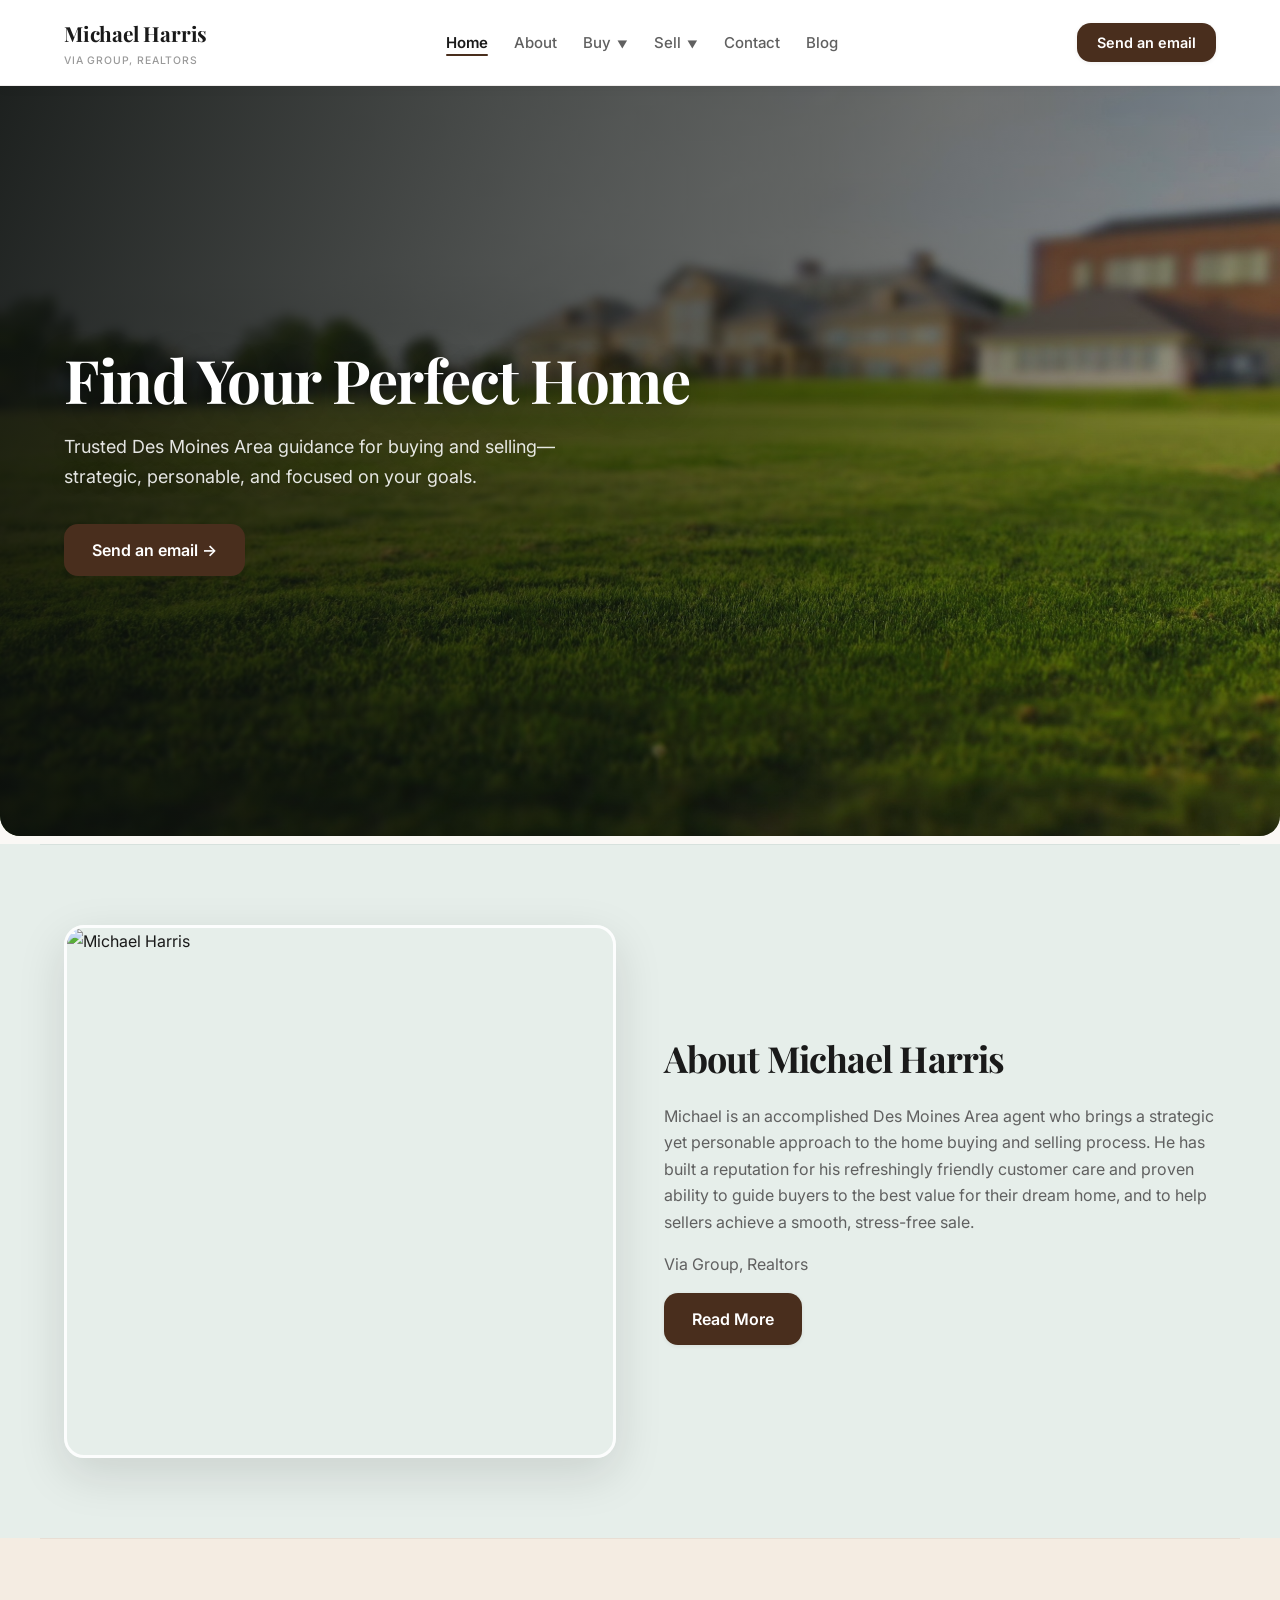
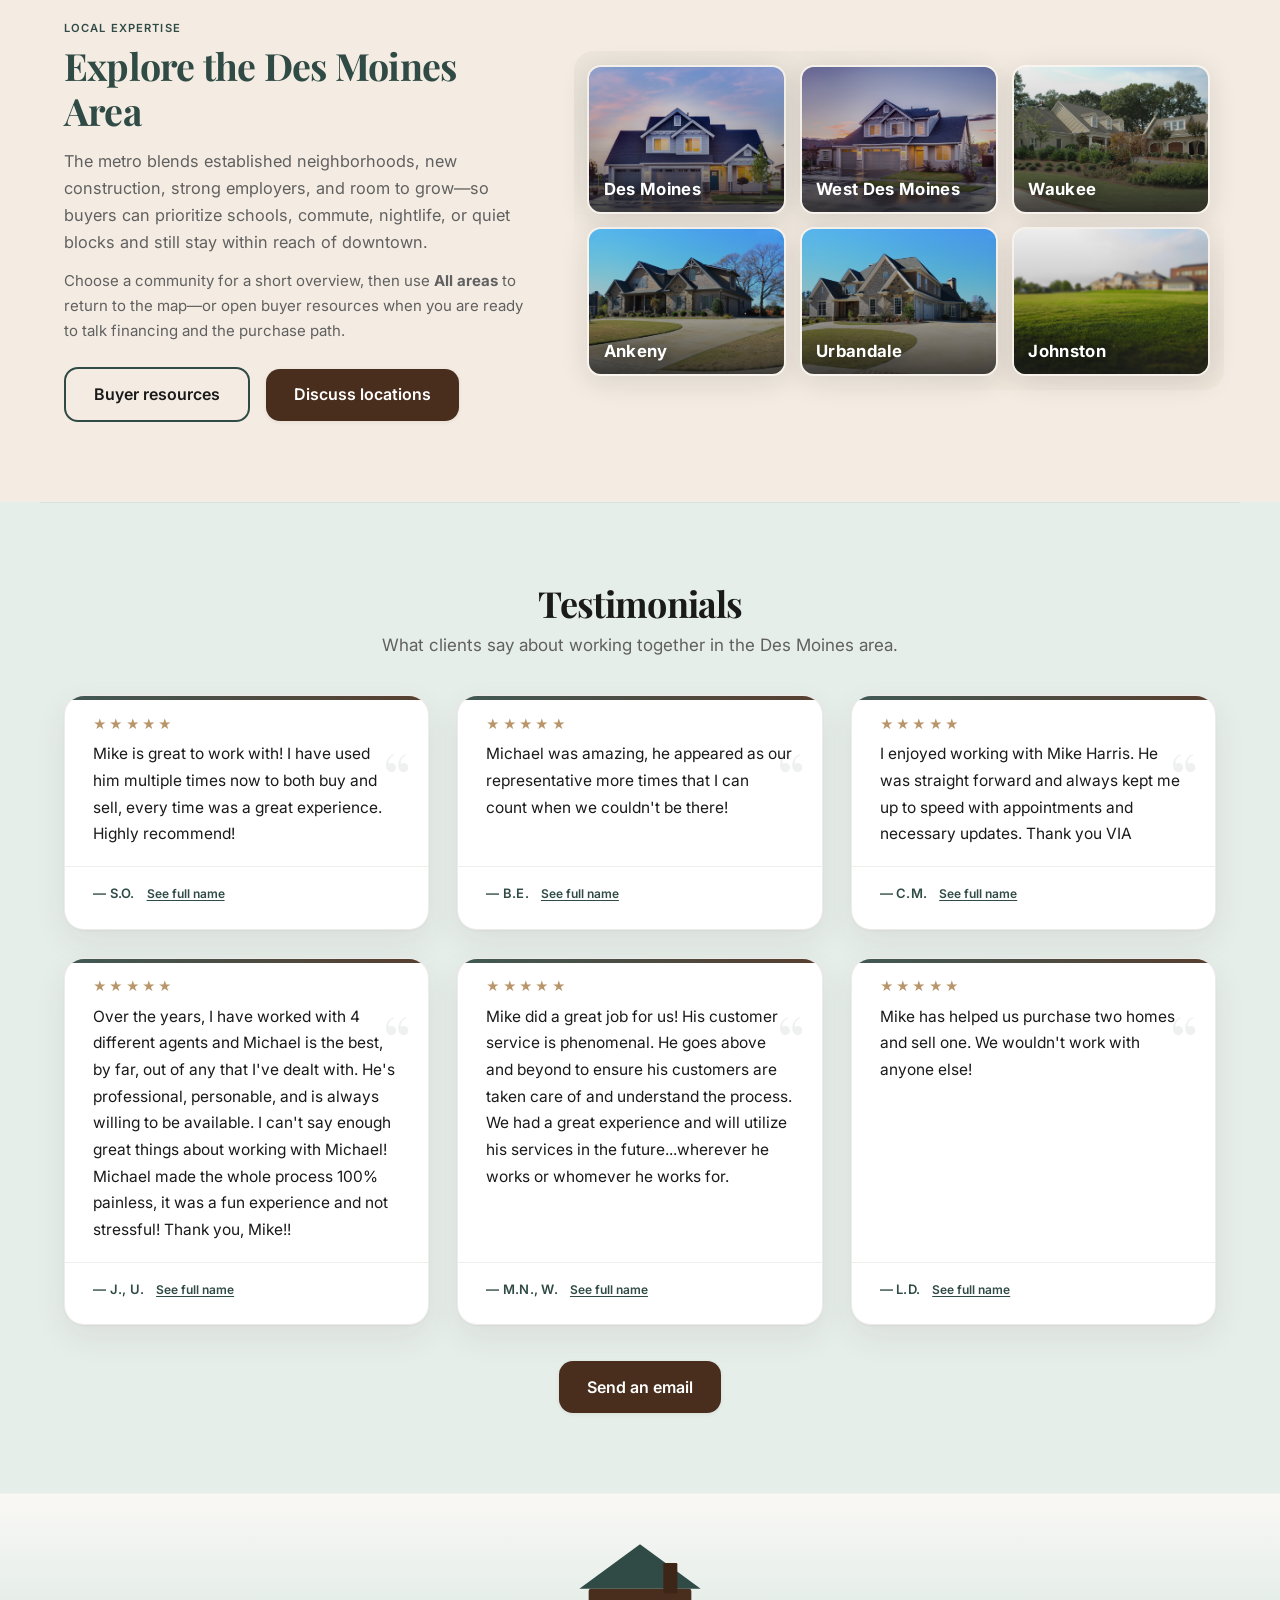
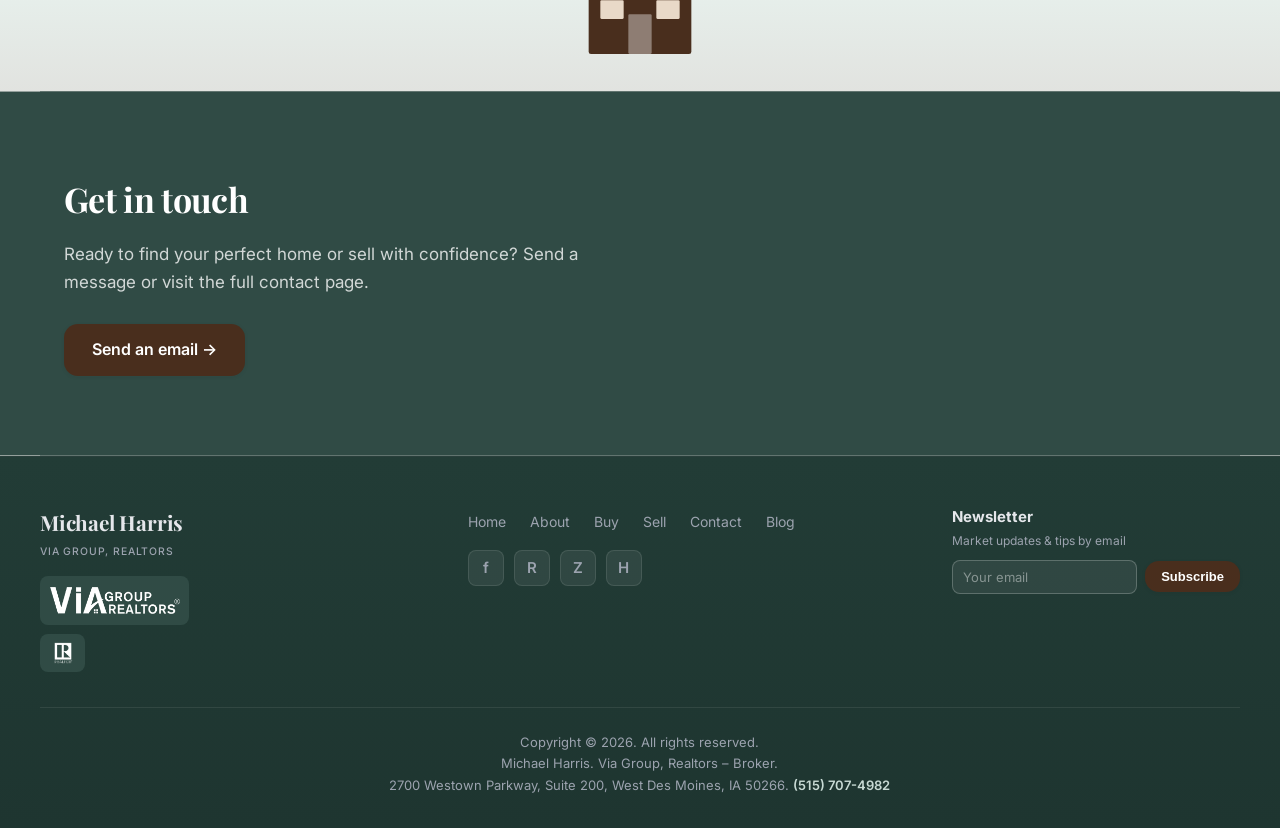
==== commit e3080c5f: "Add buyer/seller guide tabs, Des Moines area explorer, and site updates - Buy/Sell: new interactive " ====
--- a/index.html
+++ b/index.html
@@ -20,8 +20,8 @@
       <ul id="primary-nav" class="nav-links">
         <li><a href="index.html">Home</a></li>
         <li><a href="about.html">About</a></li>
-        <li><a href="buy.html">Buy</a></li>
-        <li><a href="sell.html">Sell</a></li>
+        <li class="nav-has-dropdown"><a href="buy.html">Buy <span class="nav-chevron" aria-hidden="true">&#9660;</span></a><ul class="nav-dropdown"><li><a href="buy.html#buying-process">Buying Process</a></li><li><a href="buy.html#buyers-resources">Buyer Resources</a></li></ul></li>
+        <li class="nav-has-dropdown"><a href="sell.html">Sell <span class="nav-chevron" aria-hidden="true">&#9660;</span></a><ul class="nav-dropdown"><li><a href="sell.html#home-valuation">Home Valuation</a></li><li><a href="sell.html#selling-process">Selling Process</a></li><li><a href="sell.html#marketing-strategy">Marketing Strategy</a></li></ul></li>
         <li><a href="contact.html">Contact</a></li>
         <li><a href="blog.html">Blog</a></li>
       </ul>
@@ -42,7 +42,6 @@
         <p>Trusted Des Moines Area guidance for buying and selling—strategic, personable, and focused on your goals.</p>
         <div class="btn-group">
           <a href="contact.html" class="btn btn-arrow" data-contact-modal-open>Send an email</a>
-          <a href="buy.html" class="btn-outline">Buying</a>
         </div>
       </div>
     </section>
@@ -56,47 +55,86 @@
         <div>
           <h2 class="section-title">About Michael Harris</h2>
           <p>Michael is an accomplished Des Moines Area agent who brings a strategic yet personable approach to the home buying and selling process. He has built a reputation for his refreshingly friendly customer care and proven ability to guide buyers to the best value for their dream home, and to help sellers achieve a smooth, stress-free sale.</p>
-          <p><strong>22 years of experience</strong> · <strong>5.0</strong> rating · Via Group, Realtors</p>
+          <p>Via Group, Realtors</p>
           <a href="about.html" class="btn">Read More</a>
         </div>
       </div>
     </section>
 
-    <!-- Local homes gallery -->
-    <section class="section-home-mosaic" aria-labelledby="mosaic-heading">
-      <h2 id="mosaic-heading" class="section-title section-title--center">Homes across the Des Moines metro</h2>
-      <p class="section-intro section-intro--narrow section-intro--mb-sm">A sample of the styles and neighborhoods buyers explore when they work with a local expert.</p>
-      <ul class="photo-mosaic-grid">
-        <li>
-          <figure>
-            <img src="images/home1.jpg" alt="Traditional two-story home with front yard" width="800" height="600" loading="lazy">
-          </figure>
-        </li>
-        <li>
-          <figure>
-            <img src="images/home2.jpg" alt="Residential home with attached garage and landscaping" width="800" height="600" loading="lazy">
-          </figure>
-        </li>
-        <li>
-          <figure>
-            <img src="images/home3.jpg" alt="Suburban home exterior with driveway" width="800" height="600" loading="lazy">
-          </figure>
-        </li>
-        <li>
-          <figure>
-            <img src="images/home4.jpg" alt="Modern style home with clean curb appeal" width="800" height="600" loading="lazy">
-          </figure>
-        </li>
-      </ul>
-    </section>
-
-    <!-- Affiliations -->
-    <section class="section-band-affiliations" aria-labelledby="affiliations-heading">
-      <h2 id="affiliations-heading" class="section-title section-title--center">Affiliations</h2>
-      <p class="section-intro section-intro--narrow section-intro--mb-sm">Brokered by Via Group, Realtors · Member, National Association of Realtors®</p>
-      <div class="affiliations-logos">
-        <img src="images/Vialogo1.jfif" alt="Via Group, Realtors" loading="lazy">
-        <img src="images/NARlogo2.jpg" alt="National Association of Realtors" loading="lazy">
+    <section class="dm-areas-section" id="des-moines-areas" aria-labelledby="dm-areas-heading">
+      <div class="dm-areas-inner">
+        <div class="dm-areas-split">
+          <div class="dm-areas-copy">
+            <p class="section-label">Local expertise</p>
+            <h2 id="dm-areas-heading" class="dm-areas-heading">Explore the Des Moines Area</h2>
+            <p class="dm-areas-lead">The metro blends established neighborhoods, new construction, strong employers, and room to grow—so buyers can prioritize schools, commute, nightlife, or quiet blocks and still stay within reach of downtown.</p>
+            <p class="dm-areas-lead dm-areas-lead--secondary">Choose a community for a short overview, then use <strong>All areas</strong> to return to the map—or open buyer resources when you are ready to talk financing and the purchase path.</p>
+            <div class="dm-areas-cta">
+              <a href="buy.html#buyers-resources" class="btn-outline">Buyer resources</a>
+              <a href="contact.html" class="btn" data-contact-modal-open>Discuss locations</a>
+            </div>
+          </div>
+          <div class="dm-areas-grid-wrap">
+            <ul class="dm-areas-grid" id="dm-areas-grid" aria-label="Greater Des Moines communities">
+              <li>
+                <button type="button" class="dm-area-card" data-area="des-moines" aria-expanded="false" aria-controls="dm-area-detail-panel">
+                  <span class="visually-hidden">Show overview for Des Moines</span>
+                  <img class="dm-area-card__img" src="images/pexels-house-1836070_1920.jpg" alt="" width="640" height="480" loading="lazy">
+                  <span class="dm-area-card__overlay" aria-hidden="true"></span>
+                  <span class="dm-area-card__label">Des Moines</span>
+                </button>
+              </li>
+              <li>
+                <button type="button" class="dm-area-card" data-area="west-des-moines" aria-expanded="false" aria-controls="dm-area-detail-panel">
+                  <span class="visually-hidden">Show overview for West Des Moines</span>
+                  <img class="dm-area-card__img" src="images/pexels-house-1867187_1920.jpg" alt="" width="640" height="480" loading="lazy">
+                  <span class="dm-area-card__overlay" aria-hidden="true"></span>
+                  <span class="dm-area-card__label">West Des Moines</span>
+                </button>
+              </li>
+              <li>
+                <button type="button" class="dm-area-card" data-area="waukee" aria-expanded="false" aria-controls="dm-area-detail-panel">
+                  <span class="visually-hidden">Show overview for Waukee</span>
+                  <img class="dm-area-card__img" src="images/paulbr75-new-home-2416180_1920.jpg" alt="" width="640" height="480" loading="lazy">
+                  <span class="dm-area-card__overlay" aria-hidden="true"></span>
+                  <span class="dm-area-card__label">Waukee</span>
+                </button>
+              </li>
+              <li>
+                <button type="button" class="dm-area-card" data-area="ankeny" aria-expanded="false" aria-controls="dm-area-detail-panel">
+                  <span class="visually-hidden">Show overview for Ankeny</span>
+                  <img class="dm-area-card__img" src="images/paulbr75-new-home-2419999_1920.jpg" alt="" width="640" height="480" loading="lazy">
+                  <span class="dm-area-card__overlay" aria-hidden="true"></span>
+                  <span class="dm-area-card__label">Ankeny</span>
+                </button>
+              </li>
+              <li>
+                <button type="button" class="dm-area-card" data-area="urbandale" aria-expanded="false" aria-controls="dm-area-detail-panel">
+                  <span class="visually-hidden">Show overview for Urbandale</span>
+                  <img class="dm-area-card__img" src="images/paulbr75-luxury-home-2409518_1920.jpg" alt="" width="640" height="480" loading="lazy">
+                  <span class="dm-area-card__overlay" aria-hidden="true"></span>
+                  <span class="dm-area-card__label">Urbandale</span>
+                </button>
+              </li>
+              <li>
+                <button type="button" class="dm-area-card" data-area="johnston" aria-expanded="false" aria-controls="dm-area-detail-panel">
+                  <span class="visually-hidden">Show overview for Johnston</span>
+                  <img class="dm-area-card__img" src="images/home_hero.jpg" alt="" width="640" height="480" loading="lazy">
+                  <span class="dm-area-card__overlay" aria-hidden="true"></span>
+                  <span class="dm-area-card__label">Johnston</span>
+                </button>
+              </li>
+            </ul>
+            <div class="dm-areas-detail" id="dm-area-detail-panel" role="region" aria-labelledby="dm-area-detail-title" hidden aria-hidden="true">
+              <button type="button" class="dm-areas-detail__back"><span class="dm-areas-detail__back-icon" aria-hidden="true">←</span> All areas</button>
+              <h3 id="dm-area-detail-title" class="dm-areas-detail__title"></h3>
+              <div class="dm-areas-detail__body"></div>
+              <div class="dm-areas-detail__actions">
+                <a href="contact.html" class="btn" data-contact-modal-open>Discuss this area</a>
+              </div>
+            </div>
+          </div>
+        </div>
       </div>
     </section>
 
@@ -109,37 +147,73 @@
           <div class="testimonial-card__accent" aria-hidden="true"></div>
           <p class="testimonial-card__stars" aria-hidden="true">★★★★★</p>
           <p class="testimonial-quote">Mike is great to work with! I have used him multiple times now to both buy and sell, every time was a great experience. Highly recommend!</p>
-          <cite class="testimonial-author">— Steven Oldfather</cite>
+          <div class="testimonial-attribution">
+            <span class="testimonial-author-abbr">— S.O.</span>
+            <details class="testimonial-name-toggle">
+              <summary>See full name</summary>
+              <cite class="testimonial-author testimonial-author--full">Steven Oldfather</cite>
+            </details>
+          </div>
         </article>
         <article class="testimonial-card">
           <div class="testimonial-card__accent" aria-hidden="true"></div>
           <p class="testimonial-card__stars" aria-hidden="true">★★★★★</p>
           <p class="testimonial-quote">Michael was amazing, he appeared as our representative more times that I can count when we couldn't be there!</p>
-          <cite class="testimonial-author">— Brooke Edmiston</cite>
+          <div class="testimonial-attribution">
+            <span class="testimonial-author-abbr">— B.E.</span>
+            <details class="testimonial-name-toggle">
+              <summary>See full name</summary>
+              <cite class="testimonial-author testimonial-author--full">Brooke Edmiston</cite>
+            </details>
+          </div>
         </article>
         <article class="testimonial-card">
           <div class="testimonial-card__accent" aria-hidden="true"></div>
           <p class="testimonial-card__stars" aria-hidden="true">★★★★★</p>
           <p class="testimonial-quote">I enjoyed working with Mike Harris. He was straight forward and always kept me up to speed with appointments and necessary updates. Thank you VIA</p>
-          <cite class="testimonial-author">— Concetta Morales</cite>
+          <div class="testimonial-attribution">
+            <span class="testimonial-author-abbr">— C.M.</span>
+            <details class="testimonial-name-toggle">
+              <summary>See full name</summary>
+              <cite class="testimonial-author testimonial-author--full">Concetta Morales</cite>
+            </details>
+          </div>
         </article>
         <article class="testimonial-card">
           <div class="testimonial-card__accent" aria-hidden="true"></div>
           <p class="testimonial-card__stars" aria-hidden="true">★★★★★</p>
           <p class="testimonial-quote">Over the years, I have worked with 4 different agents and Michael is the best, by far, out of any that I've dealt with. He's professional, personable, and is always willing to be available. I can't say enough great things about working with Michael! Michael made the whole process 100% painless, it was a fun experience and not stressful! Thank you, Mike!!</p>
-          <cite class="testimonial-author">— Jolie, Urbandale</cite>
+          <div class="testimonial-attribution">
+            <span class="testimonial-author-abbr">— J., U.</span>
+            <details class="testimonial-name-toggle">
+              <summary>See full name</summary>
+              <cite class="testimonial-author testimonial-author--full">Jolie, Urbandale</cite>
+            </details>
+          </div>
         </article>
         <article class="testimonial-card">
           <div class="testimonial-card__accent" aria-hidden="true"></div>
           <p class="testimonial-card__stars" aria-hidden="true">★★★★★</p>
           <p class="testimonial-quote">Mike did a great job for us! His customer service is phenomenal. He goes above and beyond to ensure his customers are taken care of and understand the process. We had a great experience and will utilize his services in the future...wherever he works or whomever he works for.</p>
-          <cite class="testimonial-author">— Mike Nagl, Waukee</cite>
+          <div class="testimonial-attribution">
+            <span class="testimonial-author-abbr">— M.N., W.</span>
+            <details class="testimonial-name-toggle">
+              <summary>See full name</summary>
+              <cite class="testimonial-author testimonial-author--full">Mike Nagl, Waukee</cite>
+            </details>
+          </div>
         </article>
         <article class="testimonial-card">
           <div class="testimonial-card__accent" aria-hidden="true"></div>
           <p class="testimonial-card__stars" aria-hidden="true">★★★★★</p>
           <p class="testimonial-quote">Mike has helped us purchase two homes and sell one. We wouldn't work with anyone else!</p>
-          <cite class="testimonial-author">— Larry Dempsey, Des Moines, IA</cite>
+          <div class="testimonial-attribution">
+            <span class="testimonial-author-abbr">— L.D.</span>
+            <details class="testimonial-name-toggle">
+              <summary>See full name</summary>
+              <cite class="testimonial-author testimonial-author--full">Larry Dempsey, Des Moines, IA</cite>
+            </details>
+          </div>
         </article>
       </div>
       <div class="testimonials-section__cta">
@@ -174,8 +248,8 @@
         <div class="logo">Michael Harris</div>
         <div class="logo-tagline">Via Group, Realtors</div>
         <div class="footer-logos">
-          <img src="images/Vialogo1.jfif" alt="Via Group, Realtors" class="footer-logo" loading="lazy">
-          <img src="images/NARlogo2.jpg" alt="National Association of Realtors" class="footer-logo" loading="lazy">
+          <span class="footer-logo-wrap"><img src="images/logo-white.png" alt="Via Group, Realtors" loading="lazy"></span>
+          <span class="footer-logo-wrap"><img src="images/nar_membershipmark_black.png" alt="National Association of Realtors" class="nar-logo" loading="lazy"></span>
         </div>
       </div>
       <nav class="footer-mid" aria-label="Footer">
@@ -188,10 +262,10 @@
           <li><a href="blog.html">Blog</a></li>
         </ul>
         <div class="footer-social" aria-label="Social profiles">
-          <a href="https://www.facebook.com/MichaelHarrisHomes" target="_blank" rel="noopener" aria-label="Facebook">f</a>
-          <a href="https://www.realtor.com/realestateagents/56b3495d89a68901006cc687" target="_blank" rel="noopener" aria-label="Realtor.com Profile">R</a>
-          <a href="https://www.zillow.com/profile/michael%20harris3" target="_blank" rel="noopener" aria-label="Zillow Profile">Z</a>
-          <a href="https://www.homes.com/real-estate-agents/michael-harris/2wdrwqc/" target="_blank" rel="noopener" aria-label="Homes.com Profile">H</a>
+          <a href="https://www.facebook.com/MichaelHarrisHomes" rel="noopener" aria-label="Facebook">f</a>
+          <a href="https://www.realtor.com/realestateagents/56b3495d89a68901006cc687" rel="noopener" aria-label="Realtor.com Profile">R</a>
+          <a href="https://www.zillow.com/profile/michael%20harris3" rel="noopener" aria-label="Zillow Profile">Z</a>
+          <a href="https://www.homes.com/real-estate-agents/michael-harris/2wdrwqc/" rel="noopener" aria-label="Homes.com Profile">H</a>
         </div>
       </nav>
       <div class="footer-newsletter" aria-labelledby="footer-newsletter-heading">
--- a/css/styles.css
+++ b/css/styles.css
@@ -1,6 +1,6 @@
 /* Michael Harris — Real Estate */
 :root {
-  --site-hero-height: 620px;
+  --site-hero-height: 750px;
   /* rem-only horizontal padding so zoom does not rescale padding like vw does */
   --site-hero-padding-x: 1.75rem;
   --dark: #1a1a1a;
@@ -153,6 +153,68 @@
   transform: scaleX(1);
 }
 
+/* Active nav link */
+.nav-links > li > a.nav-active {
+  color: var(--dark);
+  font-weight: 600;
+}
+.nav-links > li > a.nav-active::after {
+  transform: scaleX(1);
+}
+
+/* Dropdown — scoped to primary nav only */
+.nav-links .nav-has-dropdown {
+  position: relative;
+}
+.nav-chevron {
+  font-size: 0.65rem;
+  display: inline-block;
+  transition: transform var(--transition);
+  margin-left: 0.15rem;
+}
+.nav-links .nav-has-dropdown:hover .nav-chevron,
+.nav-links .nav-has-dropdown:focus-within .nav-chevron {
+  transform: rotate(180deg);
+}
+.nav-links .nav-dropdown {
+  position: absolute;
+  top: calc(100% + 0.35rem);
+  left: 0;
+  min-width: 180px;
+  background: #fff;
+  border-radius: var(--radius-md);
+  box-shadow: var(--shadow-md);
+  list-style: none;
+  padding: 0.4rem 0;
+  opacity: 0;
+  visibility: hidden;
+  transform: translateY(-6px);
+  transition: opacity var(--transition), transform var(--transition), visibility var(--transition);
+  z-index: 200;
+}
+.nav-links .nav-has-dropdown:hover .nav-dropdown,
+.nav-links .nav-has-dropdown:focus-within .nav-dropdown {
+  opacity: 1;
+  visibility: visible;
+  transform: translateY(0);
+}
+.nav-links .nav-dropdown a {
+  display: block;
+  padding: 0.45rem 1rem;
+  color: var(--gray);
+  font-size: 0.875rem;
+  font-weight: 500;
+  white-space: nowrap;
+  border-radius: 0;
+}
+.nav-links .nav-dropdown a::after {
+  display: none !important;
+}
+.nav-links .nav-dropdown a:hover {
+  color: var(--accent);
+  background: var(--surface);
+}
+
 /* Hamburger */
 .hamburger {
   display: none;
@@ -291,18 +353,311 @@
   padding: var(--section-spacing) 1.5rem;
 }
 
-main > section:nth-of-type(2n):not(.hero):not(.cta-section-left):not(.newsletter-section):not(.section-band-affiliations):not(.section-listings) {
+main > section:nth-of-type(2n):not(.hero):not(.cta-section-left):not(.newsletter-section):not(.section-listings) {
   background: var(--section-band-cool);
   box-shadow: 0 0 0 100vmax var(--section-band-cool);
   clip-path: inset(0 -100vmax);
   border-top: 1px solid rgba(48, 75, 69, 0.08);
 }
 
-main > section:nth-of-type(2n + 1):not(.hero):not(.cta-section-left):not(.newsletter-section):not(.section-band-affiliations):not(.section-listings) {
+main > section:nth-of-type(2n + 1):not(.hero):not(.cta-section-left):not(.newsletter-section):not(.section-listings) {
   background: var(--section-band-warm);
   box-shadow: 0 0 0 100vmax var(--section-band-warm);
   clip-path: inset(0 -100vmax);
   border-top: 1px solid rgba(73, 46, 29, 0.07);
+}
+
+main > section.dm-areas-section {
+  background: linear-gradient(165deg, #f8faf9 0%, #f4f0ea 48%, #e8f0ec 100%);
+  box-shadow: 0 0 0 100vmax #e8f0ec;
+  clip-path: inset(0 -100vmax);
+  border-top: 1px solid rgba(48, 75, 69, 0.1);
+}
+
+.dm-areas-inner {
+  max-width: 1160px;
+  margin: 0 auto;
+}
+
+.dm-areas-split {
+  display: grid;
+  grid-template-columns: minmax(260px, 1fr) minmax(0, 1.35fr);
+  gap: 2.5rem 3rem;
+  align-items: center;
+}
+
+.dm-areas-copy .section-label {
+  margin-bottom: 0.35rem;
+}
+
+.dm-areas-heading {
+  font-family: 'Playfair Display', Georgia, serif;
+  font-size: clamp(1.75rem, 4vw, 2.35rem);
+  font-weight: 700;
+  color: var(--teal);
+  letter-spacing: -0.02em;
+  line-height: 1.18;
+  margin-bottom: 1rem;
+}
+
+.dm-areas-lead {
+  color: var(--gray);
+  font-size: 1.02rem;
+  line-height: 1.65;
+  margin-bottom: 0.85rem;
+}
+
+.dm-areas-lead--secondary {
+  font-size: 0.9375rem;
+  margin-bottom: 1.5rem;
+}
+
+.dm-areas-cta {
+  display: flex;
+  flex-wrap: wrap;
+  gap: 0.85rem 1rem;
+  align-items: center;
+}
+
+.dm-areas-grid-wrap {
+  position: relative;
+  border-radius: var(--radius-lg);
+  padding: 0.35rem;
+}
+
+.dm-areas-grid-wrap::before {
+  content: '';
+  position: absolute;
+  inset: -8px;
+  border-radius: inherit;
+  background:
+    radial-gradient(ellipse 120% 80% at 12% 18%, rgba(48, 75, 69, 0.07), transparent 52%),
+    radial-gradient(ellipse 100% 70% at 88% 82%, rgba(73, 46, 29, 0.06), transparent 48%);
+  pointer-events: none;
+  z-index: 0;
+}
+
+.dm-areas-grid {
+  list-style: none;
+  margin: 0;
+  padding: 0;
+  display: grid;
+  grid-template-columns: repeat(3, 1fr);
+  gap: 0.85rem;
+  position: relative;
+  z-index: 1;
+}
+
+.dm-area-card {
+  position: relative;
+  display: block;
+  width: 100%;
+  margin: 0;
+  padding: 0;
+  font: inherit;
+  font-family: inherit;
+  color: #fff;
+  text-align: left;
+  appearance: none;
+  -webkit-appearance: none;
+  background: transparent;
+  cursor: pointer;
+  aspect-ratio: 4 / 3;
+  border-radius: var(--radius-md);
+  overflow: hidden;
+  border: 2px solid rgba(255, 255, 255, 0.4);
+  box-shadow: 0 6px 28px rgba(26, 26, 26, 0.12);
+  transition: transform var(--transition), box-shadow var(--transition), border-color var(--transition);
+}
+
+.dm-areas-grid > li {
+  min-width: 0;
+}
+
+.dm-area-card:hover,
+.dm-area-card:focus-visible {
+  transform: translateY(-4px);
+  box-shadow: 0 14px 40px rgba(26, 26, 26, 0.18);
+  border-color: rgba(255, 255, 255, 0.65);
+}
+
+.dm-area-card:focus-visible {
+  outline: 2px solid var(--teal);
+  outline-offset: 3px;
+}
+
+.dm-area-card__img {
+  width: 100%;
+  height: 100%;
+  object-fit: cover;
+  transition: transform 0.45s ease;
+}
+
+.dm-area-card:hover .dm-area-card__img,
+.dm-area-card:focus-visible .dm-area-card__img {
+  transform: scale(1.06);
+}
+
+.dm-area-card__overlay {
+  position: absolute;
+  inset: 0;
+  background: linear-gradient(to top, rgba(26, 26, 26, 0.82) 0%, rgba(26, 26, 26, 0.28) 48%, rgba(26, 26, 26, 0.08) 100%);
+  transition: background var(--transition);
+  pointer-events: none;
+}
+
+.dm-area-card:hover .dm-area-card__overlay,
+.dm-area-card:focus-visible .dm-area-card__overlay {
+  background: linear-gradient(to top, rgba(48, 75, 69, 0.88) 0%, rgba(26, 26, 26, 0.32) 50%, rgba(26, 26, 26, 0.1) 100%);
+}
+
+.dm-area-card__label {
+  position: absolute;
+  left: 0.9rem;
+  right: 0.9rem;
+  bottom: 0.75rem;
+  font-family: 'Inter', system-ui, sans-serif;
+  font-size: 1.05rem;
+  font-weight: 700;
+  letter-spacing: 0.02em;
+  text-shadow: 0 1px 14px rgba(0, 0, 0, 0.5);
+  z-index: 1;
+  line-height: 1.25;
+}
+
+.dm-areas-grid-wrap--detail-open .dm-areas-grid {
+  display: none;
+}
+
+.dm-areas-grid-wrap--detail-open::before {
+  opacity: 0.35;
+}
+
+.dm-areas-detail {
+  background: #fff;
+  border: 2px solid #e0dbd4;
+  border-radius: var(--radius-lg);
+  padding: 1.35rem 1.5rem 1.6rem;
+  box-shadow: 0 8px 36px rgba(26, 26, 26, 0.08);
+  min-height: 12rem;
+}
+
+.dm-areas-detail__back {
+  display: inline-flex;
+  align-items: center;
+  gap: 0.35rem;
+  margin-bottom: 1rem;
+  padding: 0.4rem 0.65rem 0.4rem 0;
+  font-size: 0.9rem;
+  font-weight: 600;
+  color: var(--teal);
+  background: transparent;
+  border: none;
+  cursor: pointer;
+  font-family: inherit;
+  transition: color var(--transition);
+}
+
+.dm-areas-detail__back:hover,
+.dm-areas-detail__back:focus-visible {
+  color: var(--teal-hover);
+  text-decoration: underline;
+}
+
+.dm-areas-detail__back:focus-visible {
+  outline: 2px solid var(--teal);
+  outline-offset: 3px;
+  border-radius: var(--radius-sm);
+}
+
+.dm-areas-detail__back-icon {
+  font-size: 1.1rem;
+  line-height: 1;
+}
+
+.dm-areas-detail__title {
+  font-family: 'Playfair Display', Georgia, serif;
+  font-size: 1.65rem;
+  font-weight: 700;
+  color: var(--teal);
+  margin-bottom: 0.85rem;
+  letter-spacing: -0.02em;
+}
+
+.dm-areas-detail__body {
+  color: var(--gray);
+  font-size: 0.975rem;
+  line-height: 1.65;
+}
+
+.dm-areas-detail__body > p {
+  margin-bottom: 0.85rem;
+}
+
+.dm-areas-detail__body > p:last-of-type {
+  margin-bottom: 0;
+}
+
+.dm-areas-detail__list {
+  margin: 0.85rem 0 0;
+  padding-left: 1.2rem;
+  color: var(--gray);
+  font-size: 0.9375rem;
+  line-height: 1.55;
+}
+
+.dm-areas-detail__list li {
+  margin-bottom: 0.4rem;
+}
+
+.dm-areas-detail__actions {
+  margin-top: 1.5rem;
+  padding-top: 1.25rem;
+  border-top: 1px solid rgba(48, 75, 69, 0.12);
+}
+
+@media (max-width: 960px) {
+  .dm-areas-split {
+    grid-template-columns: 1fr;
+    text-align: center;
+  }
+
+  .dm-areas-copy .section-label {
+    text-align: center;
+  }
+
+  .dm-areas-cta {
+    justify-content: center;
+  }
+}
+
+@media (max-width: 640px) {
+  .dm-areas-grid {
+    grid-template-columns: repeat(2, 1fr);
+  }
+}
+
+@media (max-width: 400px) {
+  .dm-areas-grid {
+    grid-template-columns: 1fr;
+  }
+}
+
+@media (prefers-reduced-motion: reduce) {
+  .dm-area-card,
+  .dm-area-card__img {
+    transition: none;
+  }
+
+  .dm-area-card:hover,
+  .dm-area-card:focus-visible {
+    transform: none;
+  }
+
+  .dm-area-card:hover .dm-area-card__img,
+  .dm-area-card:focus-visible .dm-area-card__img {
+    transform: none;
+  }
 }
 
 .section-title {
@@ -339,13 +694,6 @@
 .text-muted-paragraph {
   color: var(--gray);
   margin-bottom: 1rem;
-}
-
-main > section.section-band-affiliations {
-  padding: var(--section-spacing) 1.5rem;
-  background: #f7f9f8;
-  box-shadow: 0 0 0 100vmax #f7f9f8;
-  clip-path: inset(0 -100vmax);
 }
 
 main > section.section-listings {
@@ -513,14 +861,14 @@
 }
 
 .site-hero .btn-outline {
-  border-color: rgba(255, 255, 255, 0.8);
-  color: #fff;
+  border-color: rgba(255, 255, 255, 0.8) !important;
+  color: #fff !important;
 }
 
 .site-hero .btn-outline:hover {
-  background: rgba(255, 255, 255, 0.14);
-  color: #fff;
-  border-color: #fff;
+  background: rgba(255, 255, 255, 0.14) !important;
+  color: #fff !important;
+  border-color: #fff !important;
   box-shadow: 0 4px 20px rgba(0, 0, 0, 0.25);
 }
 
@@ -545,10 +893,6 @@
 .about-page-intro {
   grid-template-columns: minmax(200px, 280px) 1fr;
   align-items: start;
-}
-
-.about-page-intro .about-stats-grid {
-  grid-column: 1 / -1;
 }
 
 .about-headshot-wrap {
@@ -654,17 +998,55 @@
   z-index: 1;
 }
 
-.testimonial-card .testimonial-author {
-  display: block;
+.testimonial-attribution {
+  margin-top: auto;
+  padding: 1rem var(--card-pad-x) 0;
+  border-top: 1px solid rgba(73, 46, 29, 0.08);
+  display: flex;
+  flex-wrap: wrap;
+  align-items: baseline;
+  gap: 0.35rem 0.75rem;
+}
+
+.testimonial-author-abbr {
   font-size: 0.8125rem;
   font-weight: 600;
   font-style: normal;
   color: var(--teal);
-  margin: 0;
-  padding: 1rem var(--card-pad-x) 0;
-  border-top: 1px solid rgba(73, 46, 29, 0.08);
   letter-spacing: 0.02em;
-  text-transform: none;
+}
+
+.testimonial-name-toggle {
+  font-size: 0.75rem;
+  color: var(--gray);
+}
+
+.testimonial-name-toggle summary {
+  cursor: pointer;
+  list-style: none;
+  color: var(--teal);
+  font-weight: 600;
+  text-decoration: underline;
+  text-underline-offset: 2px;
+}
+
+.testimonial-name-toggle summary::-webkit-details-marker {
+  display: none;
+}
+
+.testimonial-name-toggle .testimonial-author--full {
+  display: block;
+  margin-top: 0.4rem;
+  padding: 0;
+  border: none;
+  font-size: 0.8125rem;
+  font-weight: 600;
+  font-style: normal;
+  color: var(--dark);
+}
+
+.testimonial-name-toggle .testimonial-author--full::before {
+  content: '— ';
 }
 
 .testimonials-section__cta {
@@ -810,8 +1192,8 @@
   max-width: 1200px;
   margin: 0 auto;
   display: grid;
-  grid-template-columns: minmax(0, 1.15fr) auto minmax(12.5rem, 18rem);
-  gap: 2rem 2.75rem;
+  grid-template-columns: minmax(0, 1fr) minmax(13rem, 1.15fr) minmax(12.5rem, 18rem);
+  gap: 2rem clamp(2rem, 4vw, 3.5rem);
   align-items: start;
 }
 
@@ -824,41 +1206,49 @@
   margin-top: 0.25rem;
 }
 
+.footer-brand {
+  min-width: 0;
+}
+
 .footer-logos {
   display: flex;
+  flex-direction: column;
+  align-items: flex-start;
+  gap: 0.55rem;
+  margin-top: 1rem;
+}
+
+.footer-logo-wrap {
+  display: inline-flex;
   align-items: center;
-  gap: 1.25rem;
-  margin-top: 1.25rem;
-  flex-wrap: wrap;
-}
-
-.footer-logo {
+  justify-content: center;
+  background: var(--teal);
+  border-radius: var(--radius-sm);
+  padding: 0.4rem 0.6rem;
+}
+
+.footer-logo-wrap img {
   height: 36px;
   width: auto;
-  max-width: 120px;
+  max-width: 130px;
   object-fit: contain;
-  opacity: 0.8;
-  transition: opacity var(--transition);
-}
-
-.footer-logo:hover {
-  opacity: 1;
-}
-
-.affiliations-logos {
-  display: flex;
-  align-items: center;
-  justify-content: center;
-  gap: 3rem;
-  flex-wrap: wrap;
-  margin-top: 1.5rem;
-}
-
-.affiliations-logos img {
-  height: 52px;
-  width: auto;
-  max-width: 180px;
-  object-fit: contain;
+  display: block;
+}
+
+.footer-logo-wrap img.nar-logo {
+  filter: brightness(0) invert(1);
+  height: 26px;
+  max-width: 56px;
+}
+
+.footer-logo-wrap--lg {
+  padding: 0.75rem 1.25rem;
+  border-radius: var(--radius-md);
+}
+
+.footer-logo-wrap--lg img {
+  height: 44px;
+  max-width: 160px;
 }
 
 .footer-mid {
@@ -867,6 +1257,8 @@
   align-items: flex-start;
   gap: 1rem;
   padding-top: 0.2rem;
+  min-width: 0;
+  justify-self: start;
 }
 
 .footer-links {
@@ -1064,12 +1456,6 @@
   margin-bottom: 0;
 }
 
-.about-stats-grid {
-  display: grid;
-  grid-template-columns: repeat(2, 1fr);
-  gap: 1rem;
-}
-
 .about-details-inner {
   display: grid;
   grid-template-columns: repeat(auto-fit, minmax(240px, 1fr));
@@ -1104,16 +1490,6 @@
   left: 0;
   font-weight: 700;
   color: var(--accent);
-}
-
-.areas-served-text {
-  max-width: 900px;
-  margin: 0 auto;
-  padding: 0 1.5rem;
-  font-size: 0.9375rem;
-  color: var(--gray);
-  line-height: 1.8;
-  text-align: center;
 }
 
 /* ── PROCESS STEPS ─────────────────────── */
@@ -1185,36 +1561,6 @@
   color: var(--teal);
   text-transform: uppercase;
   margin-bottom: 0.5rem;
-}
-
-/* ── DATA STATS ────────────────────────── */
-.data-stats-grid {
-  display: grid;
-  grid-template-columns: repeat(2, 1fr);
-  gap: 1rem;
-}
-
-.data-stat-card {
-  padding: 1.5rem;
-  background: var(--white);
-  border-radius: var(--radius-md);
-  border: 1px solid rgba(73, 46, 29, 0.07);
-  box-shadow: var(--shadow-sm);
-  text-align: center;
-}
-
-.data-stat-card .num {
-  font-size: 2rem;
-  font-weight: 700;
-  color: var(--teal);
-  font-family: 'Playfair Display', Georgia, serif;
-  letter-spacing: -0.02em;
-}
-
-.data-stat-card p {
-  font-size: 0.8125rem;
-  color: var(--gray);
-  margin-top: 0.375rem;
 }
 
 /* ── BUYERS RESOURCES ──────────────────── */
@@ -1414,25 +1760,41 @@
   border-color: rgba(48, 75, 69, 0.25);
 }
 
-.contact-modal {
+/* Contact “modal” is a fixed div overlay (not <dialog>) — works in embedded previews where showModal/top-layer breaks */
+.contact-modal--root {
+  display: none;
+  position: fixed;
+  inset: 0;
+  z-index: 10050;
   margin: 0;
   padding: 1.25rem;
   border: none;
   width: 100%;
   max-width: 100%;
+  box-sizing: border-box;
   background: transparent;
-  box-sizing: border-box;
-}
-
-.contact-modal[open] {
-  display: flex;
   align-items: center;
   justify-content: center;
-}
-
-.contact-modal::backdrop {
+  overflow-y: auto;
+  -webkit-overflow-scrolling: touch;
+}
+
+.contact-modal--root.contact-modal--open {
+  display: flex;
+}
+
+.contact-modal__backdrop {
+  position: absolute;
+  inset: 0;
   background: rgba(26, 26, 26, 0.52);
   backdrop-filter: blur(5px);
+}
+
+.contact-modal--root .contact-modal__panel {
+  position: relative;
+  z-index: 1;
+  flex-shrink: 0;
+  margin: auto;
 }
 
 .contact-modal__panel {
@@ -1582,7 +1944,7 @@
     backdrop-filter: none;
   }
 
-  .contact-modal::backdrop {
+  .contact-modal__backdrop {
     backdrop-filter: none;
   }
 }
@@ -1736,56 +2098,6 @@
   margin-top: 0;
 }
 
-/* ── SITE IMAGERY (mosaics, banners) ──── */
-.section-home-mosaic .photo-mosaic-grid {
-  margin-top: 0.5rem;
-}
-
-.photo-mosaic-grid {
-  display: grid;
-  grid-template-columns: repeat(4, 1fr);
-  gap: 1rem;
-  list-style: none;
-  margin: 0;
-  padding: 0;
-}
-
-.photo-mosaic-grid li {
-  margin: 0;
-}
-
-.photo-mosaic-grid figure {
-  margin: 0;
-  height: 100%;
-  aspect-ratio: 4 / 3;
-  border-radius: var(--radius-md);
-  overflow: hidden;
-  box-shadow: var(--shadow-sm);
-  border: 1px solid rgba(73, 46, 29, 0.06);
-}
-
-.photo-mosaic-grid img {
-  width: 100%;
-  height: 100%;
-  object-fit: cover;
-  display: block;
-  transition: transform 0.35s ease;
-}
-
-.photo-mosaic-grid figure:hover img {
-  transform: scale(1.04);
-}
-
-@media (prefers-reduced-motion: reduce) {
-  .photo-mosaic-grid img {
-    transition: none;
-  }
-
-  .photo-mosaic-grid figure:hover img {
-    transform: none;
-  }
-}
-
 .marketing-strategy-inner--with-photo {
   grid-template-columns: minmax(240px, 0.95fr) 1.1fr;
   align-items: start;
@@ -1864,41 +2176,6 @@
   font-size: 0.8125rem;
   color: var(--gray);
   line-height: 1.5;
-}
-
-/* ── RESULTS STATS ─────────────────────── */
-.results-stats-grid {
-  display: grid;
-  grid-template-columns: repeat(4, 1fr);
-  gap: 1.25rem;
-}
-
-.results-stat-card {
-  text-align: center;
-  padding: 2rem 1rem;
-  background: var(--white);
-  border-radius: var(--radius-md);
-  border: 1px solid rgba(73, 46, 29, 0.07);
-  box-shadow: var(--shadow-sm);
-}
-
-.results-stat-card .num {
-  font-size: 2.25rem;
-  font-weight: 700;
-  color: var(--accent);
-  font-family: 'Playfair Display', Georgia, serif;
-  letter-spacing: -0.02em;
-}
-
-.results-stat-card h4 {
-  font-size: 0.875rem;
-  margin: 0.625rem 0 0.375rem;
-  color: var(--dark);
-}
-
-.results-stat-card p {
-  font-size: 0.75rem;
-  color: var(--gray);
 }
 
 /* ── FEATURED BLOG ─────────────────────── */
@@ -2112,6 +2389,7 @@
 }
 
 .valuation-form {
+  position: relative;
   background: var(--white);
   padding: 2rem;
   border-radius: var(--radius-lg);
@@ -2162,6 +2440,46 @@
   padding: 0.9rem;
 }
 
+.valuation-form__hp {
+  position: absolute;
+  width: 1px;
+  height: 1px;
+  padding: 0;
+  margin: -1px;
+  overflow: hidden;
+  clip: rect(0, 0, 0, 0);
+  white-space: nowrap;
+  border: 0;
+}
+
+.valuation-form .valuation-form__fs-msg {
+  margin-top: 0;
+  margin-bottom: 1rem;
+  padding: 0.875rem 1rem;
+  border-radius: var(--radius-md);
+  background: rgba(73, 46, 29, 0.08);
+  color: var(--dark);
+  font-size: 0.9375rem;
+  line-height: 1.5;
+  outline: none;
+}
+
+.valuation-form .valuation-form__fs-msg[data-fs-error=""][data-fs-active] {
+  background: rgba(176, 44, 44, 0.08);
+  border: 1px solid rgba(176, 44, 44, 0.2);
+  color: #5c1a1a;
+}
+
+.valuation-form .valuation-form__fs-msg[data-fs-success][data-fs-active] {
+  background: rgba(48, 75, 69, 0.1);
+  border: 1px solid rgba(48, 75, 69, 0.18);
+  color: var(--dark);
+}
+
+.valuation-form .valuation-form__fs-msg:focus {
+  box-shadow: 0 0 0 2px var(--accent);
+}
+
 /* ── BUY PAGE STATS ────────────────────── */
 .expertise-inner {
   display: grid;
@@ -2213,7 +2531,7 @@
 .contact-quick-facts {
   list-style: none;
   display: grid;
-  grid-template-columns: repeat(4, 1fr);
+  grid-template-columns: repeat(3, 1fr);
   gap: 0;
   margin: 0 0 2.25rem;
   padding: 1.25rem 0;
@@ -2581,6 +2899,12 @@
     margin-bottom: 0.5rem;
   }
 
+  .contact-quick-facts__item:nth-child(3) {
+    grid-column: 1 / -1;
+    border-right: none;
+    padding-top: 0.35rem;
+  }
+
   .cta-section-left .cta-inner {
     margin-left: auto;
     margin-right: auto;
@@ -2603,6 +2927,7 @@
 
   .footer-logos {
     justify-content: center;
+    align-items: center;
   }
 
   .footer-mid {
@@ -2678,20 +3003,7 @@
     min-height: 200px;
   }
 
-  .photo-mosaic-grid {
-    grid-template-columns: repeat(2, 1fr);
-  }
-
   .marketing-cards {
-    grid-template-columns: repeat(2, 1fr);
-  }
-
-  .results-stats-grid {
-    grid-template-columns: repeat(2, 1fr);
-  }
-
-  .data-stats-grid,
-  .about-stats-grid {
     grid-template-columns: repeat(2, 1fr);
   }
 
@@ -2761,20 +3073,32 @@
   .nav-links a::after {
     display: none;
   }
+
+  .nav-links .nav-dropdown {
+    position: static;
+    opacity: 1;
+    visibility: visible;
+    transform: none;
+    box-shadow: none;
+    background: var(--section-band-cool);
+    border-radius: var(--radius-sm);
+    margin: 0.125rem 0 0.25rem 0.75rem;
+    padding: 0.25rem 0;
+    display: none;
+  }
+  .nav-links .nav-has-dropdown.dropdown-open .nav-dropdown {
+    display: block;
+  }
+  .nav-links .nav-dropdown a {
+    padding: 0.5rem 0.75rem;
+    font-size: 0.9rem;
+  }
 }
 
 @media (max-width: 600px) {
-  .photo-mosaic-grid {
-    grid-template-columns: 1fr;
-  }
-
   .process-grid,
   .articles-grid {
     grid-template-columns: 1fr;
-  }
-
-  .results-stats-grid {
-    grid-template-columns: repeat(2, 1fr);
   }
 
   .marketing-cards {
@@ -2810,6 +3134,198 @@
   text-decoration: underline;
 }
 
+/* =====================================================
+   InTouch Blog Feed Overrides
+   ===================================================== */
+
+/* Prevent Bootstrap (loaded by InTouch) from bleeding into site elements */
+.nav-links a { color: var(--gray) !important; text-decoration: none !important; }
+.nav-links a:hover { color: var(--accent) !important; }
+.nav-links a.nav-active { color: var(--dark) !important; }
+.footer-links a { color: #9ca3af !important; text-decoration: none !important; }
+.btn-signup { color: #fff !important; background: var(--accent) !important; }
+.btn { color: #fff !important; background: var(--accent) !important; text-decoration: none !important; }
+.btn-outline { color: var(--dark) !important; background: transparent !important; text-decoration: none !important; }
+
+.blog-feed-section {
+  background: var(--surface);
+  padding: var(--section-spacing) 1.5rem;
+}
+
+.blog-feed-box {
+  max-width: 1160px;
+  margin: 0 auto;
+  background: #fff;
+  border-radius: var(--radius-lg);
+  border: 2px solid #d6cfc6;
+  box-shadow: 0 8px 40px rgba(26, 26, 26, 0.1);
+  padding: 2.5rem 2.5rem 3rem;
+}
+
+.blog-feed-box__header {
+  margin-bottom: 2rem;
+  border-bottom: 1px solid rgba(0,0,0,0.06);
+  padding-bottom: 1.25rem;
+}
+
+.blog-feed-box__header .section-title {
+  margin-bottom: 0.35rem;
+}
+
+.blog-feed-box__header p {
+  color: var(--gray);
+  font-size: 0.9375rem;
+  margin: 0;
+}
+
+/* Blog feed container only — financial app uses the same id on other pages */
+.blog-feed-section #intouch-container {
+  max-width: 100%;
+  margin: 0;
+  padding: 0;
+}
+
+.seller-tools-embed #intouch-container {
+  max-width: 100%;
+  margin: 0;
+}
+
+/* Clean 3-column grid (blog posts only — avoids breaking financial app DOM) */
+.blog-feed-section #dvPosts {
+  display: grid !important;
+  grid-template-columns: repeat(3, 1fr) !important;
+  gap: 1.75rem !important;
+  margin: 0 !important;
+  padding: 0 !important;
+  width: 100% !important;
+  align-items: stretch !important;
+}
+
+.blog-feed-section #dvPosts .col-post {
+  width: 100% !important;
+  max-width: 100% !important;
+  flex: none !important;
+  padding: 0 !important;
+  display: flex !important;
+}
+
+.blog-feed-section #dvPosts .col-post a {
+  display: flex !important;
+  flex-direction: column !important;
+  width: 100% !important;
+  text-decoration: none !important;
+  color: var(--dark) !important;
+  background: var(--surface) !important;
+  border-radius: var(--radius-md) !important;
+  border: 1px solid rgba(0,0,0,0.07) !important;
+  overflow: hidden !important;
+  transition: box-shadow var(--transition), transform var(--transition) !important;
+}
+
+.blog-feed-section #dvPosts .col-post a:hover {
+  box-shadow: var(--shadow-md) !important;
+  transform: translateY(-3px) !important;
+}
+
+.blog-feed-section #dvPosts .col-post .card-img-top {
+  overflow: hidden;
+  flex-shrink: 0;
+  height: 190px;
+}
+
+.blog-feed-section #dvPosts .col-post img {
+  width: 100% !important;
+  height: 100% !important;
+  object-fit: cover !important;
+  display: block !important;
+  transition: transform 0.35s ease !important;
+}
+
+.blog-feed-section #dvPosts .col-post a:hover img {
+  transform: scale(1.04) !important;
+}
+
+.blog-feed-section #dvPosts .col-post [id="ltTitle"] {
+  display: block;
+  font-family: 'Playfair Display', serif;
+  font-size: 1rem;
+  font-weight: 600;
+  color: var(--dark);
+  line-height: 1.4;
+  padding: 1rem 1.1rem 0.3rem;
+}
+
+.blog-feed-section #dvPosts .col-post [id="ltDate"] {
+  display: block;
+  font-size: 0.75rem;
+  color: var(--light-gray);
+  letter-spacing: 0.03em;
+  padding: 0 1.1rem 0.6rem;
+}
+
+.blog-feed-section #dvPosts .col-post [id="ltSummary"] {
+  display: -webkit-box !important;
+  -webkit-line-clamp: 3 !important;
+  -webkit-box-orient: vertical !important;
+  overflow: hidden !important;
+  font-size: 0.85rem;
+  color: var(--gray);
+  line-height: 1.55;
+  padding: 0 1.1rem 1.25rem;
+  margin-top: auto;
+}
+
+/* Hide InTouch search bar (blog feed only — not financial app) */
+.blog-feed-section #intouch-container input[type="search"],
+.blog-feed-section #intouch-container input[type="text"],
+.blog-feed-section #intouch-container .input-group,
+.blog-feed-section #intouch-container [id*="search" i],
+.blog-feed-section #intouch-container [class*="search" i] {
+  display: none !important;
+}
+
+@media (max-width: 900px) {
+  .blog-feed-section #dvPosts {
+    grid-template-columns: repeat(2, 1fr) !important;
+  }
+}
+
+@media (max-width: 560px) {
+  .blog-feed-section #dvPosts {
+    grid-template-columns: 1fr !important;
+  }
+}
+
+.blog-feed-section #btnLoadMore {
+  display: block;
+  margin: 2.5rem auto 0;
+  padding: 0.6rem 2.25rem;
+  background: var(--teal);
+  color: #fff;
+  border: none;
+  border-radius: var(--radius-sm);
+  font-size: 0.9375rem;
+  font-weight: 600;
+  cursor: pointer;
+  transition: background var(--transition);
+}
+
+.blog-feed-section #btnLoadMore:hover {
+  background: var(--teal-hover);
+}
+
+.blog-feed-section #intouch-loading-screen {
+  text-align: center;
+  padding: 4rem 1rem;
+  color: var(--gray);
+}
+
+@media (max-width: 768px) {
+  .blog-feed-box {
+    padding: 1.5rem 1.25rem 2rem;
+  }
+}
+
 .blog-post .meta {
   font-size: 0.875rem;
   color: var(--gray);
@@ -2870,3 +3386,1029 @@
 .blog-post a:hover {
   text-decoration: underline;
 }
+
+/* =====================================================
+   Buyer / Seller Interactive Sections
+   ===================================================== */
+
+.buyer-section {
+  padding: var(--section-spacing) 1.5rem;
+  background: #fff;
+}
+
+.buyer-section--alt {
+  background: var(--surface);
+}
+
+.buyer-section-inner {
+  max-width: 1100px;
+  margin: 0 auto;
+}
+
+.buyer-section__note {
+  text-align: center;
+  font-size: 0.8125rem;
+  color: var(--light-gray);
+  max-width: 580px;
+  margin: 0 auto;
+}
+
+/* -- Down Payment Cards -- */
+.down-payment-grid {
+  display: grid;
+  grid-template-columns: repeat(4, 1fr);
+  gap: 1.25rem;
+  margin: 2.5rem auto 1.5rem;
+}
+
+.down-payment-card {
+  background: #fff;
+  border: 2px solid #e0dbd4;
+  border-radius: var(--radius-md);
+  padding: 2rem 1.25rem 1.75rem;
+  text-align: center;
+  transition: box-shadow var(--transition), transform var(--transition);
+}
+
+.down-payment-card:hover {
+  box-shadow: var(--shadow-md);
+  transform: translateY(-3px);
+}
+
+.down-payment-card--accent {
+  border-color: var(--accent);
+}
+
+.down-payment-card__pct {
+  font-family: 'Playfair Display', serif;
+  font-size: 2.75rem;
+  font-weight: 700;
+  color: var(--accent);
+  line-height: 1;
+  margin-bottom: 0.5rem;
+}
+
+.down-payment-card h3 {
+  font-size: 1rem;
+  font-weight: 700;
+  margin: 0 0 0.65rem;
+}
+
+.down-payment-card p {
+  font-size: 0.85rem;
+  color: var(--gray);
+  margin: 0;
+  line-height: 1.55;
+}
+
+@media (max-width: 900px) {
+  .down-payment-grid { grid-template-columns: repeat(2, 1fr); }
+}
+
+@media (max-width: 500px) {
+  .down-payment-grid { grid-template-columns: 1fr; }
+}
+
+/* -- Credit Score Bars -- */
+.credit-bars {
+  max-width: 700px;
+  margin: 2.5rem auto 0;
+  display: flex;
+  flex-direction: column;
+  gap: 1.75rem;
+}
+
+.credit-bar-label {
+  display: flex;
+  justify-content: space-between;
+  align-items: baseline;
+  margin-bottom: 0.45rem;
+  font-weight: 600;
+  font-size: 0.9375rem;
+}
+
+.credit-bar-pct {
+  font-size: 0.875rem;
+  font-weight: 700;
+  color: var(--accent);
+}
+
+.credit-bar-track {
+  background: #e8e4df;
+  border-radius: 999px;
+  height: 10px;
+  overflow: hidden;
+}
+
+.credit-bar-fill {
+  height: 100%;
+  width: 0;
+  border-radius: 999px;
+  background: var(--accent);
+  transition: width 1.1s cubic-bezier(0.22, 1, 0.36, 1);
+}
+
+.credit-bar-fill.bar-animated {
+  width: var(--pct);
+}
+
+.credit-bar-note {
+  font-size: 0.825rem;
+  color: var(--gray);
+  margin: 0.4rem 0 0;
+}
+
+/* -- Buyer Myths Flip Cards -- */
+.myths-grid {
+  display: grid;
+  grid-template-columns: repeat(auto-fill, minmax(280px, 1fr));
+  gap: 1.5rem;
+  margin: 2.5rem auto 0;
+}
+
+.myth-card {
+  perspective: 900px;
+  height: 210px;
+  cursor: pointer;
+  outline: none;
+}
+
+.myth-card:focus-visible {
+  outline: 2px solid var(--accent);
+  outline-offset: 3px;
+  border-radius: var(--radius-md);
+}
+
+.myth-card__inner {
+  position: relative;
+  width: 100%;
+  height: 100%;
+  transform-style: preserve-3d;
+  transition: transform 0.55s ease;
+}
+
+.myth-card.is-flipped .myth-card__inner {
+  transform: rotateY(180deg);
+}
+
+.myth-card__front,
+.myth-card__back {
+  position: absolute;
+  inset: 0;
+  backface-visibility: hidden;
+  -webkit-backface-visibility: hidden;
+  border-radius: var(--radius-md);
+  padding: 1.35rem 1.5rem;
+  display: flex;
+  flex-direction: column;
+  gap: 0.6rem;
+}
+
+.myth-card__front {
+  background: #fff;
+  border: 2px solid #e0dbd4;
+}
+
+.myth-card__back {
+  background: var(--teal);
+  color: #fff;
+  transform: rotateY(180deg);
+}
+
+.myth-card__label {
+  font-size: 0.65rem;
+  font-weight: 700;
+  letter-spacing: 0.12em;
+  text-transform: uppercase;
+}
+
+.myth-card__front .myth-card__label { color: var(--accent); }
+.myth-card__back .myth-card__label { color: rgba(255,255,255,0.65); }
+
+.myth-card__front p,
+.myth-card__back p {
+  font-size: 0.875rem;
+  line-height: 1.55;
+  margin: 0;
+}
+
+/* =====================================================
+   Seller Guide Tabs
+   ===================================================== */
+
+.seller-tabs-section {
+  padding: var(--section-spacing) 1.5rem;
+  background: var(--surface);
+}
+
+.seller-tabs-inner {
+  max-width: 1100px;
+  margin: 0 auto;
+}
+
+.seller-tabs {
+  display: flex;
+  flex-wrap: wrap;
+  gap: 0.5rem;
+  margin: 2rem 0 0;
+  border-bottom: 2px solid #e0dbd4;
+  padding-bottom: 0;
+}
+
+.seller-tab {
+  padding: 0.6rem 1.35rem;
+  border: 2px solid transparent;
+  border-bottom: none;
+  border-radius: var(--radius-sm) var(--radius-sm) 0 0;
+  background: transparent;
+  color: var(--gray);
+  font-size: 0.9rem;
+  font-weight: 600;
+  cursor: pointer;
+  transition: color var(--transition), background var(--transition), border-color var(--transition);
+  position: relative;
+  bottom: -2px;
+}
+
+.seller-tab:hover {
+  color: var(--dark);
+  background: rgba(255,255,255,0.7);
+}
+
+.seller-tab--active {
+  background: #fff;
+  color: var(--teal);
+  border-color: #e0dbd4;
+  border-bottom-color: #fff;
+}
+
+.seller-tab-panel {
+  background: #fff;
+  border: 2px solid #e0dbd4;
+  border-top: none;
+  border-radius: 0 0 var(--radius-lg) var(--radius-lg);
+  padding: 2.5rem 2rem 3rem;
+}
+
+.seller-tab-panel--hidden {
+  display: none;
+}
+
+.seller-tab-panel__desc {
+  color: var(--gray);
+  font-size: 0.9375rem;
+  margin-bottom: 2rem;
+  max-width: 680px;
+}
+
+/* Guide tabs: native accordions + compact checklists */
+.guide-accordion {
+  display: flex;
+  flex-direction: column;
+  gap: 0.6rem;
+  max-width: 820px;
+  margin: 0 auto 0.5rem;
+}
+
+.guide-accordion__item {
+  border: 2px solid #e0dbd4;
+  border-radius: var(--radius-md);
+  background: var(--surface);
+  overflow: hidden;
+}
+
+.guide-accordion__item[open] {
+  background: #fff;
+  box-shadow: 0 4px 22px rgba(26, 26, 26, 0.06);
+}
+
+.guide-accordion__item summary {
+  cursor: pointer;
+  padding: 1rem 1.15rem 1rem 2.75rem;
+  font-weight: 600;
+  font-size: 0.95rem;
+  color: var(--dark);
+  list-style: none;
+  position: relative;
+}
+
+.guide-accordion__item summary::-webkit-details-marker {
+  display: none;
+}
+
+.guide-accordion__item summary::before {
+  content: '+';
+  position: absolute;
+  left: 1rem;
+  top: 50%;
+  transform: translateY(-50%);
+  font-size: 1.1rem;
+  font-weight: 700;
+  color: var(--teal);
+  width: 1.25rem;
+  text-align: center;
+  line-height: 1;
+}
+
+.guide-accordion__item[open] summary::before {
+  content: '\2212';
+}
+
+.guide-accordion__body {
+  padding: 0 1.25rem 1.2rem 2.75rem;
+  font-size: 0.9125rem;
+  line-height: 1.65;
+  color: var(--gray);
+  border-top: 1px solid rgba(0, 0, 0, 0.06);
+}
+
+.guide-accordion__body > p:first-child {
+  margin-top: 0.85rem;
+}
+
+.guide-accordion__body ul {
+  margin: 0.65rem 0 0;
+  padding-left: 1.1rem;
+}
+
+.guide-accordion__body li {
+  margin-bottom: 0.35rem;
+}
+
+.guide-checklist-block {
+  margin-top: 2rem;
+  padding-top: 2rem;
+  border-top: 2px solid #e0dbd4;
+}
+
+.guide-checklist-block__title {
+  font-family: 'Playfair Display', serif;
+  font-size: 1.35rem;
+  font-weight: 600;
+  text-align: center;
+  margin-bottom: 0.35rem;
+  color: var(--dark);
+}
+
+.guide-checklist-block__intro {
+  text-align: center;
+  color: var(--gray);
+  font-size: 0.9375rem;
+  max-width: 640px;
+  margin: 0 auto 1.5rem;
+  line-height: 1.55;
+}
+
+.guide-checklist-grid {
+  display: grid;
+  grid-template-columns: repeat(2, 1fr);
+  gap: 1.5rem 2rem;
+  max-width: 900px;
+  margin: 0 auto;
+}
+
+@media (max-width: 640px) {
+  .guide-checklist-grid {
+    grid-template-columns: 1fr;
+  }
+}
+
+@media (max-width: 600px) {
+  .seller-tab { font-size: 0.8125rem; padding: 0.5rem 0.85rem; }
+  .seller-tab-panel { padding: 1.75rem 1.25rem 2.25rem; }
+  .guide-accordion__item summary {
+    padding-left: 2.5rem;
+    font-size: 0.875rem;
+  }
+  .guide-accordion__body {
+    padding-left: 1.15rem;
+    padding-right: 1rem;
+  }
+}
+
+/* =====================================================
+   Seller Interactive Sections
+   ===================================================== */
+
+.seller-section {
+  padding: var(--section-spacing) 1.5rem;
+  background: #fff;
+}
+
+.seller-section--alt {
+  background: var(--surface);
+}
+
+.seller-section-inner {
+  max-width: 1100px;
+  margin: 0 auto;
+}
+
+/* -- Market Stats Grid -- */
+.seller-stats-grid {
+  display: grid;
+  grid-template-columns: repeat(4, 1fr);
+  gap: 1.25rem;
+  margin-top: 2.5rem;
+}
+
+.seller-stat-card {
+  background: var(--surface);
+  border: 2px solid #e0dbd4;
+  border-radius: var(--radius-md);
+  padding: 1.75rem 1.25rem;
+  text-align: center;
+  transition: box-shadow var(--transition), transform var(--transition);
+}
+
+.seller-stat-card:hover {
+  box-shadow: var(--shadow-md);
+  transform: translateY(-3px);
+}
+
+.seller-stat-num {
+  font-family: 'Playfair Display', serif;
+  font-size: 2.25rem;
+  font-weight: 700;
+  color: var(--teal);
+  line-height: 1;
+  margin-bottom: 0.5rem;
+}
+
+.seller-stat-card h4 {
+  font-size: 0.9375rem;
+  font-weight: 700;
+  margin: 0 0 0.5rem;
+}
+
+.seller-stat-card p {
+  font-size: 0.825rem;
+  color: var(--gray);
+  margin: 0;
+  line-height: 1.55;
+}
+
+@media (max-width: 900px) {
+  .seller-stats-grid { grid-template-columns: repeat(2, 1fr); }
+}
+
+@media (max-width: 500px) {
+  .seller-stats-grid { grid-template-columns: 1fr; }
+}
+
+/* -- Move Up vs. Down -- */
+.move-cards {
+  display: flex;
+  align-items: stretch;
+  margin-top: 2.5rem;
+  border-radius: var(--radius-lg);
+  overflow: hidden;
+  border: 2px solid #e0dbd4;
+}
+
+.move-card {
+  flex: 1;
+  padding: 2.5rem 2rem;
+  background: #fff;
+}
+
+.move-card__icon {
+  font-size: 2rem;
+  margin-bottom: 0.75rem;
+  display: block;
+  color: var(--teal);
+  line-height: 1;
+}
+
+.move-card h3 {
+  font-size: 1.1875rem;
+  font-weight: 700;
+  margin: 0 0 1rem;
+}
+
+.move-card ul {
+  list-style: none;
+  padding: 0;
+  margin: 0;
+  display: flex;
+  flex-direction: column;
+  gap: 0.6rem;
+}
+
+.move-card ul li {
+  font-size: 0.9rem;
+  color: var(--gray);
+  padding-left: 1.25rem;
+  position: relative;
+  line-height: 1.5;
+}
+
+.move-card ul li::before {
+  content: '✓';
+  position: absolute;
+  left: 0;
+  color: var(--teal);
+  font-weight: 700;
+}
+
+.move-card__divider {
+  display: flex;
+  align-items: center;
+  justify-content: center;
+  padding: 0 1.25rem;
+  background: var(--surface);
+  border-left: 2px solid #e0dbd4;
+  border-right: 2px solid #e0dbd4;
+}
+
+.move-card__divider span {
+  font-size: 0.75rem;
+  font-weight: 700;
+  color: var(--light-gray);
+  text-transform: uppercase;
+  letter-spacing: 0.08em;
+  writing-mode: vertical-rl;
+}
+
+@media (max-width: 700px) {
+  .move-cards { flex-direction: column; }
+  .move-card__divider {
+    border-left: none;
+    border-right: none;
+    border-top: 2px solid #e0dbd4;
+    border-bottom: 2px solid #e0dbd4;
+    padding: 0.75rem 2rem;
+  }
+  .move-card__divider span { writing-mode: horizontal-tb; }
+}
+
+/* -- Pricing Spectrum -- */
+.pricing-spectrum {
+  display: grid;
+  grid-template-columns: 1fr 1.2fr 1fr;
+  gap: 0;
+  margin-top: 2.5rem;
+  border-radius: var(--radius-lg);
+  overflow: hidden;
+  border: 2px solid #e0dbd4;
+}
+
+.pricing-col {
+  padding: 2rem 1.5rem;
+  display: flex;
+  flex-direction: column;
+  gap: 1rem;
+}
+
+.pricing-col--low  { background: #fdf5f0; }
+.pricing-col--right {
+  background: var(--teal);
+  color: #fff;
+  border-left: 2px solid rgba(255,255,255,0.12);
+  border-right: 2px solid rgba(255,255,255,0.12);
+}
+.pricing-col--high { background: #fdf5f0; }
+
+.pricing-col__label {
+  font-family: 'Playfair Display', serif;
+  font-size: 1.25rem;
+  font-weight: 700;
+}
+
+.pricing-col--low .pricing-col__label  { color: #b45309; }
+.pricing-col--right .pricing-col__label { color: #fff; }
+.pricing-col--high .pricing-col__label { color: #b45309; }
+
+.pricing-col ul {
+  list-style: none;
+  padding: 0;
+  margin: 0;
+  display: flex;
+  flex-direction: column;
+  gap: 0.55rem;
+}
+
+.pricing-col ul li {
+  font-size: 0.875rem;
+  line-height: 1.5;
+  padding-left: 1.1rem;
+  position: relative;
+}
+
+.pricing-col--right ul li  { color: rgba(255,255,255,0.9); }
+.pricing-col--low ul li,
+.pricing-col--high ul li   { color: var(--gray); }
+
+.pricing-col ul li::before {
+  content: '—';
+  position: absolute;
+  left: 0;
+  font-size: 0.7rem;
+  top: 0.2em;
+}
+
+.pricing-col--right ul li::before       { color: rgba(255,255,255,0.45); }
+.pricing-col--low ul li::before,
+.pricing-col--high ul li::before        { color: var(--light-gray); }
+
+@media (max-width: 700px) {
+  .pricing-spectrum { grid-template-columns: 1fr; }
+  .pricing-col--right {
+    border-left: none; border-right: none;
+    border-top: 2px solid rgba(255,255,255,0.12);
+    border-bottom: 2px solid rgba(255,255,255,0.12);
+  }
+}
+
+/* -- Pre-Listing Checklist -- */
+.pre-listing-grid {
+  display: grid;
+  grid-template-columns: repeat(3, 1fr);
+  gap: 2rem;
+  margin-top: 2.5rem;
+}
+
+.checklist-group h4 {
+  font-size: 0.9375rem;
+  font-weight: 700;
+  margin-bottom: 1rem;
+  padding-bottom: 0.5rem;
+  border-bottom: 2px solid var(--teal);
+  color: var(--teal);
+}
+
+.checklist-item {
+  display: flex;
+  align-items: flex-start;
+  gap: 0.65rem;
+  padding: 0.5rem 0;
+  cursor: pointer;
+  border-bottom: 1px solid rgba(0,0,0,0.05);
+}
+
+.checklist-item input[type="checkbox"] {
+  width: 1.1rem;
+  height: 1.1rem;
+  flex-shrink: 0;
+  accent-color: var(--teal);
+  margin-top: 0.15rem;
+  cursor: pointer;
+}
+
+.checklist-item span {
+  font-size: 0.875rem;
+  color: var(--gray);
+  line-height: 1.45;
+  transition: color var(--transition);
+}
+
+.checklist-item:has(input:checked) span {
+  color: var(--light-gray);
+  text-decoration: line-through;
+}
+
+@media (max-width: 800px) {
+  .pre-listing-grid { grid-template-columns: 1fr; }
+}
+
+/* -- Seller Financial Tools -- */
+.seller-tools-section {
+  padding: var(--section-spacing) 1.5rem;
+}
+
+.seller-tools-inner {
+  max-width: 1100px;
+  margin: 0 auto;
+}
+
+.seller-tools-embed {
+  background: #fff;
+  border-radius: var(--radius-lg);
+  border: 2px solid #d6cfc6;
+  box-shadow: 0 8px 40px rgba(26, 26, 26, 0.08);
+  padding: 2rem 2rem 2.5rem;
+  margin-top: 2rem;
+  overflow: hidden;
+}
+
+/* Financial Tools */
+.fin-tools {
+  min-height: 260px;
+}
+
+.fin-tools__grid {
+  display: grid;
+  grid-template-columns: repeat(3, 1fr);
+  gap: 1.25rem;
+}
+
+@media (max-width: 720px) {
+  .fin-tools__grid {
+    grid-template-columns: repeat(2, 1fr);
+  }
+}
+
+@media (max-width: 480px) {
+  .fin-tools__grid {
+    grid-template-columns: 1fr;
+  }
+}
+
+.fin-tool-card {
+  display: flex;
+  flex-direction: column;
+  align-items: flex-start;
+  gap: 0.5rem;
+  background: var(--surface);
+  border: 2px solid #e0d9d0;
+  border-radius: var(--radius-md);
+  padding: 1.5rem 1.25rem;
+  cursor: pointer;
+  text-align: left;
+  transition: border-color var(--transition), box-shadow var(--transition), transform var(--transition);
+  width: 100%;
+}
+
+.fin-tool-card:hover,
+.fin-tool-card:focus-visible {
+  border-color: var(--accent);
+  box-shadow: var(--shadow-md);
+  transform: translateY(-2px);
+  outline: none;
+}
+
+.fin-tool-card__icon {
+  font-size: 1.75rem;
+  line-height: 1;
+  margin-bottom: 0.25rem;
+}
+
+.fin-tool-card h3 {
+  font-size: 1rem;
+  font-weight: 600;
+  color: var(--dark);
+  margin: 0;
+}
+
+.fin-tool-card p {
+  font-size: 0.875rem;
+  color: var(--gray);
+  margin: 0;
+  line-height: 1.5;
+}
+
+.fin-tools__panel {
+  animation: finPanelIn 0.18s ease;
+}
+
+@keyframes finPanelIn {
+  from { opacity: 0; transform: translateY(8px); }
+  to   { opacity: 1; transform: translateY(0); }
+}
+
+.fin-tools__back {
+  display: inline-flex;
+  align-items: center;
+  gap: 0.4rem;
+  background: none;
+  border: none;
+  color: var(--accent);
+  font-size: 0.875rem;
+  font-weight: 600;
+  cursor: pointer;
+  padding: 0;
+  margin-bottom: 1.25rem;
+  transition: color var(--transition);
+}
+
+.fin-tools__back:hover {
+  color: var(--accent-hover);
+}
+
+.fin-tools__panel-title {
+  font-size: 1.2rem;
+  font-weight: 700;
+  color: var(--dark);
+  margin: 0 0 0.35rem;
+}
+
+.fin-tools__panel-desc {
+  font-size: 0.9rem;
+  color: var(--gray);
+  margin: 0 0 1.5rem;
+}
+
+.fin-calc {
+  display: grid;
+  grid-template-columns: 1fr 1fr;
+  gap: 2rem;
+}
+
+@media (max-width: 700px) {
+  .fin-calc {
+    grid-template-columns: 1fr;
+    gap: 1.25rem;
+  }
+}
+
+.fin-calc__fields {
+  display: flex;
+  flex-direction: column;
+  gap: 0.5rem;
+}
+
+.fin-calc__fields label,
+.fin-calc__fields select {
+  font-size: 0.85rem;
+  color: var(--dark);
+  font-weight: 500;
+}
+
+.fin-calc__fields select {
+  width: 100%;
+  padding: 0.55rem 0.75rem;
+  border: 1.5px solid #d0c8be;
+  border-radius: var(--radius-sm);
+  background: #fff;
+  font-size: 0.9rem;
+  color: var(--dark);
+  margin-bottom: 0.5rem;
+}
+
+.fin-input-wrap {
+  display: flex;
+  align-items: center;
+  border: 1.5px solid #d0c8be;
+  border-radius: var(--radius-sm);
+  overflow: hidden;
+  background: #fff;
+  margin-bottom: 0.5rem;
+}
+
+.fin-input-wrap span {
+  padding: 0 0.65rem;
+  background: #f0ece6;
+  color: var(--gray);
+  font-size: 0.85rem;
+  border-right: 1.5px solid #d0c8be;
+  white-space: nowrap;
+  align-self: stretch;
+  display: flex;
+  align-items: center;
+}
+
+.fin-input-wrap input {
+  border: none;
+  outline: none;
+  flex: 1;
+  padding: 0.55rem 0.75rem;
+  font-size: 0.95rem;
+  color: var(--dark);
+  background: transparent;
+  min-width: 0;
+}
+
+.fin-calc__results {
+  display: flex;
+  flex-direction: column;
+  background: var(--surface);
+  border: 1.5px solid #e0d9d0;
+  border-radius: var(--radius-md);
+  padding: 1.25rem 1.25rem 1rem;
+  gap: 0;
+  align-self: start;
+}
+
+.fin-calc__results--centered {
+  justify-content: center;
+}
+
+.fin-result-row {
+  display: flex;
+  justify-content: space-between;
+  align-items: baseline;
+  font-size: 0.9rem;
+  color: var(--dark);
+  padding: 0.5rem 0;
+  border-bottom: 1px solid #ece7e0;
+  gap: 1rem;
+}
+
+.fin-result-row:last-of-type {
+  border-bottom: none;
+}
+
+.fin-result-row--sub {
+  color: var(--gray);
+  font-size: 0.85rem;
+}
+
+.fin-result-row--total {
+  font-weight: 700;
+  font-size: 1rem;
+  color: var(--teal);
+  border-top: 2px solid #d0c8be;
+  margin-top: 0.25rem;
+  padding-top: 0.65rem;
+  border-bottom: none;
+}
+
+.fin-result-row--label {
+  font-weight: 600;
+  font-size: 0.85rem;
+  text-transform: uppercase;
+  letter-spacing: 0.04em;
+  color: var(--light-gray);
+  border-bottom: none;
+  padding-bottom: 0.1rem;
+}
+
+.fin-result-row span:last-child {
+  text-align: right;
+  font-variant-numeric: tabular-nums;
+}
+
+.fin-equity-bar-wrap {
+  width: 100%;
+  height: 10px;
+  background: #e0d9d0;
+  border-radius: 99px;
+  margin: 0.75rem 0 0.5rem;
+  overflow: hidden;
+}
+
+.fin-equity-bar {
+  height: 100%;
+  background: var(--teal);
+  border-radius: 99px;
+  transition: width 0.4s ease;
+}
+
+.fin-disclaimer {
+  font-size: 0.75rem;
+  color: var(--light-gray);
+  margin: 0.75rem 0 0;
+  line-height: 1.5;
+}
+
+.fin-calc--stacked {
+  grid-template-columns: 1fr;
+}
+
+.fin-calc__fields--row {
+  flex-direction: row;
+  flex-wrap: wrap;
+  gap: 1rem;
+}
+
+.fin-calc__fields--row > div {
+  flex: 1;
+  min-width: 160px;
+}
+
+.fin-dynamic-table-wrap {
+  margin-top: 1.25rem;
+  overflow-x: auto;
+  max-height: 420px;
+  overflow-y: auto;
+  border: 1.5px solid #e0d9d0;
+  border-radius: var(--radius-sm);
+}
+
+.fin-dynamic-table {
+  width: 100%;
+  border-collapse: collapse;
+  font-size: 0.875rem;
+}
+
+.fin-dynamic-table th {
+  background: var(--surface);
+  padding: 0.55rem 0.85rem;
+  text-align: left;
+  font-weight: 600;
+  color: var(--dark);
+  border-bottom: 2px solid #d0c8be;
+  position: sticky;
+  top: 0;
+}
+
+.fin-dynamic-table td {
+  padding: 0.45rem 0.85rem;
+  border-bottom: 1px solid #ece7e0;
+  color: var(--dark);
+  font-variant-numeric: tabular-nums;
+}
+
+.fin-dynamic-table tbody tr:last-child td {
+  border-bottom: none;
+}
+
+.fin-dynamic-table tr.fin-table-highlight {
+  background: rgba(48, 75, 69, 0.07);
+  font-weight: 600;
+}
+
+.fin-dynamic-table td:not(:first-child),
+.fin-dynamic-table th:not(:first-child) {
+  text-align: right;
+}
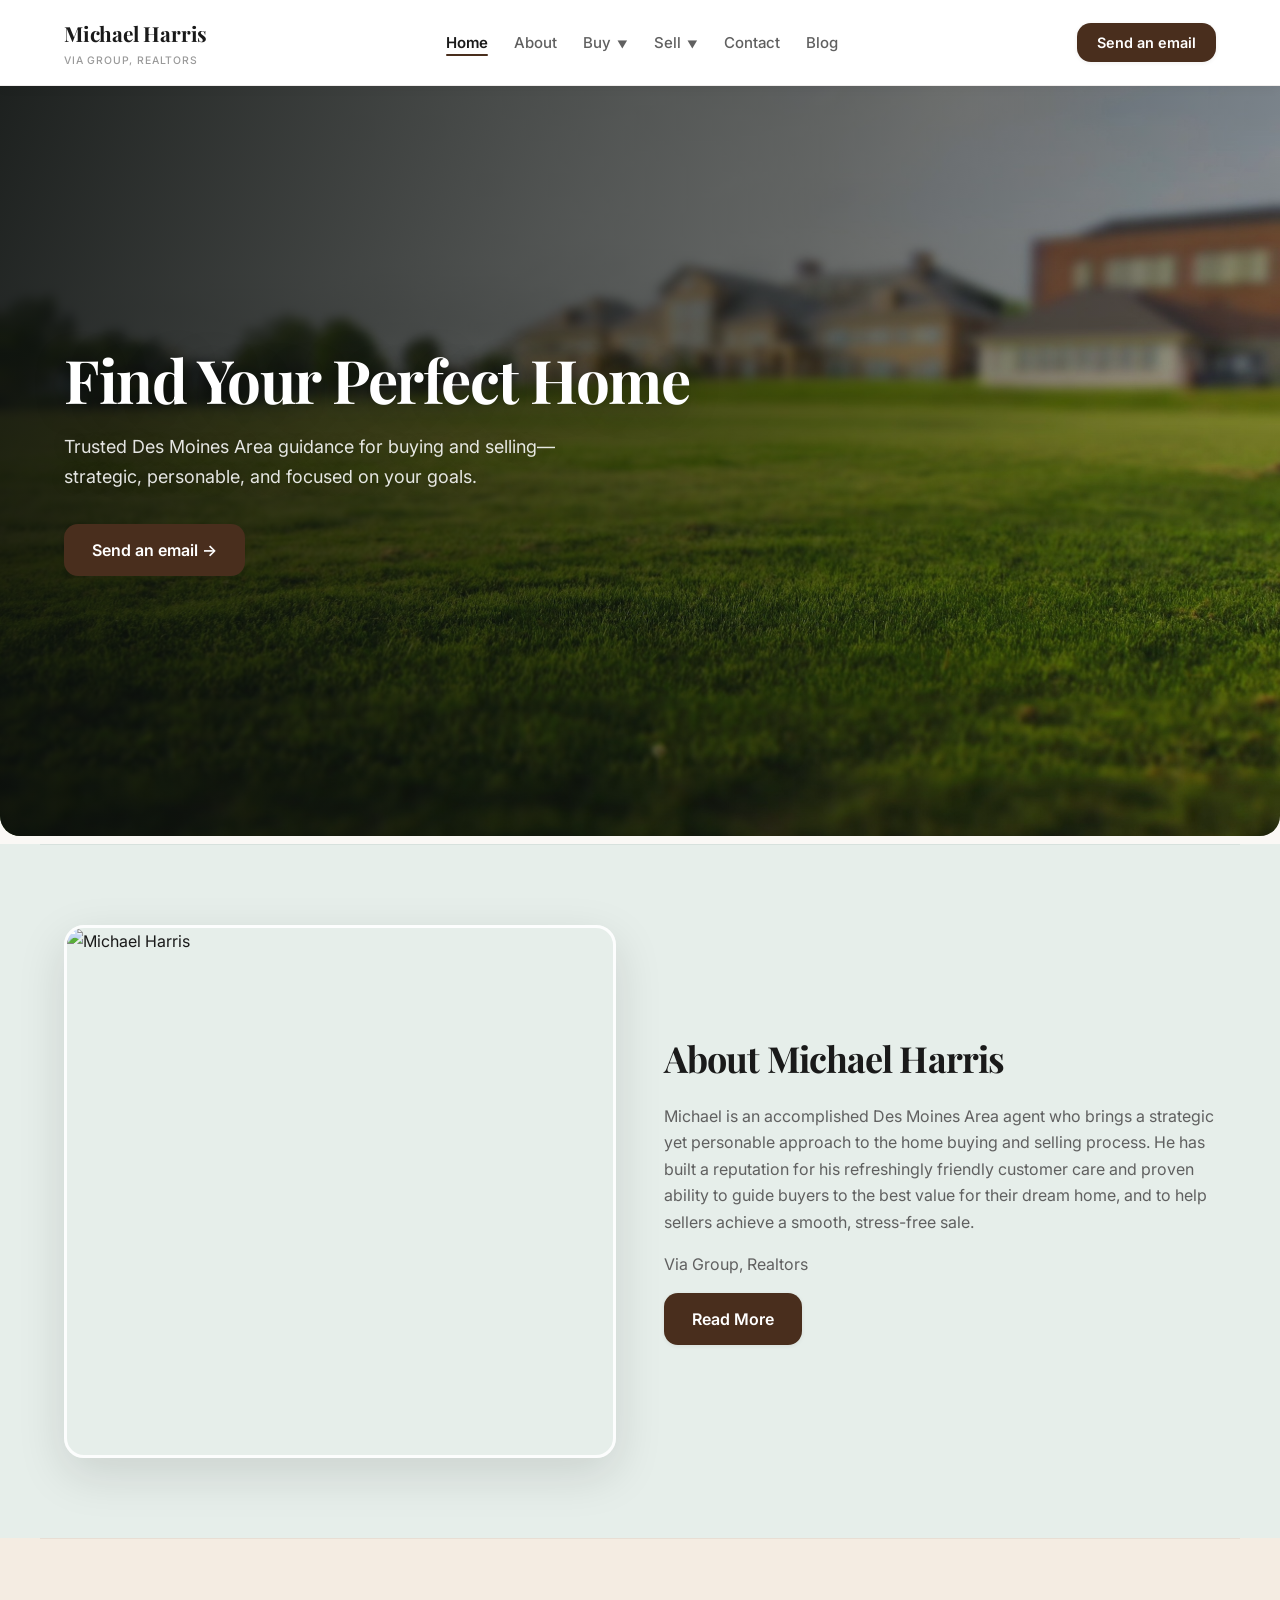
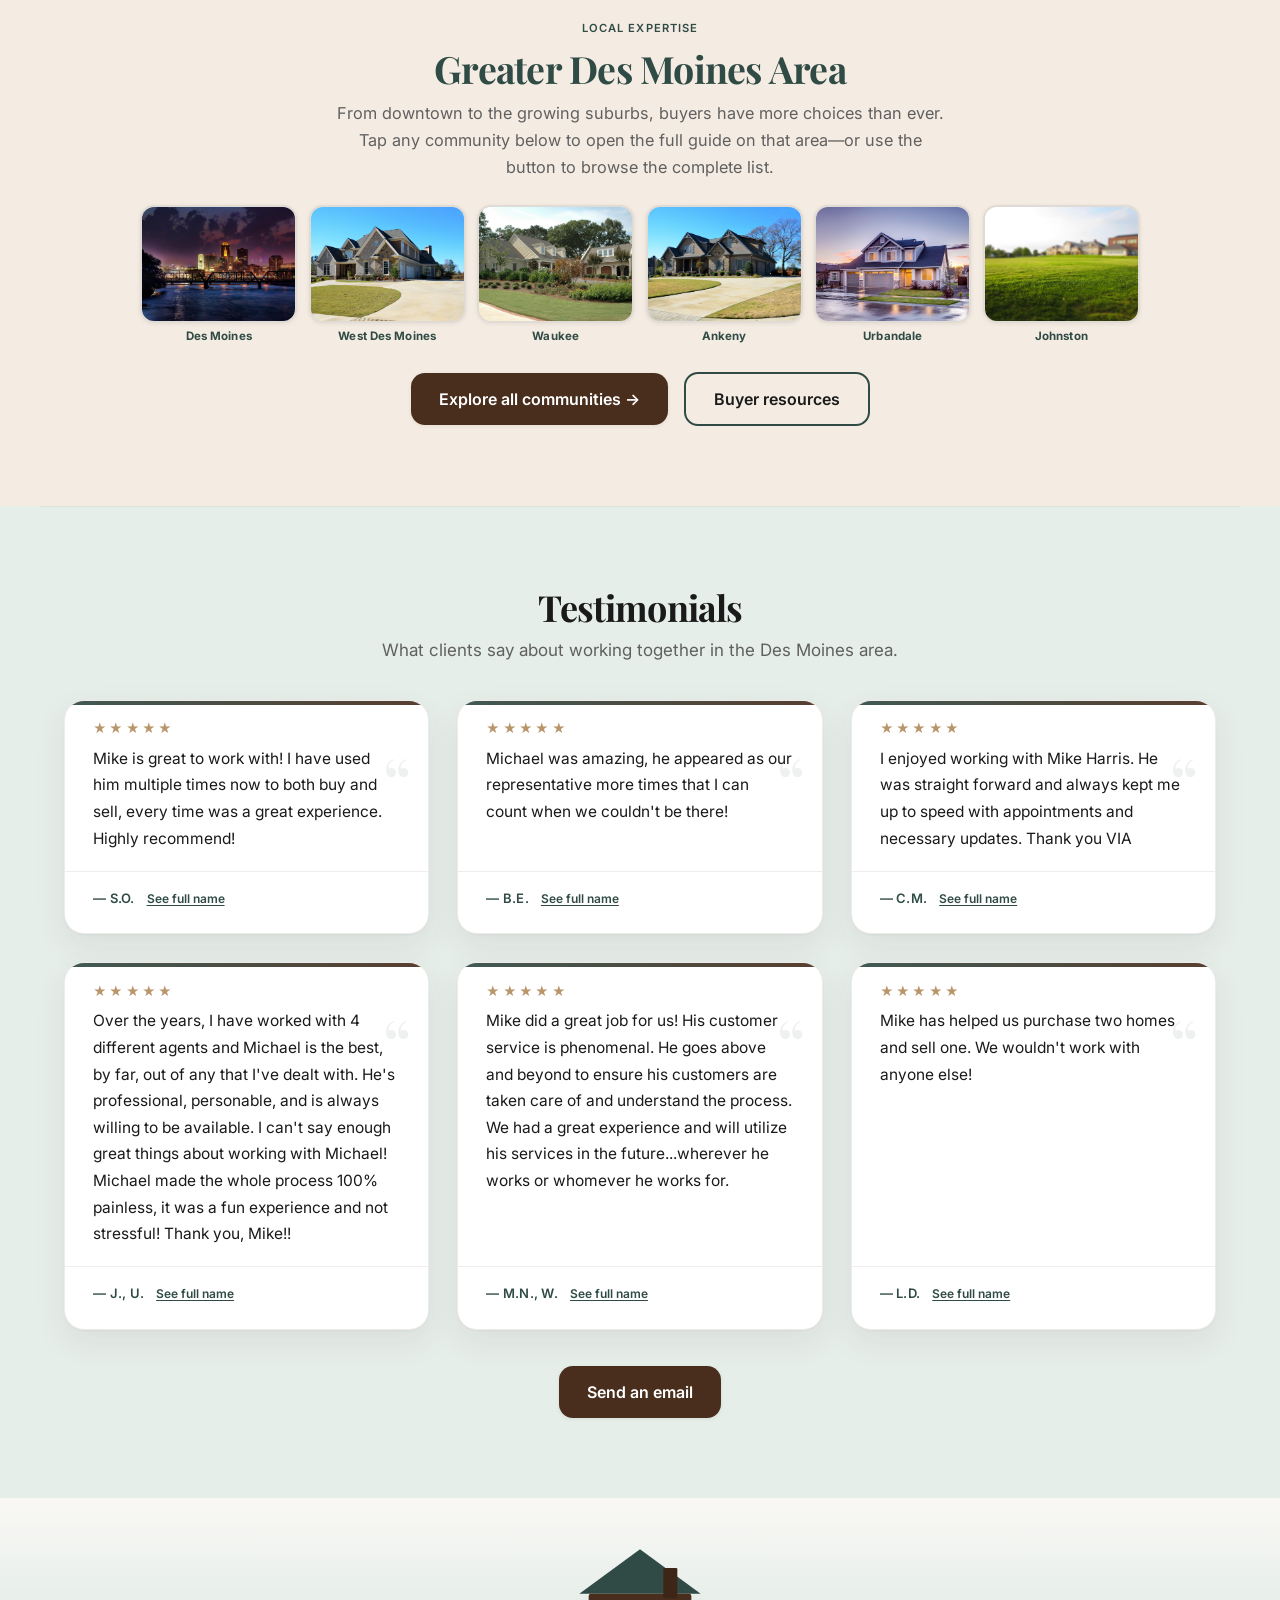
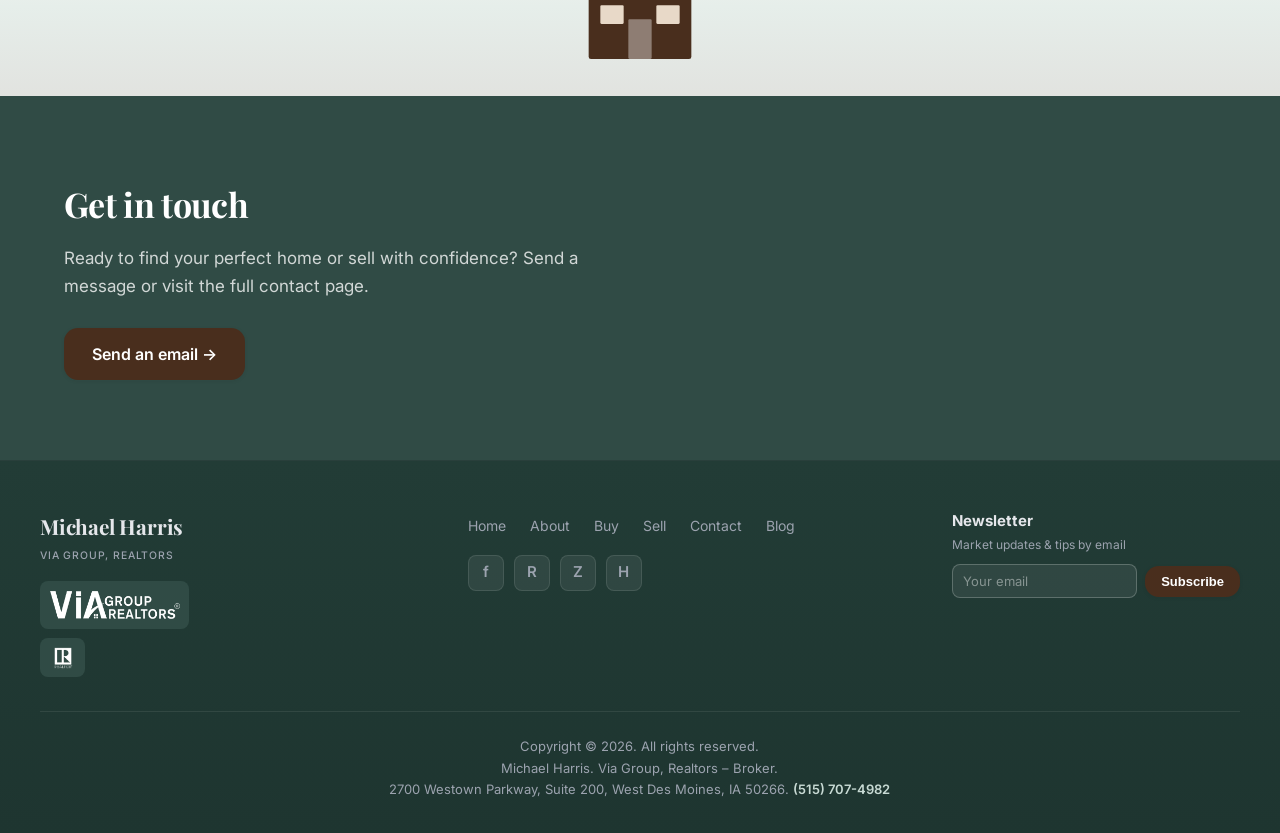
==== commit ac633490: "Refine layout, about page content, and interactive scripts Made-with: Cursor" ====
--- a/index.html
+++ b/index.html
@@ -61,79 +61,54 @@
       </div>
     </section>
 
-    <section class="dm-areas-section" id="des-moines-areas" aria-labelledby="dm-areas-heading">
-      <div class="dm-areas-inner">
-        <div class="dm-areas-split">
-          <div class="dm-areas-copy">
-            <p class="section-label">Local expertise</p>
-            <h2 id="dm-areas-heading" class="dm-areas-heading">Explore the Des Moines Area</h2>
-            <p class="dm-areas-lead">The metro blends established neighborhoods, new construction, strong employers, and room to grow—so buyers can prioritize schools, commute, nightlife, or quiet blocks and still stay within reach of downtown.</p>
-            <p class="dm-areas-lead dm-areas-lead--secondary">Choose a community for a short overview, then use <strong>All areas</strong> to return to the map—or open buyer resources when you are ready to talk financing and the purchase path.</p>
-            <div class="dm-areas-cta">
-              <a href="buy.html#buyers-resources" class="btn-outline">Buyer resources</a>
-              <a href="contact.html" class="btn" data-contact-modal-open>Discuss locations</a>
-            </div>
-          </div>
-          <div class="dm-areas-grid-wrap">
-            <ul class="dm-areas-grid" id="dm-areas-grid" aria-label="Greater Des Moines communities">
-              <li>
-                <button type="button" class="dm-area-card" data-area="des-moines" aria-expanded="false" aria-controls="dm-area-detail-panel">
-                  <span class="visually-hidden">Show overview for Des Moines</span>
-                  <img class="dm-area-card__img" src="images/pexels-house-1836070_1920.jpg" alt="" width="640" height="480" loading="lazy">
-                  <span class="dm-area-card__overlay" aria-hidden="true"></span>
-                  <span class="dm-area-card__label">Des Moines</span>
-                </button>
-              </li>
-              <li>
-                <button type="button" class="dm-area-card" data-area="west-des-moines" aria-expanded="false" aria-controls="dm-area-detail-panel">
-                  <span class="visually-hidden">Show overview for West Des Moines</span>
-                  <img class="dm-area-card__img" src="images/pexels-house-1867187_1920.jpg" alt="" width="640" height="480" loading="lazy">
-                  <span class="dm-area-card__overlay" aria-hidden="true"></span>
-                  <span class="dm-area-card__label">West Des Moines</span>
-                </button>
-              </li>
-              <li>
-                <button type="button" class="dm-area-card" data-area="waukee" aria-expanded="false" aria-controls="dm-area-detail-panel">
-                  <span class="visually-hidden">Show overview for Waukee</span>
-                  <img class="dm-area-card__img" src="images/paulbr75-new-home-2416180_1920.jpg" alt="" width="640" height="480" loading="lazy">
-                  <span class="dm-area-card__overlay" aria-hidden="true"></span>
-                  <span class="dm-area-card__label">Waukee</span>
-                </button>
-              </li>
-              <li>
-                <button type="button" class="dm-area-card" data-area="ankeny" aria-expanded="false" aria-controls="dm-area-detail-panel">
-                  <span class="visually-hidden">Show overview for Ankeny</span>
-                  <img class="dm-area-card__img" src="images/paulbr75-new-home-2419999_1920.jpg" alt="" width="640" height="480" loading="lazy">
-                  <span class="dm-area-card__overlay" aria-hidden="true"></span>
-                  <span class="dm-area-card__label">Ankeny</span>
-                </button>
-              </li>
-              <li>
-                <button type="button" class="dm-area-card" data-area="urbandale" aria-expanded="false" aria-controls="dm-area-detail-panel">
-                  <span class="visually-hidden">Show overview for Urbandale</span>
-                  <img class="dm-area-card__img" src="images/paulbr75-luxury-home-2409518_1920.jpg" alt="" width="640" height="480" loading="lazy">
-                  <span class="dm-area-card__overlay" aria-hidden="true"></span>
-                  <span class="dm-area-card__label">Urbandale</span>
-                </button>
-              </li>
-              <li>
-                <button type="button" class="dm-area-card" data-area="johnston" aria-expanded="false" aria-controls="dm-area-detail-panel">
-                  <span class="visually-hidden">Show overview for Johnston</span>
-                  <img class="dm-area-card__img" src="images/home_hero.jpg" alt="" width="640" height="480" loading="lazy">
-                  <span class="dm-area-card__overlay" aria-hidden="true"></span>
-                  <span class="dm-area-card__label">Johnston</span>
-                </button>
-              </li>
-            </ul>
-            <div class="dm-areas-detail" id="dm-area-detail-panel" role="region" aria-labelledby="dm-area-detail-title" hidden aria-hidden="true">
-              <button type="button" class="dm-areas-detail__back"><span class="dm-areas-detail__back-icon" aria-hidden="true">←</span> All areas</button>
-              <h3 id="dm-area-detail-title" class="dm-areas-detail__title"></h3>
-              <div class="dm-areas-detail__body"></div>
-              <div class="dm-areas-detail__actions">
-                <a href="contact.html" class="btn" data-contact-modal-open>Discuss this area</a>
-              </div>
-            </div>
-          </div>
+    <section class="dm-areas-preview-section" aria-labelledby="dm-areas-preview-heading">
+      <div class="dm-areas-preview-inner">
+        <div class="dm-areas-preview-head">
+          <p class="section-label">Local expertise</p>
+          <h2 id="dm-areas-preview-heading" class="dm-areas-heading">Greater Des Moines Area</h2>
+          <p class="dm-areas-lead dm-areas-preview-lead">From downtown to the growing suburbs, buyers have more choices than ever. Tap any community below to open the full guide on that area—or use the button to browse the complete list.</p>
+        </div>
+        <ul class="dm-areas-preview-strip" aria-label="Communities in the Des Moines metro">
+          <li>
+            <a class="dm-areas-preview-item dm-areas-preview-item--link" href="about.html?community=des-moines#des-moines-areas" aria-label="Open community guide: Des Moines">
+              <span class="dm-areas-preview-item__media"><img src="images/about_hero.jpg" alt="" width="320" height="240" loading="lazy"></span>
+              <span class="dm-areas-preview-item__name" aria-hidden="true">Des Moines</span>
+            </a>
+          </li>
+          <li>
+            <a class="dm-areas-preview-item dm-areas-preview-item--link" href="about.html?community=west-des-moines#des-moines-areas" aria-label="Open community guide: West Des Moines">
+              <span class="dm-areas-preview-item__media"><img src="images/paulbr75-luxury-home-2409518_1920.jpg" alt="" width="320" height="240" loading="lazy"></span>
+              <span class="dm-areas-preview-item__name" aria-hidden="true">West Des Moines</span>
+            </a>
+          </li>
+          <li>
+            <a class="dm-areas-preview-item dm-areas-preview-item--link" href="about.html?community=waukee#des-moines-areas" aria-label="Open community guide: Waukee">
+              <span class="dm-areas-preview-item__media"><img src="images/paulbr75-new-home-2416180_1920.jpg" alt="" width="320" height="240" loading="lazy"></span>
+              <span class="dm-areas-preview-item__name" aria-hidden="true">Waukee</span>
+            </a>
+          </li>
+          <li>
+            <a class="dm-areas-preview-item dm-areas-preview-item--link" href="about.html?community=ankeny#des-moines-areas" aria-label="Open community guide: Ankeny">
+              <span class="dm-areas-preview-item__media"><img src="images/paulbr75-new-home-2419999_1920.jpg" alt="" width="320" height="240" loading="lazy"></span>
+              <span class="dm-areas-preview-item__name" aria-hidden="true">Ankeny</span>
+            </a>
+          </li>
+          <li>
+            <a class="dm-areas-preview-item dm-areas-preview-item--link" href="about.html?community=urbandale#des-moines-areas" aria-label="Open community guide: Urbandale">
+              <span class="dm-areas-preview-item__media"><img src="images/pexels-house-1867187_1920.jpg" alt="" width="320" height="240" loading="lazy"></span>
+              <span class="dm-areas-preview-item__name" aria-hidden="true">Urbandale</span>
+            </a>
+          </li>
+          <li>
+            <a class="dm-areas-preview-item dm-areas-preview-item--link" href="about.html?community=johnston#des-moines-areas" aria-label="Open community guide: Johnston">
+              <span class="dm-areas-preview-item__media"><img src="images/home_hero.jpg" alt="" width="320" height="240" loading="lazy"></span>
+              <span class="dm-areas-preview-item__name" aria-hidden="true">Johnston</span>
+            </a>
+          </li>
+        </ul>
+        <div class="dm-areas-preview-cta">
+          <a href="about.html#des-moines-areas" class="btn btn-arrow">Explore all communities</a>
+          <a href="buy.html#buyers-resources" class="btn-outline">Buyer resources</a>
         </div>
       </div>
     </section>
--- a/css/styles.css
+++ b/css/styles.css
@@ -374,6 +374,125 @@
   border-top: 1px solid rgba(48, 75, 69, 0.1);
 }
 
+main > section.dm-areas-preview-section {
+  background: linear-gradient(175deg, #faf8f5 0%, #eef4f1 55%, #f2ebe3 100%);
+  box-shadow: 0 0 0 100vmax #f2ebe3;
+  clip-path: inset(0 -100vmax);
+  border-top: 1px solid rgba(48, 75, 69, 0.09);
+}
+
+.dm-areas-preview-inner {
+  max-width: 1000px;
+  margin: 0 auto;
+}
+
+.dm-areas-preview-head {
+  text-align: center;
+  max-width: 38rem;
+  margin: 0 auto 1.5rem;
+}
+
+.dm-areas-preview-head .section-label {
+  text-align: center;
+}
+
+.dm-areas-preview-head .dm-areas-heading {
+  margin-bottom: 0.65rem;
+}
+
+.dm-areas-preview-lead {
+  margin-bottom: 0;
+  font-size: 1rem;
+}
+
+.dm-areas-preview-strip {
+  list-style: none;
+  margin: 0 0 1.75rem;
+  padding: 0;
+  display: grid;
+  grid-template-columns: repeat(6, 1fr);
+  gap: 0.7rem;
+}
+
+.dm-areas-preview-strip > li {
+  min-width: 0;
+}
+
+a.dm-areas-preview-item--link {
+  display: block;
+  text-align: center;
+  text-decoration: none;
+  color: inherit;
+  border-radius: var(--radius-md);
+  transition: transform var(--transition), box-shadow var(--transition);
+}
+
+a.dm-areas-preview-item--link:hover {
+  transform: translateY(-3px);
+}
+
+a.dm-areas-preview-item--link:focus-visible {
+  outline: 2px solid var(--teal);
+  outline-offset: 3px;
+}
+
+a.dm-areas-preview-item--link:hover .dm-areas-preview-item__media,
+a.dm-areas-preview-item--link:focus-visible .dm-areas-preview-item__media {
+  border-color: rgba(48, 75, 69, 0.35);
+  box-shadow: 0 8px 28px rgba(26, 26, 26, 0.12);
+}
+
+.dm-areas-preview-item__media {
+  display: block;
+  aspect-ratio: 4 / 3;
+  border-radius: var(--radius-md);
+  overflow: hidden;
+  border: 2px solid #e0dbd4;
+  box-shadow: var(--shadow-sm);
+  margin-bottom: 0.4rem;
+}
+
+.dm-areas-preview-item__media img {
+  width: 100%;
+  height: 100%;
+  object-fit: cover;
+}
+
+.dm-areas-preview-item__name {
+  display: block;
+  font-size: 0.72rem;
+  font-weight: 700;
+  color: var(--teal);
+  line-height: 1.25;
+  letter-spacing: 0.01em;
+}
+
+.dm-areas-preview-cta {
+  display: flex;
+  flex-wrap: wrap;
+  gap: 0.85rem 1rem;
+  justify-content: center;
+  align-items: center;
+}
+
+@media (max-width: 720px) {
+  .dm-areas-preview-strip {
+    grid-template-columns: repeat(3, 1fr);
+  }
+}
+
+@media (max-width: 400px) {
+  .dm-areas-preview-strip {
+    grid-template-columns: repeat(2, 1fr);
+  }
+}
+
+@media (prefers-reduced-motion: reduce) {
+  a.dm-areas-preview-item--link:hover {
+    transform: none;
+  }
+}
+
 .dm-areas-inner {
   max-width: 1160px;
   margin: 0 auto;
@@ -417,6 +536,32 @@
   flex-wrap: wrap;
   gap: 0.85rem 1rem;
   align-items: center;
+}
+
+.dm-areas-subheading {
+  font-family: 'Playfair Display', Georgia, serif;
+  font-size: 1.2rem;
+  font-weight: 700;
+  color: var(--teal);
+  margin: 0 0 0.75rem;
+  position: relative;
+  z-index: 1;
+  letter-spacing: -0.02em;
+  line-height: 1.25;
+}
+
+.dm-areas-grid + .dm-areas-subheading {
+  margin-top: 2rem;
+}
+
+.dm-areas-subheading-note {
+  font-size: 0.875rem;
+  color: var(--gray);
+  line-height: 1.55;
+  margin: -0.25rem 0 0.85rem;
+  position: relative;
+  z-index: 1;
+  max-width: 38rem;
 }
 
 .dm-areas-grid-wrap {
@@ -446,6 +591,24 @@
   gap: 0.85rem;
   position: relative;
   z-index: 1;
+}
+
+.dm-areas-grid--core {
+  grid-template-columns: repeat(5, 1fr);
+}
+
+.dm-areas-grid--outer {
+  grid-template-columns: repeat(3, 1fr);
+}
+
+@media (max-width: 1100px) {
+  .dm-areas-grid--core {
+    grid-template-columns: repeat(3, 1fr);
+  }
+
+  .dm-areas-grid--outer {
+    grid-template-columns: repeat(2, 1fr);
+  }
 }
 
 .dm-area-card {
@@ -629,16 +792,32 @@
   .dm-areas-cta {
     justify-content: center;
   }
+
+  .dm-areas-subheading,
+  .dm-areas-subheading-note {
+    text-align: center;
+    margin-left: auto;
+    margin-right: auto;
+  }
 }
 
 @media (max-width: 640px) {
-  .dm-areas-grid {
+  .dm-areas-grid,
+  .dm-areas-grid--core,
+  .dm-areas-grid--outer {
     grid-template-columns: repeat(2, 1fr);
   }
+
+  .dm-areas-grid--core .dm-area-card__label,
+  .dm-areas-grid--outer .dm-area-card__label {
+    font-size: 0.9rem;
+  }
 }
 
 @media (max-width: 400px) {
-  .dm-areas-grid {
+  .dm-areas-grid,
+  .dm-areas-grid--core,
+  .dm-areas-grid--outer {
     grid-template-columns: 1fr;
   }
 }
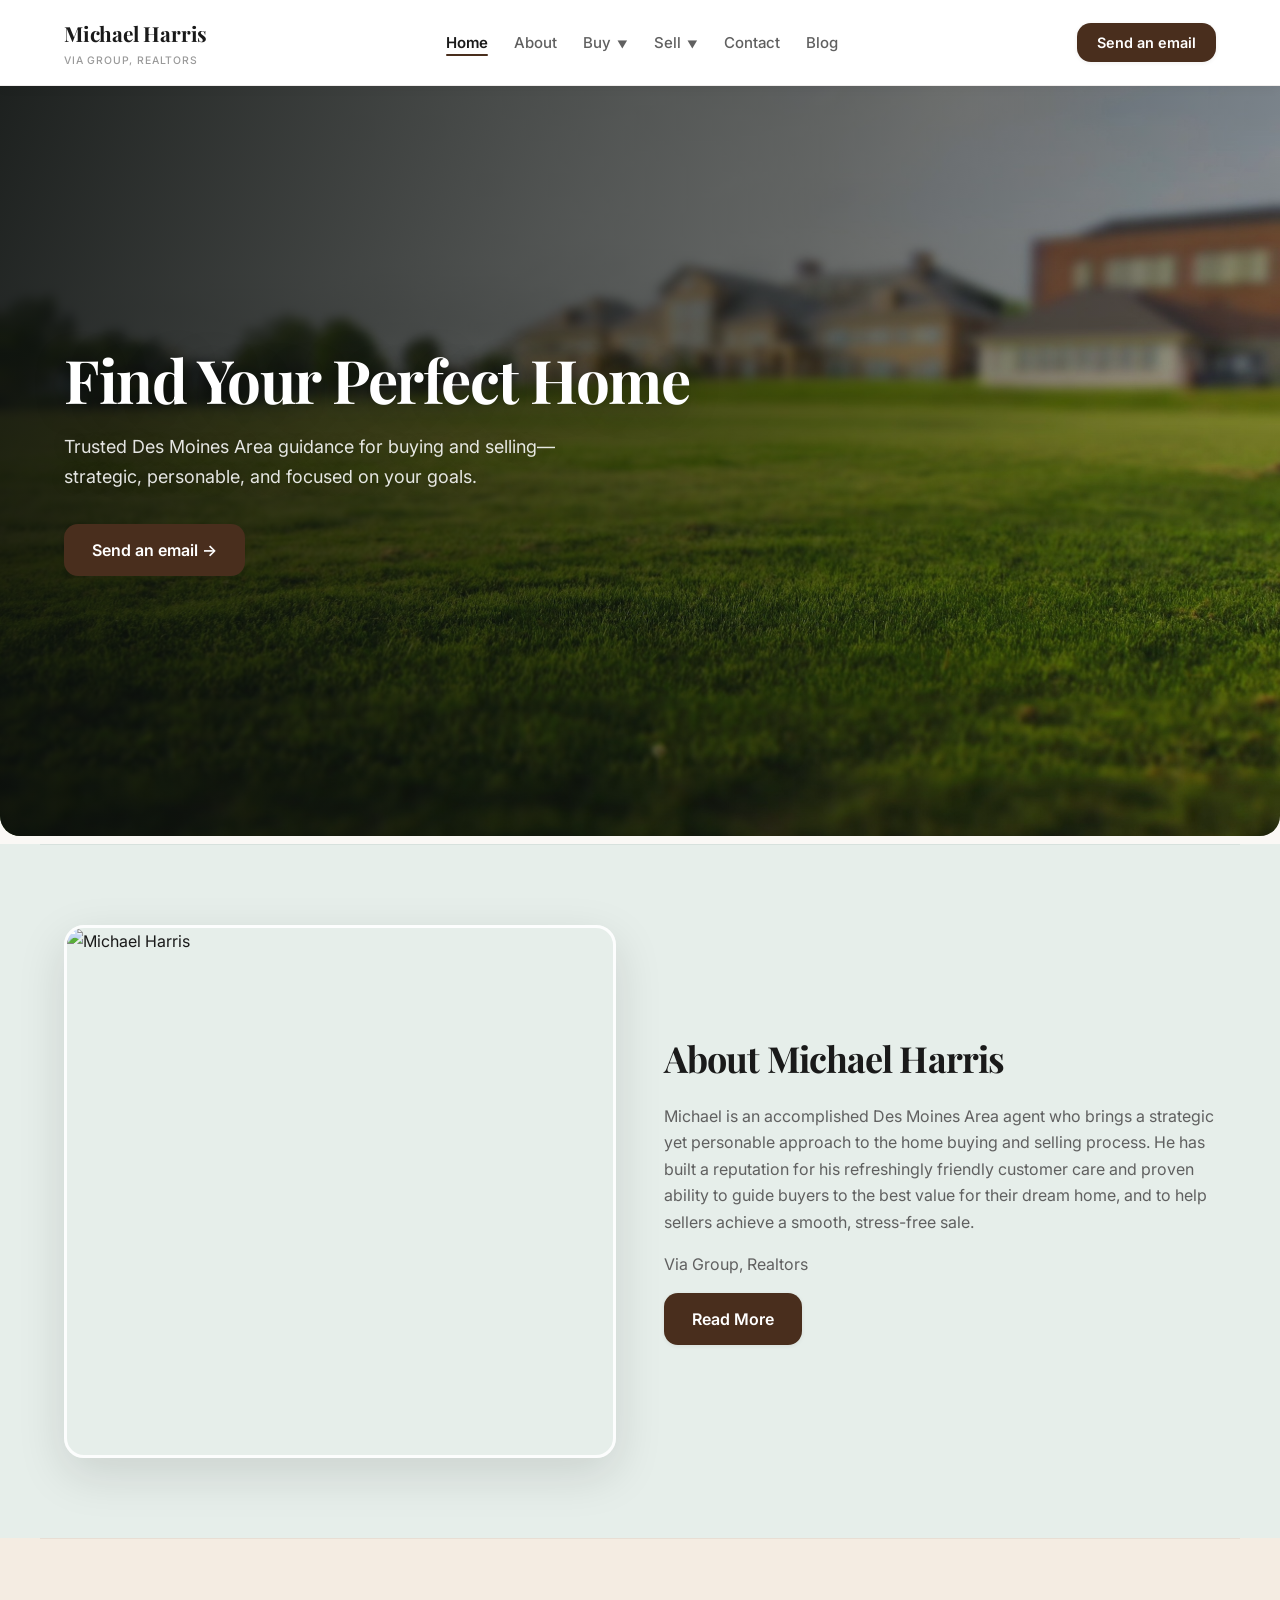
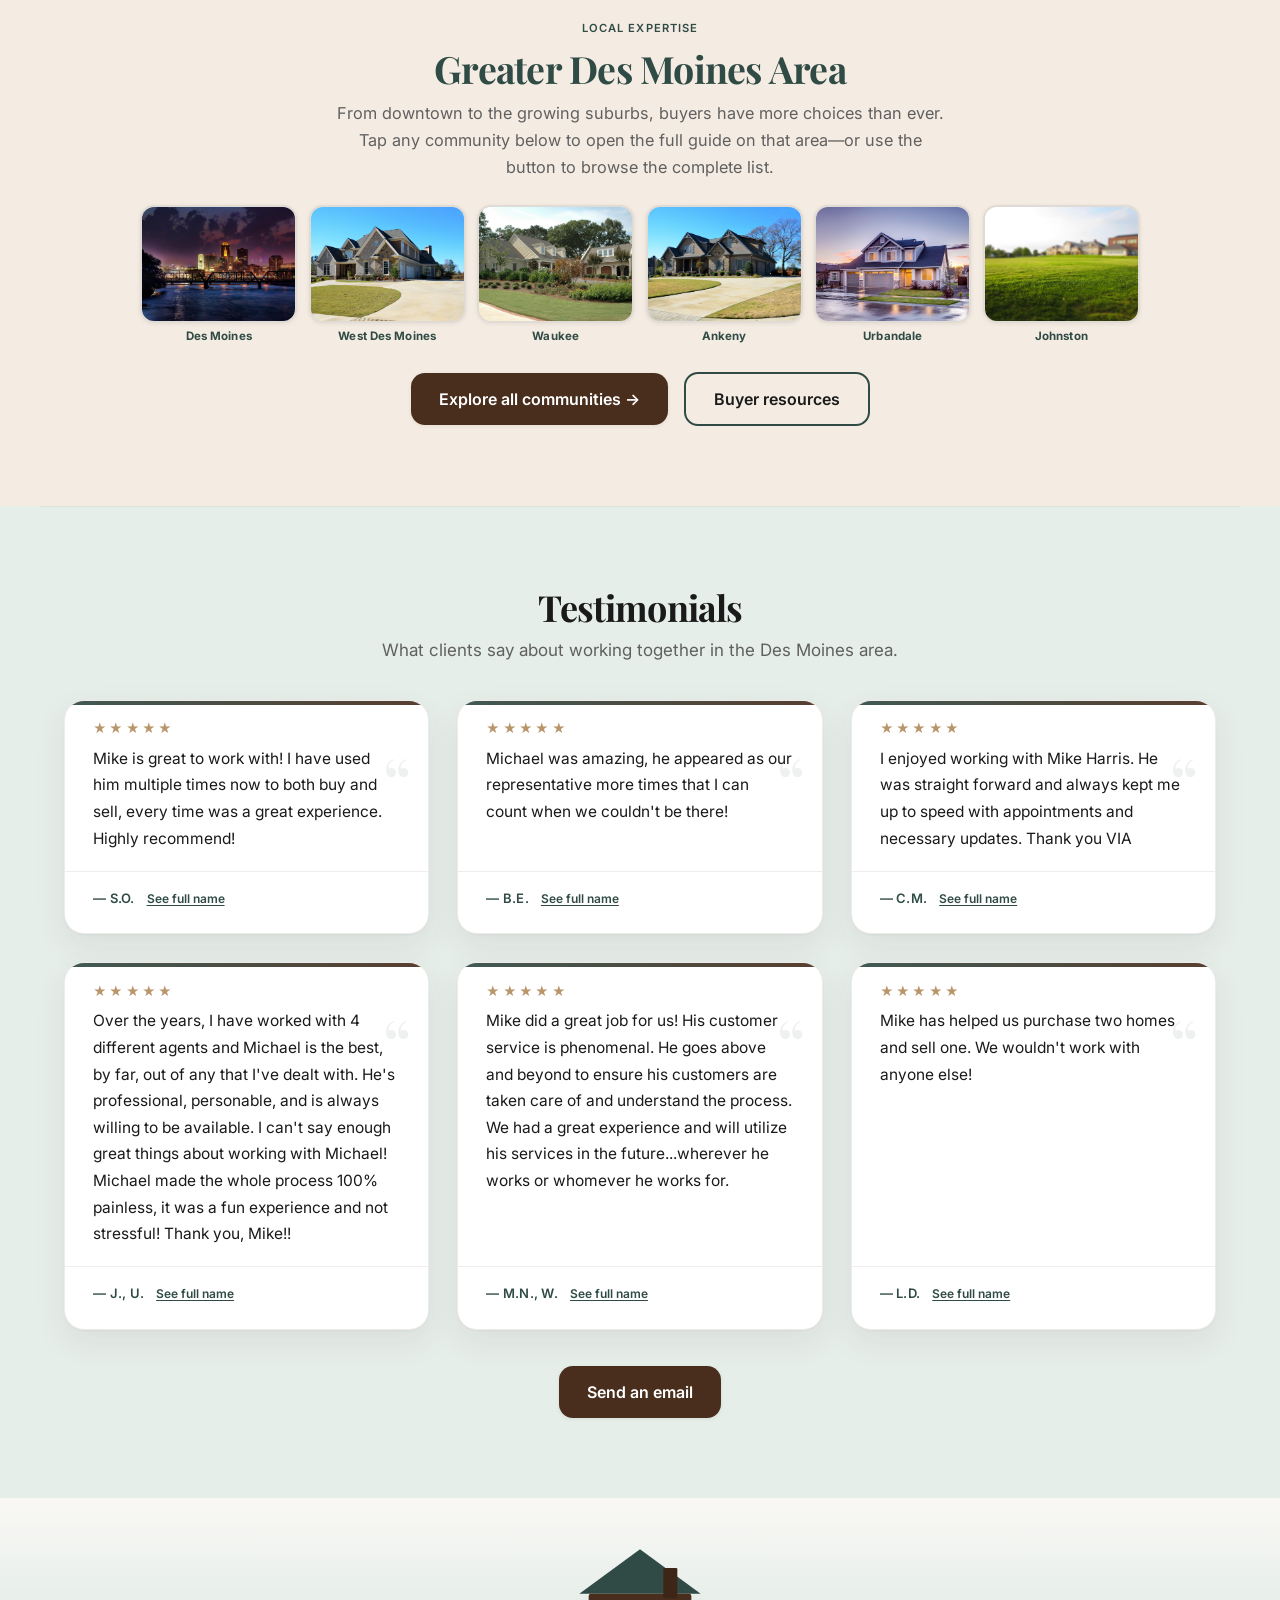
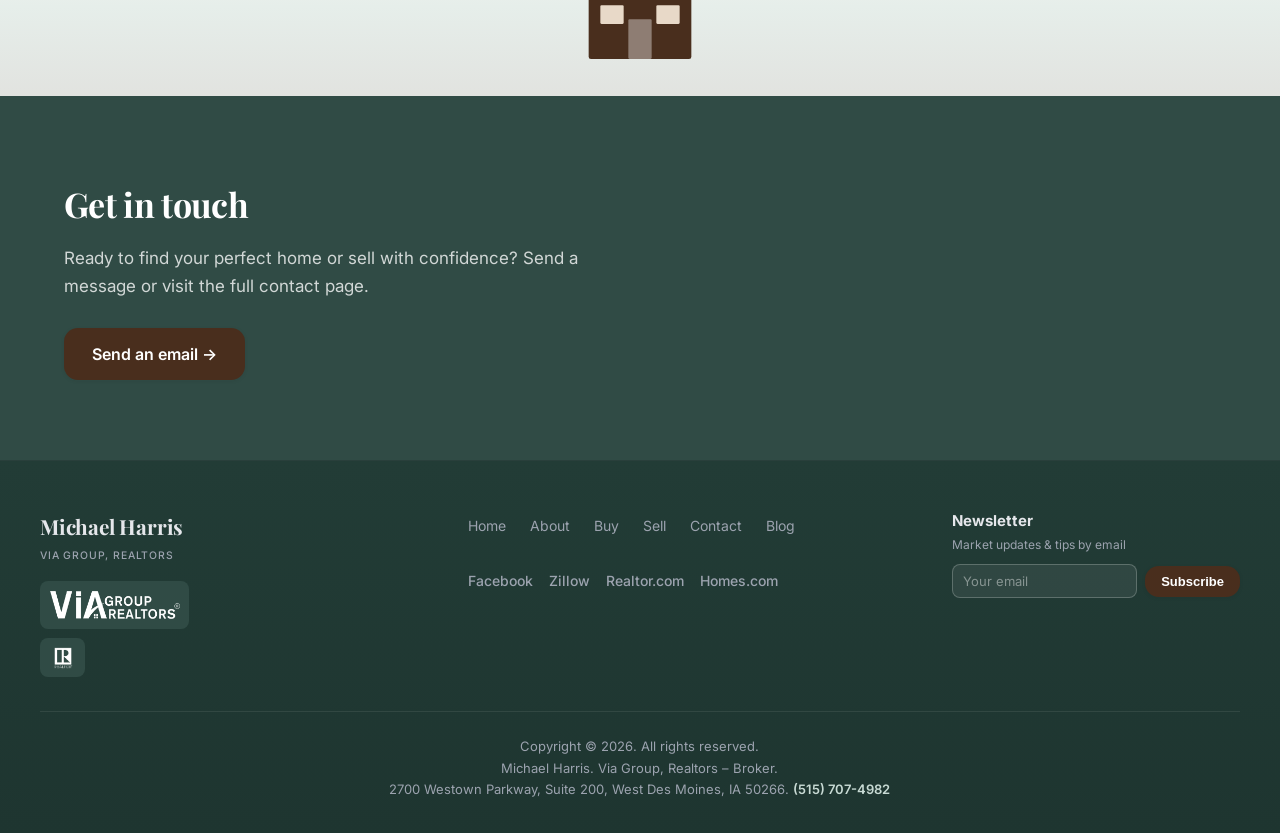
==== commit 9c910cbf: "Refine site-wide content and styling updates. Apply coordinated page, blog, and CSS improvements for" ====
--- a/index.html
+++ b/index.html
@@ -4,6 +4,16 @@
   <meta charset="UTF-8">
   <meta name="viewport" content="width=device-width, initial-scale=1.0">
   <title>Michael Harris | Real Estate</title>
+  <meta name="description" content="Michael Harris of Via Group, Realtors helps buyers and sellers across the Des Moines area with local expertise, clear strategy, and personalized service.">
+  <meta name="robots" content="index, follow">
+  <meta property="og:title" content="Michael Harris | Des Moines Area Real Estate">
+  <meta property="og:description" content="Trusted guidance for buying and selling in Greater Des Moines, including West Des Moines, Waukee, Ankeny, and surrounding communities.">
+  <meta property="og:type" content="website">
+  <meta property="og:image" content="images/home_hero.jpg">
+  <meta name="twitter:card" content="summary_large_image">
+  <meta name="twitter:title" content="Michael Harris | Des Moines Area Real Estate">
+  <meta name="twitter:description" content="Trusted guidance for buying and selling in Greater Des Moines, including West Des Moines, Waukee, Ankeny, and surrounding communities.">
+  <meta name="twitter:image" content="images/home_hero.jpg">
   <link rel="preconnect" href="https://fonts.googleapis.com">
   <link rel="preconnect" href="https://fonts.gstatic.com" crossorigin>
   <link href="https://fonts.googleapis.com/css2?family=Inter:wght@400;500;600;700&family=Playfair+Display:wght@400;500;600;700&display=swap" rel="stylesheet">
@@ -20,8 +30,8 @@
       <ul id="primary-nav" class="nav-links">
         <li><a href="index.html">Home</a></li>
         <li><a href="about.html">About</a></li>
-        <li class="nav-has-dropdown"><a href="buy.html">Buy <span class="nav-chevron" aria-hidden="true">&#9660;</span></a><ul class="nav-dropdown"><li><a href="buy.html#buying-process">Buying Process</a></li><li><a href="buy.html#buyers-resources">Buyer Resources</a></li></ul></li>
-        <li class="nav-has-dropdown"><a href="sell.html">Sell <span class="nav-chevron" aria-hidden="true">&#9660;</span></a><ul class="nav-dropdown"><li><a href="sell.html#home-valuation">Home Valuation</a></li><li><a href="sell.html#selling-process">Selling Process</a></li><li><a href="sell.html#marketing-strategy">Marketing Strategy</a></li></ul></li>
+        <li class="nav-has-dropdown"><a href="buy.html">Buy <span class="nav-chevron" aria-hidden="true">&#9660;</span></a><ul class="nav-dropdown"><li><a href="buy.html#buying-process">Buying Process</a></li><li><a href="buy.html#buyers-resources">Buyer Resources</a></li><li><a href="buy.html#buyer-financial-tools">Financial Tools</a></li></ul></li>
+        <li class="nav-has-dropdown"><a href="sell.html">Sell <span class="nav-chevron" aria-hidden="true">&#9660;</span></a><ul class="nav-dropdown"><li><a href="sell.html#home-valuation">Home Valuation</a></li><li><a href="sell.html#selling-process">Selling Process</a></li><li><a href="sell.html#marketing-strategy">Marketing Strategy</a></li><li><a href="sell.html#seller-guide">Seller Guide</a></li><li><a href="sell.html#seller-resources">Financial Tools</a></li></ul></li>
         <li><a href="contact.html">Contact</a></li>
         <li><a href="blog.html">Blog</a></li>
       </ul>
@@ -236,12 +246,12 @@
           <li><a href="contact.html">Contact</a></li>
           <li><a href="blog.html">Blog</a></li>
         </ul>
-        <div class="footer-social" aria-label="Social profiles">
-          <a href="https://www.facebook.com/MichaelHarrisHomes" rel="noopener" aria-label="Facebook">f</a>
-          <a href="https://www.realtor.com/realestateagents/56b3495d89a68901006cc687" rel="noopener" aria-label="Realtor.com Profile">R</a>
-          <a href="https://www.zillow.com/profile/michael%20harris3" rel="noopener" aria-label="Zillow Profile">Z</a>
-          <a href="https://www.homes.com/real-estate-agents/michael-harris/2wdrwqc/" rel="noopener" aria-label="Homes.com Profile">H</a>
-        </div>
+        <ul class="footer-social" role="list" aria-label="Social profiles">
+          <li><a href="https://www.facebook.com/MichaelHarrisHomes" rel="noopener">Facebook</a></li>
+          <li><a href="https://www.zillow.com/profile/michael%20harris3" rel="noopener">Zillow</a></li>
+          <li><a href="https://www.realtor.com/realestateagents/56b3495d89a68901006cc687" rel="noopener">Realtor.com</a></li>
+          <li><a href="https://www.homes.com/real-estate-agents/michael-harris/2wdrwqc/" rel="noopener">Homes.com</a></li>
+        </ul>
       </nav>
       <div class="footer-newsletter" aria-labelledby="footer-newsletter-heading">
         <p id="footer-newsletter-heading" class="footer-newsletter__title">Newsletter</p>
--- a/css/styles.css
+++ b/css/styles.css
@@ -1461,31 +1461,31 @@
   color: var(--white);
 }
 
-.footer-social {
-  display: flex;
-  gap: 0.625rem;
+ul.footer-social {
+  display: flex;
+  flex-wrap: wrap;
+  align-items: center;
+  gap: 0.35rem 1rem;
+  list-style: none;
+  margin: 0.75rem 0 0;
+  padding: 0;
+}
+
+.footer-social li {
+  margin: 0;
 }
 
 .footer-social a {
   color: #9ca3af;
   text-decoration: none;
-  font-size: 0.9375rem;
-  font-weight: 600;
-  transition: color var(--transition), background var(--transition);
-  display: inline-flex;
-  align-items: center;
-  justify-content: center;
-  width: 2.25rem;
-  height: 2.25rem;
-  border-radius: var(--radius-sm);
-  background: rgba(255, 255, 255, 0.07);
-  border: 1px solid rgba(255, 255, 255, 0.1);
+  font-size: 0.875rem;
+  font-weight: 500;
+  transition: color var(--transition);
 }
 
 .footer-social a:hover {
   color: var(--white);
-  background: rgba(255, 255, 255, 0.14);
-  border-color: rgba(255, 255, 255, 0.22);
+  text-decoration: underline;
 }
 
 .footer-newsletter {
@@ -1637,7 +1637,8 @@
 
 .about-details-inner {
   display: grid;
-  grid-template-columns: repeat(auto-fit, minmax(240px, 1fr));
+  grid-template-columns: repeat(auto-fit, minmax(240px, 320px));
+  justify-content: center;
   gap: 2.5rem;
   max-width: 1000px;
   margin: 0 auto;
@@ -3357,6 +3358,101 @@
   margin: 0;
 }
 
+/* Local blog article cards (replaces third-party feed links) */
+.blog-local-grid {
+  display: grid;
+  grid-template-columns: repeat(3, 1fr);
+  gap: 1.75rem;
+  margin: 0;
+  padding: 0;
+  list-style: none;
+}
+
+.blog-local-card {
+  margin: 0;
+  display: flex;
+}
+
+.blog-local-card__link {
+  display: flex;
+  flex-direction: column;
+  width: 100%;
+  text-decoration: none;
+  color: var(--dark);
+  background: var(--surface);
+  border-radius: var(--radius-md);
+  border: 1px solid rgba(0, 0, 0, 0.07);
+  overflow: hidden;
+  transition: box-shadow var(--transition), transform var(--transition);
+}
+
+.blog-local-card__link:hover {
+  box-shadow: var(--shadow-md);
+  transform: translateY(-3px);
+}
+
+.blog-local-card__media {
+  overflow: hidden;
+  flex-shrink: 0;
+  height: 190px;
+  background: #e8e4df;
+}
+
+.blog-local-card__media img {
+  width: 100%;
+  height: 100%;
+  object-fit: cover;
+  display: block;
+  transition: transform 0.35s ease;
+}
+
+.blog-local-card__link:hover .blog-local-card__media img {
+  transform: scale(1.04);
+}
+
+.blog-local-card__title {
+  font-family: 'Playfair Display', serif;
+  font-size: 1rem;
+  font-weight: 600;
+  color: var(--dark);
+  line-height: 1.4;
+  padding: 1rem 1.1rem 0.3rem;
+  margin: 0;
+}
+
+.blog-local-card__meta {
+  font-size: 0.75rem;
+  color: var(--light-gray);
+  letter-spacing: 0.03em;
+  padding: 0 1.1rem 0.6rem;
+  margin: 0;
+}
+
+.blog-local-card__excerpt {
+  display: -webkit-box;
+  -webkit-line-clamp: 3;
+  -webkit-box-orient: vertical;
+  overflow: hidden;
+  font-size: 0.85rem;
+  color: var(--gray);
+  line-height: 1.55;
+  padding: 0 1.1rem 1.25rem;
+  margin: 0;
+  margin-top: auto;
+}
+
+@media (max-width: 900px) {
+  .blog-local-grid {
+    grid-template-columns: repeat(2, 1fr);
+  }
+}
+
+@media (max-width: 560px) {
+  .blog-local-grid {
+    grid-template-columns: 1fr;
+  }
+}
+
 /* Blog feed container only — financial app uses the same id on other pages */
 .blog-feed-section #intouch-container {
   max-width: 100%;
@@ -3710,12 +3806,25 @@
   height: 210px;
   cursor: pointer;
   outline: none;
+  border-radius: var(--radius-md);
+  transition: transform 0.28s cubic-bezier(0.33, 1, 0.68, 1);
 }
 
 .myth-card:focus-visible {
   outline: 2px solid var(--accent);
   outline-offset: 3px;
   border-radius: var(--radius-md);
+}
+
+@media (hover: hover) and (pointer: fine) {
+  .myth-card:hover {
+    transform: translateY(-6px);
+  }
+
+  .myth-card:active {
+    transform: translateY(-2px);
+    transition-duration: 0.12s;
+  }
 }
 
 .myth-card__inner {
@@ -3746,12 +3855,26 @@
 .myth-card__front {
   background: #fff;
   border: 2px solid #e0dbd4;
+  transition: border-color 0.28s ease, box-shadow 0.28s ease;
 }
 
 .myth-card__back {
   background: var(--teal);
   color: #fff;
   transform: rotateY(180deg);
+  transition: box-shadow 0.28s ease, filter 0.28s ease;
+}
+
+@media (hover: hover) and (pointer: fine) {
+  .myth-card:hover:not(.is-flipped) .myth-card__front {
+    border-color: var(--accent);
+    box-shadow: 0 14px 32px rgba(26, 26, 26, 0.14);
+  }
+
+  .myth-card.is-flipped:hover .myth-card__back {
+    box-shadow: 0 14px 36px rgba(15, 80, 85, 0.35);
+    filter: brightness(1.04);
+  }
 }
 
 .myth-card__label {
@@ -3769,6 +3892,32 @@
   font-size: 0.875rem;
   line-height: 1.55;
   margin: 0;
+}
+
+@media (prefers-reduced-motion: reduce) {
+  .myth-card {
+    transition: none;
+  }
+
+  .myth-card__front,
+  .myth-card__back {
+    transition: none;
+  }
+}
+
+@media (prefers-reduced-motion: reduce) and (hover: hover) and (pointer: fine) {
+  .myth-card:hover,
+  .myth-card:active {
+    transform: none;
+  }
+
+  .myth-card:hover:not(.is-flipped) .myth-card__front {
+    border-color: var(--accent);
+  }
+
+  .myth-card.is-flipped:hover .myth-card__back {
+    filter: none;
+  }
 }
 
 /* =====================================================
@@ -3854,6 +4003,7 @@
   border-radius: var(--radius-md);
   background: var(--surface);
   overflow: hidden;
+  transition: border-color 0.22s ease, box-shadow 0.22s ease;
 }
 
 .guide-accordion__item[open] {
@@ -3869,6 +4019,7 @@
   color: var(--dark);
   list-style: none;
   position: relative;
+  transition: background 0.22s ease, color 0.22s ease;
 }
 
 .guide-accordion__item summary::-webkit-details-marker {
@@ -4591,3 +4742,174 @@
 .fin-dynamic-table th:not(:first-child) {
   text-align: right;
 }
+
+/* ── MAIN: extra hover motion (loads last — fine pointers, motion OK) ── */
+@media (hover: hover) and (pointer: fine) and (prefers-reduced-motion: no-preference) {
+  main .btn,
+  main .btn-outline {
+    transition:
+      background var(--transition),
+      color var(--transition),
+      border-color var(--transition),
+      box-shadow var(--transition),
+      transform 0.22s cubic-bezier(0.33, 1, 0.68, 1);
+  }
+
+  main .btn:hover,
+  main .btn-outline:hover {
+    transform: translateY(-2px);
+  }
+
+  main .blog-post .back-link {
+    transition:
+      color var(--transition),
+      transform 0.2s ease,
+      text-underline-offset 0.2s ease;
+    text-underline-offset: 0.12em;
+  }
+
+  main .blog-post .back-link:hover {
+    transform: translateX(-3px);
+  }
+
+  main .blog-post :is(p, li, td, blockquote) a[href]:not(.btn):not(.btn-outline):not(.btn-arrow) {
+    text-decoration: underline;
+    text-decoration-color: rgba(73, 46, 29, 0.32);
+    text-underline-offset: 0.14em;
+    transition:
+      color var(--transition),
+      text-decoration-color 0.2s ease,
+      text-underline-offset 0.2s ease;
+  }
+
+  main .blog-post :is(p, li, td, blockquote) a[href]:not(.btn):not(.btn-outline):not(.btn-arrow):hover {
+    color: var(--accent);
+    text-decoration-color: var(--accent);
+    text-underline-offset: 0.26em;
+  }
+
+  main .process-step .learn-more {
+    transition: color var(--transition), transform 0.2s ease;
+  }
+
+  main .process-step .learn-more:hover {
+    transform: translateX(4px);
+  }
+
+  main .featured-blog-card h3 a {
+    display: inline-block;
+    transition: color var(--transition), transform 0.2s ease;
+  }
+
+  main .featured-blog-card h3 a:hover {
+    transform: translateY(-1px);
+  }
+
+  main .featured-blog-card .blog-card-thumb {
+    transition: transform 0.4s ease;
+  }
+
+  main .featured-blog-card:hover .blog-card-thumb {
+    transform: scale(1.03);
+  }
+
+  main .article-tabs button {
+    transition:
+      background var(--transition),
+      color var(--transition),
+      border-color var(--transition),
+      transform 0.2s ease,
+      box-shadow 0.2s ease;
+  }
+
+  main .article-tabs button:hover {
+    transform: translateY(-2px);
+    box-shadow: 0 5px 16px rgba(73, 46, 29, 0.12);
+  }
+
+  main .seller-tab {
+    transition:
+      color var(--transition),
+      background var(--transition),
+      border-color var(--transition),
+      transform 0.2s ease;
+  }
+
+  main .seller-tab:hover:not(.seller-tab--active) {
+    transform: translateY(-2px);
+  }
+
+  main .guide-accordion__item:not([open]):hover {
+    border-color: rgba(48, 75, 69, 0.28);
+    box-shadow: 0 4px 18px rgba(26, 26, 26, 0.07);
+  }
+
+  main .guide-accordion__item:not([open]):hover summary {
+    background: rgba(255, 255, 255, 0.88);
+    color: var(--teal);
+  }
+
+  main .guide-accordion__item[open] summary {
+    transition: background 0.2s ease, color 0.2s ease;
+  }
+
+  main .guide-accordion__item[open]:hover summary {
+    background: rgba(48, 75, 69, 0.06);
+  }
+
+  main .testimonial-name-toggle summary {
+    transition: color var(--transition), transform 0.2s ease, text-underline-offset 0.2s ease;
+  }
+
+  main .testimonial-name-toggle summary:hover {
+    transform: translateX(2px);
+    text-underline-offset: 0.28em;
+  }
+
+  main .fin-tools__back {
+    transition: color var(--transition), transform 0.2s ease;
+  }
+
+  main .fin-tools__back:hover {
+    transform: translateX(-3px);
+  }
+
+  main .dm-areas-detail__back {
+    transition: color var(--transition), transform 0.2s ease;
+  }
+
+  main .dm-areas-detail__back:hover {
+    transform: translateX(-2px);
+  }
+
+  main .contact-section__sidebar-text a {
+    transition: color var(--transition), text-underline-offset 0.2s ease;
+    text-underline-offset: 0.1em;
+  }
+
+  main .contact-section__sidebar-text a:hover {
+    text-underline-offset: 0.22em;
+  }
+
+  main .contact-section__social-link {
+    transition:
+      color var(--transition),
+      background var(--transition),
+      border-color var(--transition),
+      transform 0.2s ease,
+      box-shadow 0.2s ease;
+  }
+
+  main .contact-section__social-link:hover {
+    transform: translateY(-3px);
+    box-shadow: 0 6px 16px rgba(26, 26, 26, 0.1);
+  }
+
+  main .article-card .blog-card-thumb {
+    transition: transform 0.4s ease;
+  }
+
+  main .article-card:hover .blog-card-thumb {
+    transform: scale(1.04);
+  }
+}
